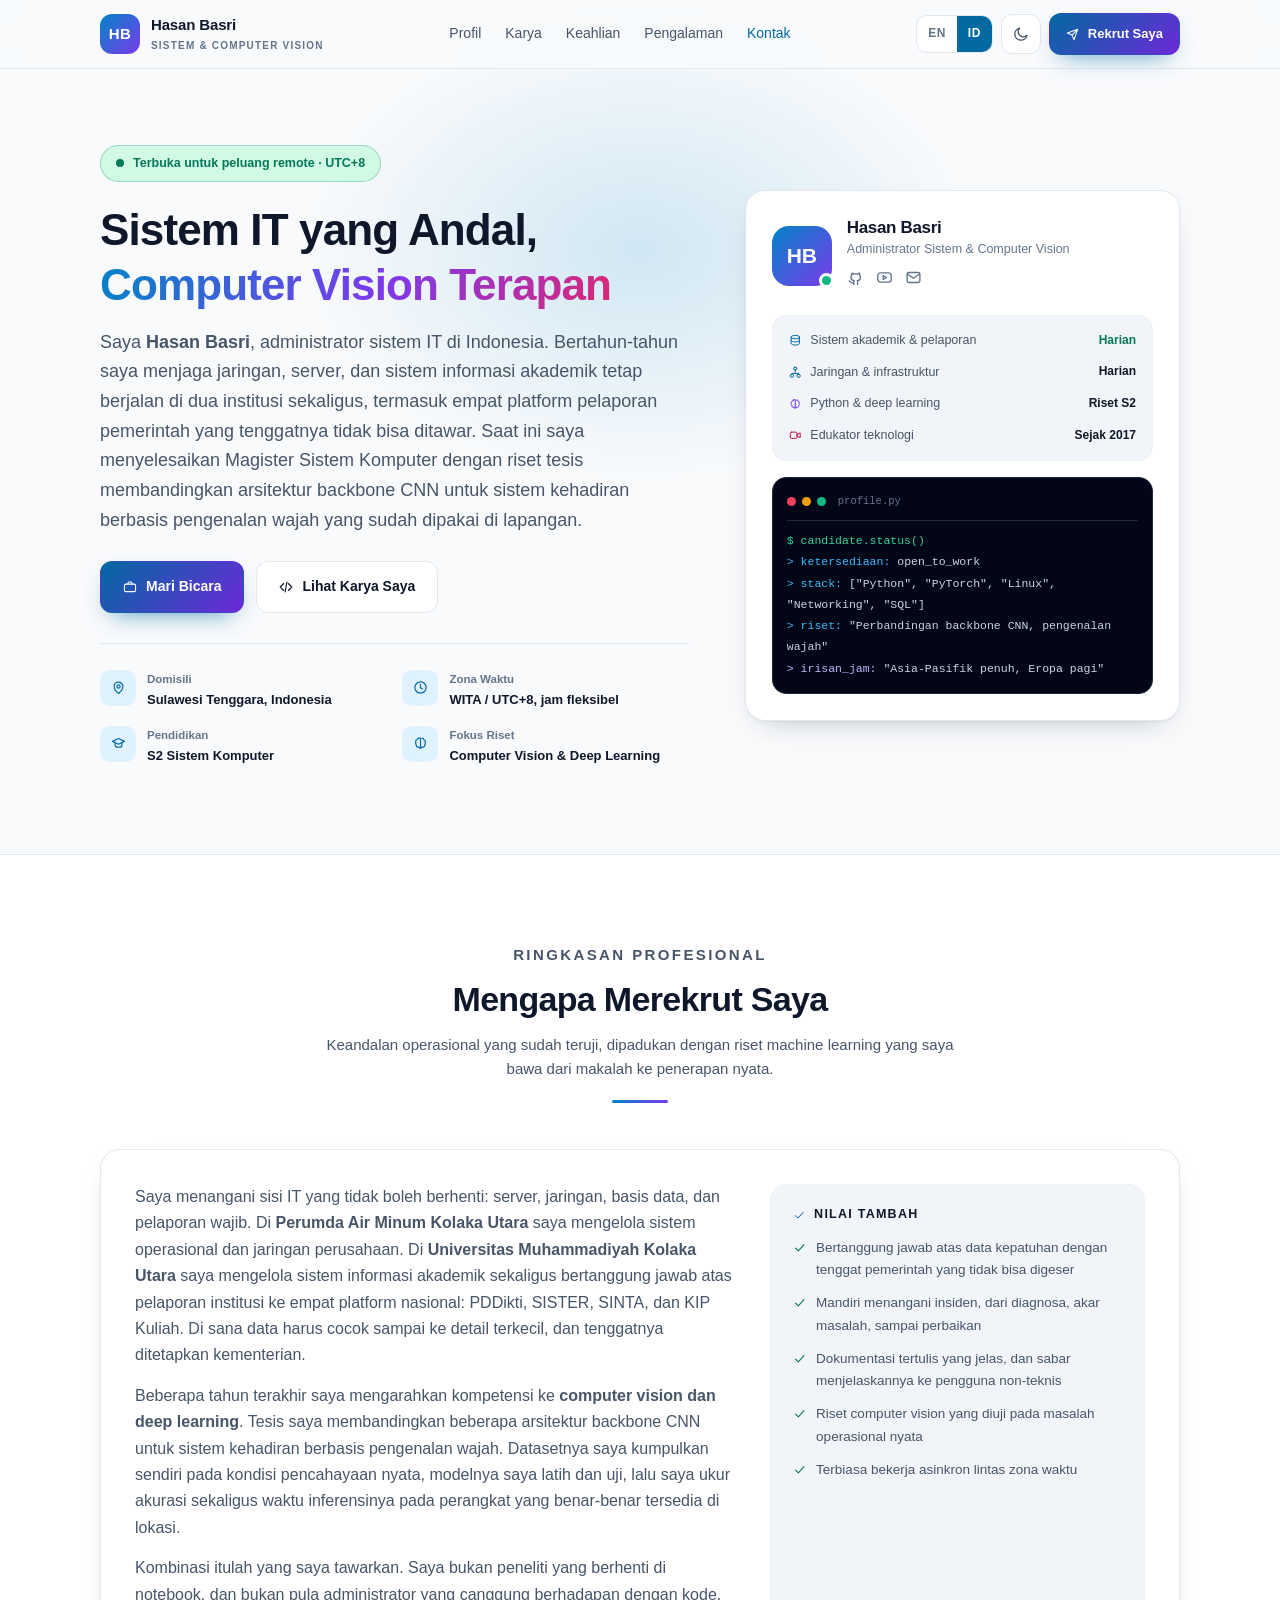
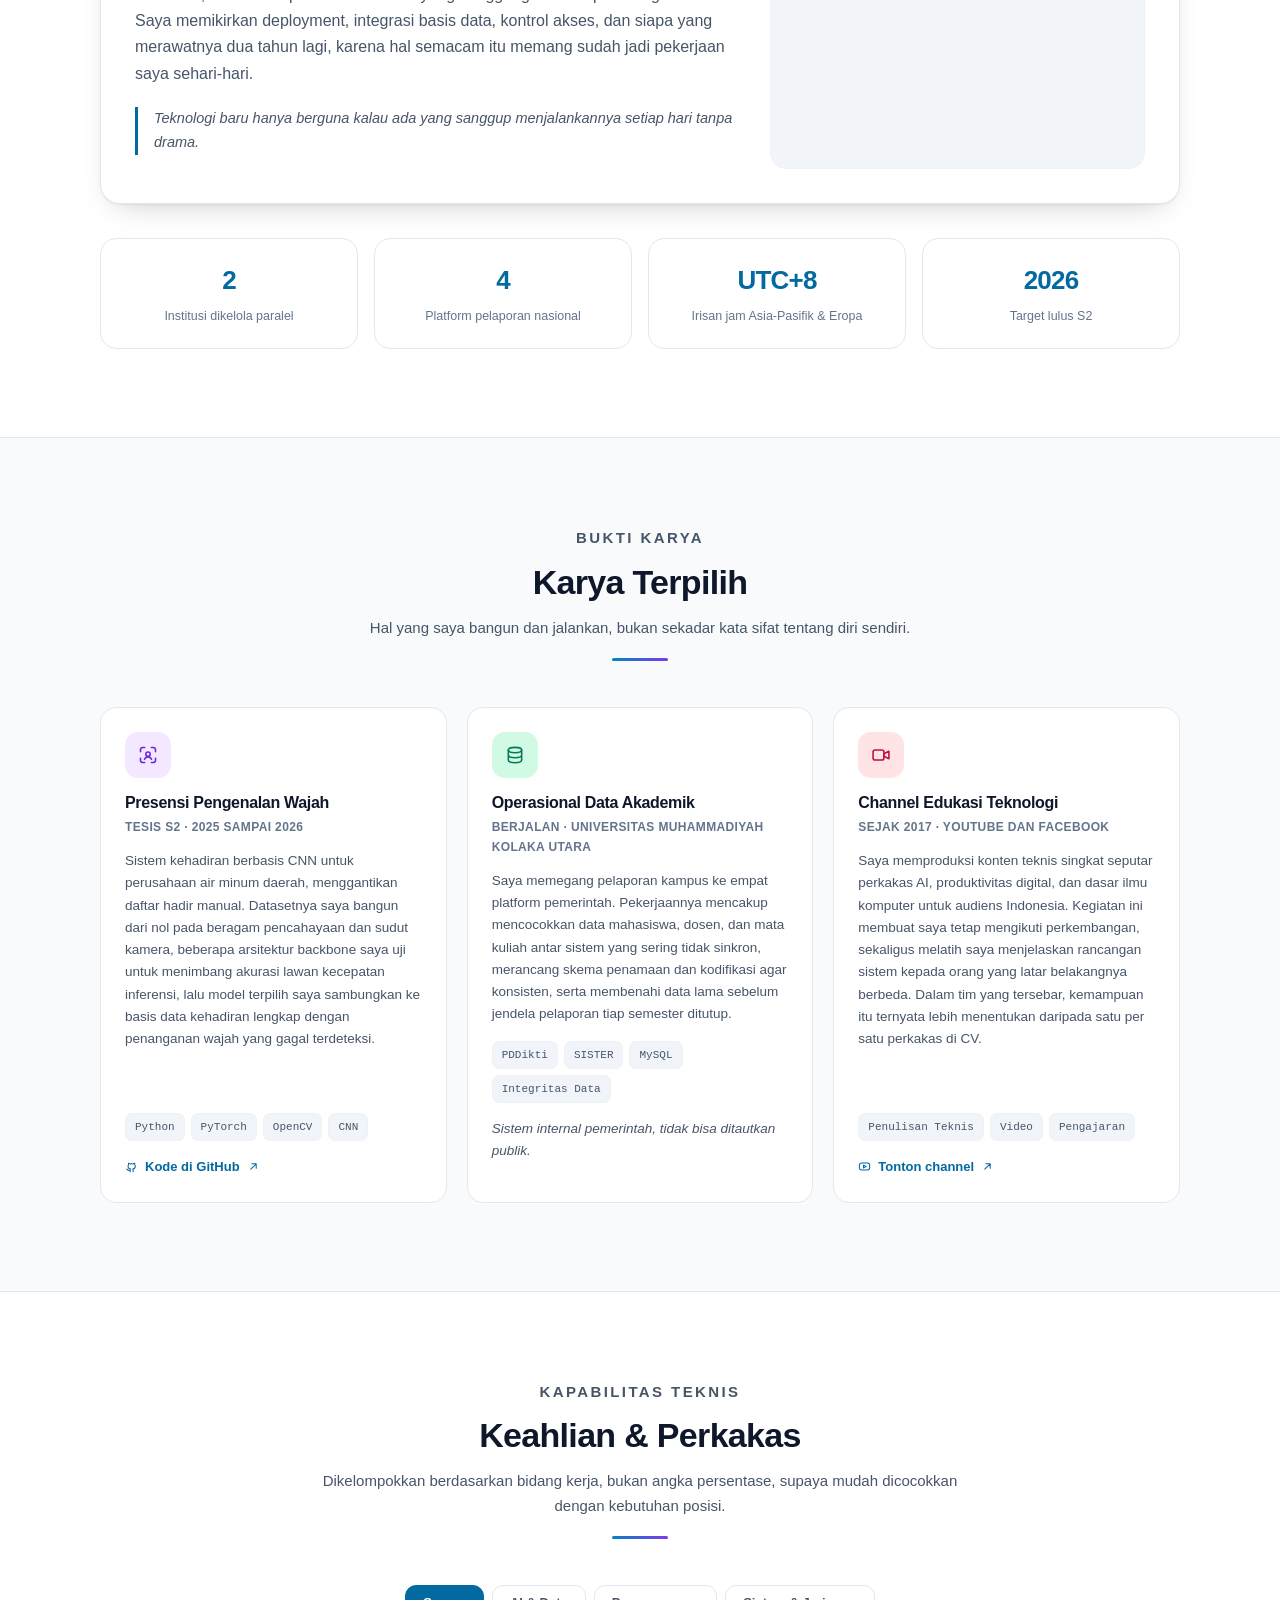
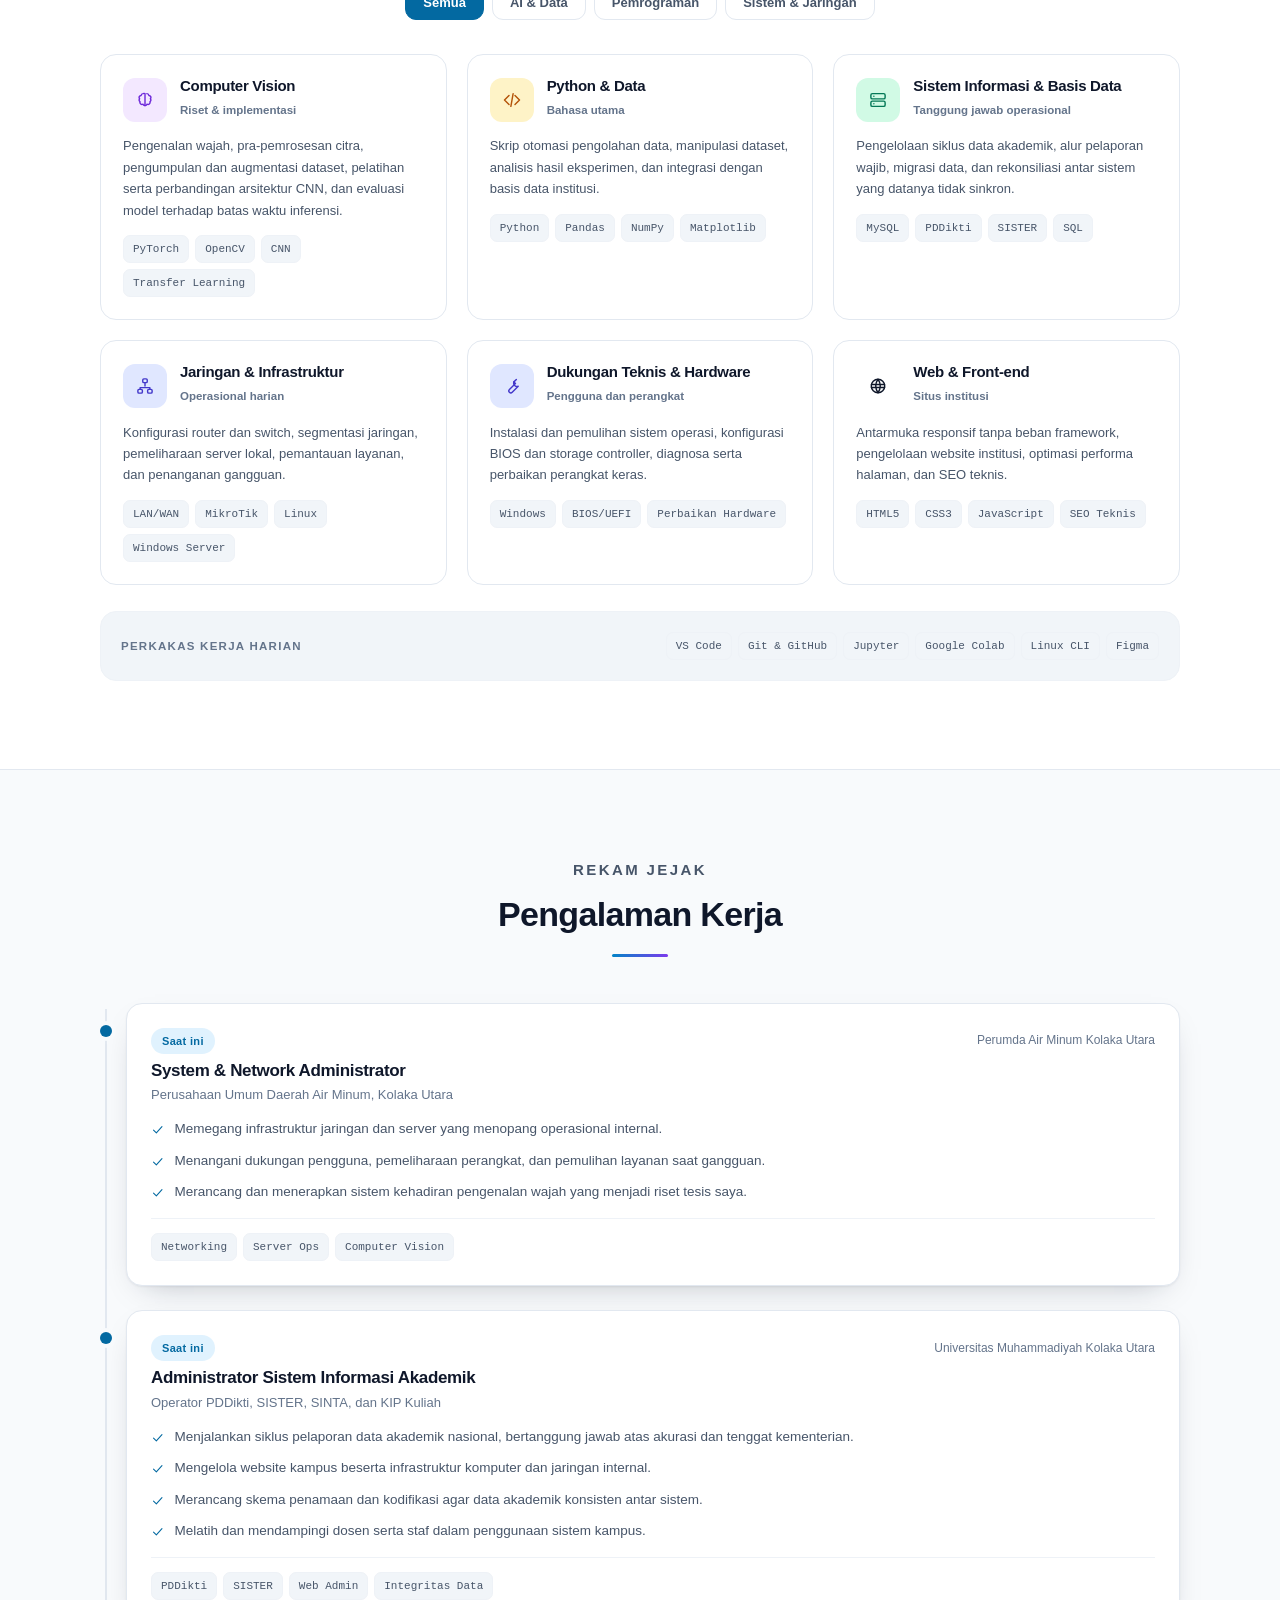
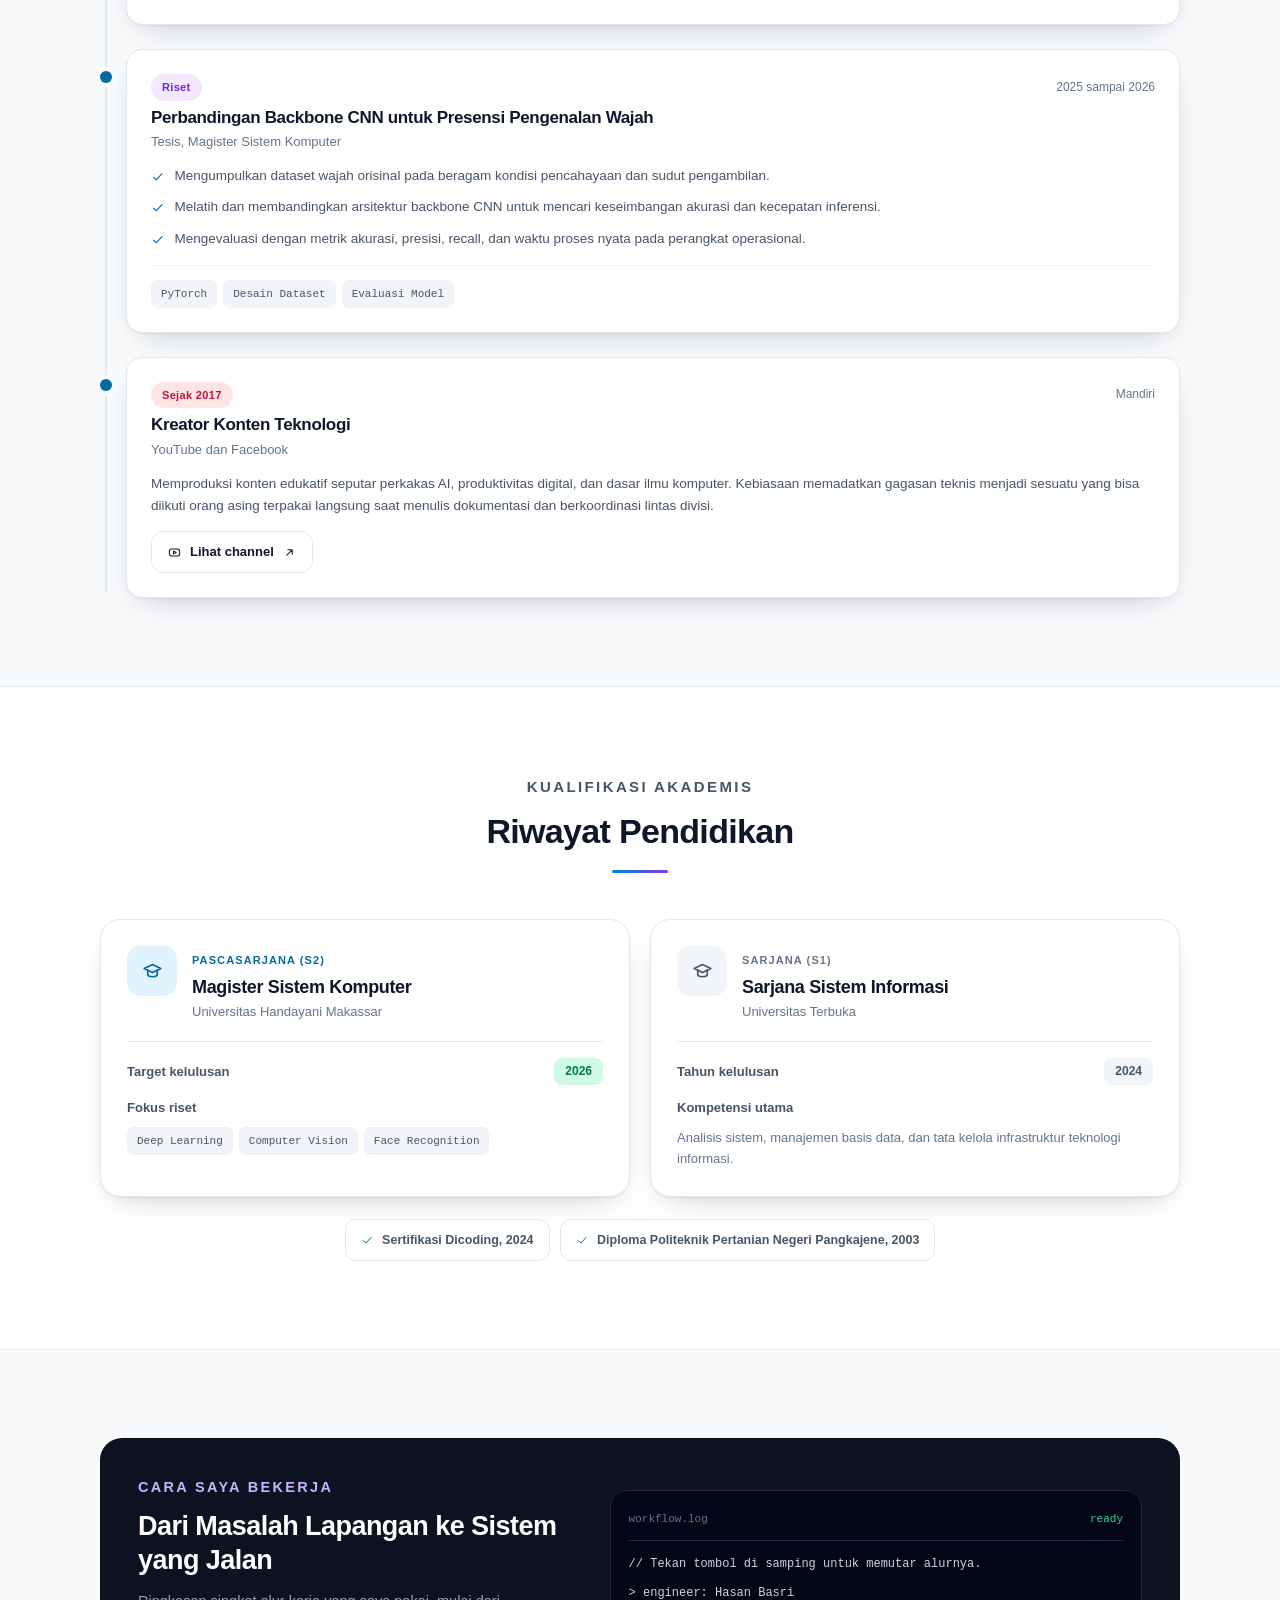
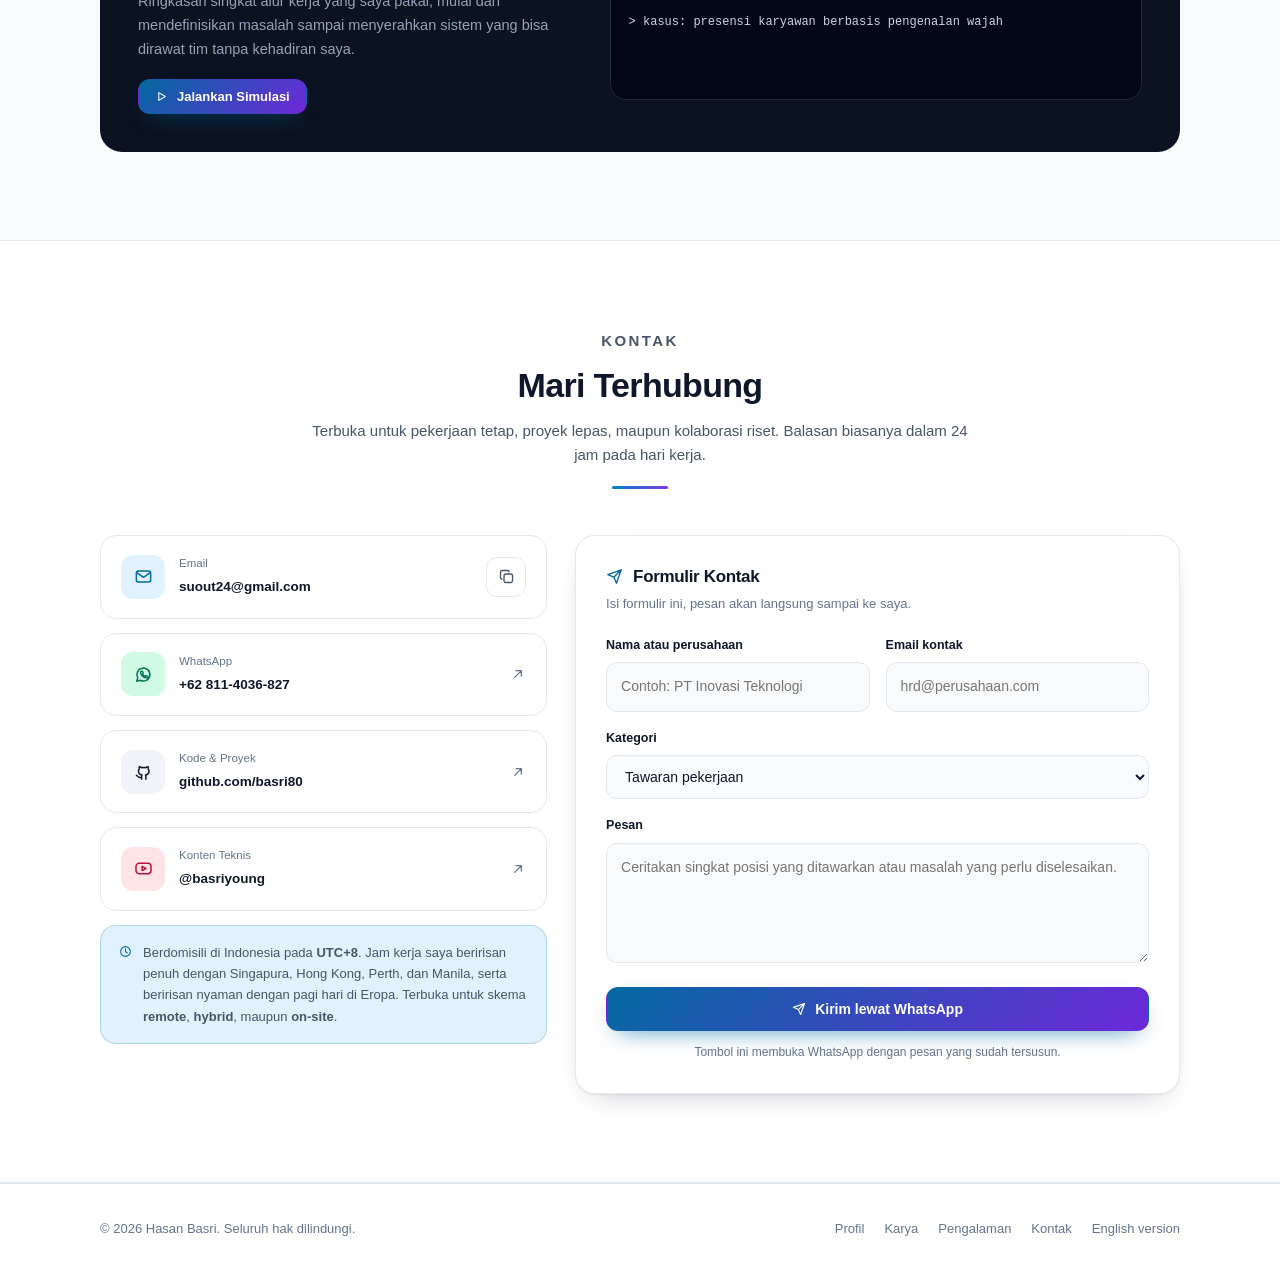
==== id.html @ e57819f8 "add by upload" ====
<!DOCTYPE html>
<html lang="id">
<head>
<meta charset="UTF-8">
<meta name="viewport" content="width=device-width, initial-scale=1">
<meta name="color-scheme" content="light dark">
<meta name="theme-color" content="#0284c7">

<!--
  ============================================================
  GANTI DOMAIN DI SINI SAJA (8 baris, semuanya ada di <head>)
  Cari dan ganti:  https://basri.umkota.ac.id/
  Menjadi       :  https://domain-baru-anda.com/
  Lakukan hal yang sama di id.html, og-cover.svg,
  robots.txt, dan sitemap.xml.
  ============================================================
-->

<title>Hasan Basri - Administrator Sistem IT &amp; Computer Vision</title>
<meta name="description" content="Hasan Basri, administrator sistem IT dan peneliti Computer Vision di Indonesia. Berpengalaman mengelola jaringan, server, dan sistem pelaporan akademik nasional PDDikti dan SISTER. Terbuka untuk peluang kerja remote.">
<meta name="author" content="Hasan Basri">
<meta name="robots" content="index, follow, max-image-preview:large">

<link rel="canonical" href="https://basri.umkota.ac.id/id.html">
<link rel="alternate" hreflang="en" href="https://basri.umkota.ac.id/">
<link rel="alternate" hreflang="id" href="https://basri.umkota.ac.id/id.html">
<link rel="alternate" hreflang="x-default" href="https://basri.umkota.ac.id/">

<meta property="og:type" content="profile">
<meta property="og:locale" content="id_ID">
<meta property="og:locale:alternate" content="en_US">
<meta property="og:site_name" content="Hasan Basri">
<meta property="og:title" content="Hasan Basri - Administrator Sistem IT &amp; Computer Vision">
<meta property="og:description" content="Bertahun-tahun menjaga jaringan, server, dan sistem informasi akademik tetap berjalan. Kini membangun computer vision yang bekerja di luar notebook. Terbuka untuk kerja remote, UTC+8.">
<meta property="og:url" content="https://basri.umkota.ac.id/id.html">
<meta property="og:image" content="https://basri.umkota.ac.id/og-cover.jpg">
<meta property="og:image:width" content="1200">
<meta property="og:image:height" content="630">
<meta property="og:image:alt" content="Kartu profil Hasan Basri, administrator sistem IT dan peneliti computer vision">
<meta property="profile:first_name" content="Hasan">
<meta property="profile:last_name" content="Basri">

<meta name="twitter:card" content="summary_large_image">
<meta name="twitter:title" content="Hasan Basri - Administrator Sistem IT &amp; Computer Vision">
<meta name="twitter:description" content="Sistem yang andal, riset computer vision yang terapan. Terbuka untuk kerja remote, UTC+8.">
<meta name="twitter:image" content="https://basri.umkota.ac.id/og-cover.jpg">

<link rel="icon" href="data:image/svg+xml,%3Csvg xmlns='http://www.w3.org/2000/svg' viewBox='0 0 64 64'%3E%3Crect width='64' height='64' rx='14' fill='%230284c7'/%3E%3Ctext x='32' y='43' font-family='Segoe UI,Arial' font-size='30' font-weight='700' fill='white' text-anchor='middle'%3EHB%3C/text%3E%3C/svg%3E">

<script type="application/ld+json">
{
  "@context": "https://schema.org",
  "@type": "Person",
  "name": "Hasan Basri",
  "jobTitle": "Administrator Sistem IT & Peneliti Computer Vision",
  "url": "https://basri.umkota.ac.id/id.html",
  "email": "mailto:suout24@gmail.com",
  "telephone": "+62-811-4036-827",
  "description": "Administrator sistem IT dan peneliti computer vision di Sulawesi Tenggara, Indonesia. Terbuka untuk peluang kerja remote.",
  "address": {
    "@type": "PostalAddress",
    "addressLocality": "Lasusua, Kolaka Utara",
    "addressRegion": "Southeast Sulawesi",
    "addressCountry": "ID"
  },
  "alumniOf": [
    { "@type": "CollegeOrUniversity", "name": "Universitas Handayani Makassar" },
    { "@type": "CollegeOrUniversity", "name": "Universitas Terbuka" },
    { "@type": "CollegeOrUniversity", "name": "Politeknik Pertanian Negeri Pangkajene" }
  ],
  "knowsAbout": [
    "System Administration", "Computer Networking", "Linux", "Python",
    "Deep Learning", "Computer Vision", "Convolutional Neural Networks",
    "Academic Information Systems", "Database Administration", "Technical Support"
  ],
  "knowsLanguage": [
    { "@type": "Language", "name": "Indonesian", "alternateName": "id" },
    { "@type": "Language", "name": "English", "alternateName": "en" }
  ],
  "sameAs": [
    "https://github.com/basri80",
    "https://www.youtube.com/@basriyoung"
  ],
  "seeks": {
    "@type": "Demand",
    "name": "Remote roles in systems engineering, IT infrastructure, and computer vision"
  }
}
</script>

<style>
:root{
  --bg:#f8fafc; --bg-alt:#ffffff; --bg-soft:#f1f5f9;
  --fg:#0f172a; --fg-muted:#475569; --fg-faint:#64748b;
  --line:#e2e8f0; --line-soft:#eef2f7;
  --brand:#0369a1; --brand-soft:#e0f2fe;
  --ai:#6d28d9; --ai-soft:#f3e8ff;
  --ok:#047857; --ok-soft:#d1fae5;
  --rose:#be123c; --rose-soft:#ffe4e6;
  --shadow:0 1px 2px rgba(15,23,42,.05), 0 12px 32px -18px rgba(15,23,42,.35);
  --radius:16px; --maxw:1120px;
  --font:'Inter',-apple-system,BlinkMacSystemFont,'Segoe UI',Roboto,'Helvetica Neue',Arial,'Noto Sans',sans-serif;
  --mono:ui-monospace,SFMono-Regular,'SF Mono',Consolas,'Liberation Mono',Menlo,monospace;
}
html[data-theme="dark"]{
  --bg:#020617; --bg-alt:#0f172a; --bg-soft:#111f38;
  --fg:#f1f5f9; --fg-muted:#cbd5e1; --fg-faint:#94a3b8;
  --line:#1e293b; --line-soft:#182236;
  --brand:#38bdf8; --brand-soft:#0c2c45;
  --ai:#c4b5fd; --ai-soft:#2a1d4d;
  --ok:#34d399; --ok-soft:#06312a;
  --rose:#fda4af; --rose-soft:#3f1220;
  --shadow:0 1px 2px rgba(0,0,0,.4), 0 16px 40px -20px rgba(0,0,0,.8);
}
*,*::before,*::after{box-sizing:border-box}
html{scroll-behavior:smooth; -webkit-text-size-adjust:100%}
body{margin:0; background:var(--bg); color:var(--fg); font-family:var(--font);
  font-size:16px; line-height:1.65; -webkit-font-smoothing:antialiased; overflow-x:hidden}
img,svg{max-width:100%}
a{color:var(--brand); text-decoration-thickness:1px; text-underline-offset:3px}
h1,h2,h3,h4{line-height:1.25; margin:0; letter-spacing:-.02em}
p{margin:0} ul{margin:0; padding:0; list-style:none}
:focus-visible{outline:3px solid var(--brand); outline-offset:3px; border-radius:6px}
@media (prefers-reduced-motion:reduce){*{animation-duration:.001ms !important; transition-duration:.001ms !important; scroll-behavior:auto !important}}

.wrap{max-width:var(--maxw); margin-inline:auto; padding-inline:20px}
section{padding-block:clamp(56px,8vw,88px)}
.band{background:var(--bg-alt); border-block:1px solid var(--line)}
.skip{position:absolute; left:-9999px; top:0; background:var(--brand); color:#fff; padding:12px 18px; border-radius:0 0 10px 0; z-index:100; font-weight:600}
.skip:focus{left:0}
.ico{width:1em; height:1em; fill:none; stroke:currentColor; stroke-width:1.9; stroke-linecap:round; stroke-linejoin:round; flex:none}

header.site{position:sticky; top:0; z-index:40; background:color-mix(in srgb, var(--bg) 88%, transparent); backdrop-filter:blur(12px); border-bottom:1px solid var(--line)}
.navbar{display:flex; align-items:center; justify-content:space-between; gap:12px; height:68px}
.brand{display:flex; align-items:center; gap:11px; text-decoration:none; color:inherit}
.brand .mark{width:40px; height:40px; border-radius:12px; flex:none; background:linear-gradient(135deg,#0284c7,#7c3aed); color:#fff; font-weight:800; font-size:15px; display:flex; align-items:center; justify-content:center; letter-spacing:.5px}
.brand b{display:block; font-size:15px; font-weight:700; letter-spacing:-.01em}
.brand small{display:block; font-size:10px; letter-spacing:.12em; text-transform:uppercase; color:var(--fg-faint); font-weight:600}
.nav-links{display:none; gap:24px; align-items:center}
.nav-links a{color:var(--fg-muted); text-decoration:none; font-size:14px; font-weight:500}
.nav-links a:hover,.nav-links a[aria-current="true"]{color:var(--brand)}
.nav-actions{display:flex; align-items:center; gap:8px}
.icon-btn{width:40px; height:40px; display:inline-flex; align-items:center; justify-content:center; border:1px solid var(--line); background:var(--bg-alt); color:var(--fg-muted); border-radius:11px; cursor:pointer; font-size:17px; transition:color .2s, border-color .2s}
.icon-btn:hover{color:var(--brand); border-color:var(--brand)}
/* Tombol ajakan disembunyikan di layar sempit agar header tidak meluber.
   Spesifisitas sengaja dinaikkan agar tidak tertimpa aturan .btn di bawah. */
.nav-actions .nav-cta{display:none}
@media(min-width:600px){.nav-actions .nav-cta{display:inline-flex}}

/* Pengalih bahasa */
.lang{display:inline-flex; border:1px solid var(--line); border-radius:11px; overflow:hidden; background:var(--bg-alt)}
.lang a{padding:8px 11px; font-size:12px; font-weight:700; text-decoration:none; color:var(--fg-faint); letter-spacing:.04em}
.lang a[aria-current="page"]{background:var(--brand); color:#fff}
html[data-theme="dark"] .lang a[aria-current="page"]{color:#04121f}

#mobile-toggle{display:inline-flex}
#mobile-panel{display:none; border-top:1px solid var(--line); background:var(--bg-alt); padding:8px 20px 18px}
#mobile-panel.open{display:block}
#mobile-panel a{display:block; padding:11px 0; color:var(--fg-muted); text-decoration:none; font-weight:500; border-bottom:1px solid var(--line-soft)}
@media(min-width:960px){.nav-links{display:flex} #mobile-toggle{display:none} #mobile-panel{display:none !important}}

.btn{display:inline-flex; align-items:center; justify-content:center; gap:9px; padding:13px 22px; border-radius:12px; font-size:14px; font-weight:650; text-decoration:none; cursor:pointer; border:1px solid transparent; transition:transform .15s, box-shadow .2s, background .2s}
.btn:hover{transform:translateY(-1px)}
.btn-primary{background:linear-gradient(135deg,#0369a1,#6d28d9); color:#fff; box-shadow:0 10px 24px -12px rgba(3,105,161,.8)}
.btn-ghost{background:var(--bg-alt); border-color:var(--line); color:var(--fg)}
.btn-ghost:hover{border-color:var(--brand); color:var(--brand)}
.btn-sm{padding:9px 16px; font-size:13px}
.btn-block{width:100%}

.hero{position:relative; padding-top:clamp(48px,7vw,76px)}
/* Lebar dibatasi 100% agar tidak pernah memicu gulir horizontal di ponsel */
.hero::before{content:""; position:absolute; inset:-10% 0 auto 50%; translate:-50% 0; width:min(760px,100%); height:520px; pointer-events:none; z-index:-1; background:radial-gradient(ellipse at center, rgba(2,132,199,.16), transparent 62%)}
.hero-grid{display:grid; gap:40px}
@media(min-width:980px){.hero-grid{grid-template-columns:1.15fr .85fr; align-items:center; gap:56px}}
.pill{display:inline-flex; align-items:center; gap:9px; padding:7px 15px; border-radius:999px; background:var(--ok-soft); color:var(--ok); border:1px solid color-mix(in srgb,var(--ok) 28%, transparent); font-size:12.5px; font-weight:650}
.dot{width:8px; height:8px; border-radius:50%; background:currentColor; animation:blip 2.2s ease-in-out infinite}
@keyframes blip{0%,100%{opacity:1}50%{opacity:.35}}
h1{font-size:clamp(30px,4.4vw,44px); font-weight:800; margin:20px 0 16px}
.grad{background:linear-gradient(115deg,#0284c7,#7c3aed 55%,#db2777); -webkit-background-clip:text; background-clip:text; color:transparent}
.lede{font-size:clamp(16px,1.9vw,18px); color:var(--fg-muted); max-width:60ch}
.hero-cta{display:flex; flex-wrap:wrap; gap:12px; margin-top:26px}
.facts{display:grid; grid-template-columns:repeat(auto-fit,minmax(232px,1fr)); gap:16px; margin-top:30px; padding-top:26px; border-top:1px solid var(--line)}
.fact{display:flex; gap:11px; align-items:flex-start}
.fact .bx{width:36px; height:36px; border-radius:10px; display:flex; align-items:center; justify-content:center; font-size:15px; flex:none; background:var(--brand-soft); color:var(--brand)}
.fact small{display:block; font-size:11.5px; color:var(--fg-faint)}
.fact span{font-size:13px; font-weight:650}

.card{background:var(--bg-alt); border:1px solid var(--line); border-radius:20px; box-shadow:var(--shadow)}
.profile-card{padding:26px}
.profile-head{display:flex; gap:15px; align-items:center; margin-bottom:20px}
/*
  FOTO PROFIL
  Ganti blok .avatar di bawah dengan foto asli Anda:
  <img class="avatar-img" src="foto-profil.jpg" width="60" height="60"
       alt="Hasan Basri" loading="lazy">
  Ukuran ideal 400x400 px, wajah terlihat jelas, latar rapi.
*/
.avatar{width:60px; height:60px; border-radius:17px; flex:none; position:relative; background:linear-gradient(135deg,#0284c7,#7c3aed); color:#fff; display:flex; align-items:center; justify-content:center; font-weight:800; font-size:21px}
.avatar::after{content:""; position:absolute; right:-2px; bottom:-2px; width:15px; height:15px; border-radius:50%; background:#10b981; border:3px solid var(--bg-alt)}
.avatar-img{width:60px; height:60px; border-radius:17px; object-fit:cover; flex:none}
.profile-head h2{font-size:17px}
.profile-head p{font-size:12.5px; color:var(--fg-faint)}
.socials{display:flex; gap:12px; margin-top:8px; font-size:17px}
.socials a{color:var(--fg-faint)}
.socials a:hover{color:var(--brand)}
.kv{background:var(--bg-soft); border:1px solid var(--line-soft); border-radius:14px; padding:14px 16px; display:grid; gap:11px}
.kv-row{display:flex; justify-content:space-between; align-items:center; gap:12px; font-size:12.5px; color:var(--fg-muted)}
.kv-row span:first-child{display:flex; align-items:center; gap:9px}
.kv-row b{font-weight:650; color:var(--fg); font-size:12px}
.term{margin-top:16px; background:#020617; color:#cbd5e1; border:1px solid #1e293b; border-radius:14px; padding:14px; font-family:var(--mono); font-size:11.5px; line-height:1.85}
.term .bar{display:flex; gap:6px; align-items:center; padding-bottom:9px; margin-bottom:9px; border-bottom:1px solid #1e293b; color:#64748b; font-size:10.5px}
.term .bar i{width:9px; height:9px; border-radius:50%; display:inline-block}
.term p{margin:0; word-break:break-word}
.c-green{color:#34d399} .c-blue{color:#38bdf8} .c-purple{color:#c4b5fd} .c-amber{color:#fbbf24} .c-dim{color:#64748b}

.head{text-align:center; max-width:660px; margin:0 auto 46px}
.eyebrow{font-size:11.5px; font-weight:800; letter-spacing:.16em; text-transform:uppercase; color:var(--brand)}
.head h2{font-size:clamp(25px,3.6vw,34px); font-weight:800; margin:10px 0 12px}
.head p{color:var(--fg-muted); font-size:15px}
.rule{width:56px; height:3px; border-radius:99px; margin:18px auto 0; background:linear-gradient(90deg,#0284c7,#7c3aed)}

.grid{display:grid; gap:20px}
.g2{grid-template-columns:repeat(auto-fit,minmax(290px,1fr))}
.g3{grid-template-columns:repeat(auto-fit,minmax(265px,1fr))}
.g4{grid-template-columns:repeat(auto-fit,minmax(215px,1fr))}

.about{display:grid; gap:26px; padding:28px}
@media(min-width:860px){.about{grid-template-columns:1.6fr 1fr; padding:34px; gap:34px}}
.about p{color:var(--fg-muted); margin-bottom:14px}
.quote{border-left:3px solid var(--brand); padding-left:16px; font-style:italic; color:var(--fg-faint); font-size:14.5px; margin-top:20px}
.value{background:var(--bg-soft); border:1px solid var(--line-soft); border-radius:16px; padding:22px}
.value h3{font-size:12.5px; text-transform:uppercase; letter-spacing:.1em; margin-bottom:14px; display:flex; gap:9px; align-items:center}
.value li{display:flex; gap:10px; align-items:flex-start; font-size:13.5px; color:var(--fg-muted); margin-bottom:11px}
.value li svg{color:var(--ok); margin-top:4px}

.metrics{display:grid; grid-template-columns:repeat(auto-fit,minmax(150px,1fr)); gap:16px; margin-top:34px}
.metric{background:var(--bg-alt); border:1px solid var(--line); border-radius:var(--radius); padding:20px; text-align:center}
.metric b{display:block; font-size:26px; font-weight:800; color:var(--brand); letter-spacing:-.03em}
.metric span{font-size:12.5px; color:var(--fg-faint)}

/* ===== BUKTI KARYA ===== */
.work{background:var(--bg-alt); border:1px solid var(--line); border-radius:var(--radius); padding:24px; display:flex; flex-direction:column; transition:border-color .2s, transform .2s}
.work:hover{border-color:var(--brand); transform:translateY(-3px)}
.work .bx{width:46px; height:46px; border-radius:13px; display:flex; align-items:center; justify-content:center; font-size:20px; margin-bottom:15px}
.work h3{font-size:16px; margin-bottom:5px}
.work .role{font-size:12px; color:var(--fg-faint); margin-bottom:12px; font-weight:600; letter-spacing:.03em; text-transform:uppercase}
.work p{font-size:13.5px; color:var(--fg-muted); margin-bottom:15px; flex:1}
/* flex:1 hanya untuk paragraf isi, bukan baris peran atau catatan */
.work .role,.work .work-note{flex:none}
.work .tags{margin-bottom:15px}
.work-link{display:inline-flex; align-items:center; gap:7px; font-size:13px; font-weight:650; text-decoration:none; color:var(--brand)}
.work-link:hover{text-decoration:underline}
.work-note{font-size:12.5px; color:var(--fg-faint); font-style:italic}

.tabs{display:flex; flex-wrap:wrap; gap:8px; justify-content:center; margin-bottom:34px}
.tab{padding:9px 17px; border-radius:11px; font-size:13px; font-weight:650; cursor:pointer; background:var(--bg-alt); border:1px solid var(--line); color:var(--fg-muted); transition:.2s}
.tab:hover{border-color:var(--brand); color:var(--brand)}
.tab[aria-pressed="true"]{background:var(--brand); border-color:var(--brand); color:#fff}
html[data-theme="dark"] .tab[aria-pressed="true"]{color:#04121f}
.skill{background:var(--bg-alt); border:1px solid var(--line); border-radius:var(--radius); padding:22px}
.skill-top{display:flex; gap:13px; align-items:center; margin-bottom:13px}
.skill-top .bx{width:44px; height:44px; border-radius:12px; display:flex; align-items:center; justify-content:center; font-size:18px; flex:none}
.skill-top h3{font-size:15px}
.skill-top small{font-size:11.5px; font-weight:600; color:var(--fg-faint)}
.skill p{font-size:13px; color:var(--fg-muted); margin-bottom:14px}
.tags{display:flex; flex-wrap:wrap; gap:6px}
.tag{font-size:11px; font-family:var(--mono); padding:4px 9px; border-radius:7px; background:var(--bg-soft); border:1px solid var(--line-soft); color:var(--fg-muted)}
.bx-brand{background:var(--brand-soft); color:var(--brand)}
.bx-ai{background:var(--ai-soft); color:var(--ai)}
.bx-ok{background:var(--ok-soft); color:var(--ok)}
.bx-rose{background:var(--rose-soft); color:var(--rose)}
.toolbar{margin-top:26px; background:var(--bg-soft); border:1px solid var(--line-soft); border-radius:var(--radius); padding:20px; display:flex; flex-wrap:wrap; gap:14px; align-items:center; justify-content:space-between}
.toolbar > b{font-size:11.5px; letter-spacing:.11em; text-transform:uppercase; color:var(--fg-faint)}

.timeline{position:relative; padding-left:26px; display:grid; gap:24px}
.timeline::before{content:""; position:absolute; left:5px; top:6px; bottom:6px; width:2px; background:var(--line)}
.tl-item{position:relative}
.tl-item::before{content:""; position:absolute; left:-26px; top:22px; width:12px; height:12px; border-radius:50%; background:var(--brand); box-shadow:0 0 0 4px var(--bg)}
.tl-card{background:var(--bg-alt); border:1px solid var(--line); border-radius:var(--radius); padding:24px; box-shadow:var(--shadow)}
.tl-meta{display:flex; flex-wrap:wrap; gap:10px; align-items:center; justify-content:space-between; margin-bottom:6px}
.chip{font-size:11px; font-weight:700; padding:4px 11px; border-radius:999px; background:var(--brand-soft); color:var(--brand); letter-spacing:.03em}
.chip.ai{background:var(--ai-soft); color:var(--ai)}
.chip.rose{background:var(--rose-soft); color:var(--rose)}
.tl-card h3{font-size:17px; margin-bottom:3px}
.tl-card .org{font-size:13px; color:var(--fg-faint); margin-bottom:13px}
.tl-card li{display:flex; gap:10px; font-size:13.5px; color:var(--fg-muted); margin-bottom:9px}
.tl-card li svg{color:var(--brand); margin-top:5px; flex:none}
.foot-line{margin-top:15px; padding-top:14px; border-top:1px solid var(--line-soft)}

.edu{padding:26px}
.edu-top{display:flex; gap:15px; align-items:flex-start; margin-bottom:18px}
.edu-top .bx{width:50px; height:50px; border-radius:14px; display:flex; align-items:center; justify-content:center; font-size:21px; flex:none; background:var(--brand-soft); color:var(--brand)}
.edu-top small{font-size:11px; font-weight:800; letter-spacing:.1em; text-transform:uppercase; color:var(--brand)}
.edu-top h3{font-size:18px; margin:3px 0}
.edu-top p{font-size:13px; color:var(--fg-faint)}
.edu-body{border-top:1px solid var(--line); padding-top:16px; font-size:13px; color:var(--fg-muted); display:grid; gap:12px}
.badge{padding:4px 11px; border-radius:8px; font-weight:700; font-size:12px; background:var(--ok-soft); color:var(--ok)}
.badge.neutral{background:var(--bg-soft); color:var(--fg-muted)}
.certs{margin-top:22px; display:flex; flex-wrap:wrap; gap:10px; justify-content:center}
.cert{display:flex; align-items:center; gap:9px; font-size:12.5px; font-weight:600; padding:10px 15px; border-radius:11px; background:var(--bg-alt); border:1px solid var(--line); color:var(--fg-muted)}

.demo{background:#0b1220; color:#e2e8f0; border-radius:22px; padding:clamp(24px,4vw,38px); display:grid; gap:26px}
@media(min-width:960px){.demo{grid-template-columns:.9fr 1.1fr; align-items:center; gap:36px}}
.demo h2{font-size:clamp(21px,2.8vw,27px); color:#fff; margin:10px 0 12px}
.demo p{color:#94a3b8; font-size:14.5px}
.demo .eyebrow{color:#c4b5fd}
.demo-out{background:#020617; border:1px solid #1e293b; border-radius:16px; padding:18px; font-family:var(--mono); font-size:12px; line-height:1.9; min-height:210px}
.demo-out .bar{display:flex; justify-content:space-between; color:#64748b; font-size:11px; padding-bottom:10px; margin-bottom:12px; border-bottom:1px solid #1e293b}
.demo-out p{color:#cbd5e1; margin:0 0 6px; font-size:12px}

.contact-grid{display:grid; gap:22px}
@media(min-width:960px){.contact-grid{grid-template-columns:.85fr 1.15fr; gap:28px; align-items:start}}
.contact-item{display:flex; align-items:center; justify-content:space-between; gap:14px; padding:18px 20px; background:var(--bg-alt); border:1px solid var(--line); border-radius:var(--radius); text-decoration:none; color:inherit; transition:border-color .2s}
.contact-item:hover{border-color:var(--brand)}
.contact-item .l{display:flex; gap:14px; align-items:center; min-width:0}
.contact-item .bx{width:44px; height:44px; border-radius:12px; display:flex; align-items:center; justify-content:center; font-size:19px; flex:none}
.contact-item small{display:block; font-size:11.5px; color:var(--fg-faint)}
.contact-item b{font-size:13.5px; word-break:break-all}
.note{display:flex; gap:11px; padding:16px 18px; border-radius:var(--radius); background:var(--brand-soft); border:1px solid color-mix(in srgb,var(--brand) 22%, transparent); font-size:13px; color:var(--fg-muted)}
.note svg{color:var(--brand); margin-top:3px; flex:none}
form{background:var(--bg-alt); border:1px solid var(--line); border-radius:20px; padding:clamp(22px,3vw,30px); box-shadow:var(--shadow)}
form h3{font-size:17px; display:flex; gap:10px; align-items:center; margin-bottom:6px}
.form-sub{font-size:13px; color:var(--fg-faint); margin-bottom:20px}
.field{margin-bottom:16px}
.two{display:grid; gap:16px}
@media(min-width:620px){.two{grid-template-columns:1fr 1fr}}
label{display:block; font-size:12.5px; font-weight:650; margin-bottom:7px}
input,select,textarea{width:100%; padding:12px 14px; font:inherit; font-size:14px; color:var(--fg); background:var(--bg); border:1px solid var(--line); border-radius:11px; transition:border-color .2s}
input:focus,select:focus,textarea:focus{border-color:var(--brand); outline:none; box-shadow:0 0 0 3px var(--brand-soft)}
textarea{resize:vertical; min-height:120px}
.hp{position:absolute; width:1px; height:1px; padding:0; margin:-1px; overflow:hidden; clip:rect(0 0 0 0); white-space:nowrap; border:0}
.form-hint{font-size:12px; color:var(--fg-faint); margin-top:12px; text-align:center}

footer.site{background:var(--bg-alt); border-top:1px solid var(--line); padding-block:34px; font-size:13px; color:var(--fg-faint)}
.foot{display:flex; flex-wrap:wrap; gap:16px; align-items:center; justify-content:space-between}
.foot nav{display:flex; flex-wrap:wrap; gap:20px}
.foot a{color:var(--fg-faint); text-decoration:none}
.foot a:hover{color:var(--brand)}

#toast{position:fixed; left:50%; bottom:24px; translate:-50% 140%; z-index:90; display:flex; gap:11px; align-items:center; max-width:min(440px,calc(100vw - 32px)); padding:14px 18px; border-radius:13px; font-size:13.5px; font-weight:600; background:var(--fg); color:var(--bg); box-shadow:0 20px 44px -16px rgba(0,0,0,.5); transition:translate .32s cubic-bezier(.22,1,.36,1), opacity .32s; opacity:0}
#toast.show{translate:-50% 0; opacity:1}
#toast svg{flex:none}
</style>
</head>

<body>
<a class="skip" href="#main">Lompat ke konten utama</a>

<svg xmlns="http://www.w3.org/2000/svg" style="display:none" aria-hidden="true" focusable="false">
  <symbol id="i-sun" viewBox="0 0 24 24"><circle cx="12" cy="12" r="4.2"/><path d="M12 2v2.5M12 19.5V22M2 12h2.5M19.5 12H22M4.9 4.9l1.8 1.8M17.3 17.3l1.8 1.8M19.1 4.9l-1.8 1.8M6.7 17.3l-1.8 1.8"/></symbol>
  <symbol id="i-moon" viewBox="0 0 24 24"><path d="M21 13.2A8.6 8.6 0 1 1 10.8 3a7 7 0 0 0 10.2 10.2z"/></symbol>
  <symbol id="i-menu" viewBox="0 0 24 24"><path d="M4 7h16M4 12h16M4 17h16"/></symbol>
  <symbol id="i-close" viewBox="0 0 24 24"><path d="M6 6l12 12M18 6L6 18"/></symbol>
  <symbol id="i-mail" viewBox="0 0 24 24"><rect x="3" y="5" width="18" height="14" rx="2.5"/><path d="m3.5 7 8.5 6 8.5-6"/></symbol>
  <symbol id="i-wa" viewBox="0 0 24 24"><path d="M3.5 20.5l1.3-4.3A8.2 8.2 0 1 1 8 19.3l-4.5 1.2z"/><path d="M8.8 8.3c.2-.5.5-.5.8-.5h.6c.2 0 .5 0 .7.5l.7 1.6c.1.3 0 .5-.1.7l-.4.5c-.2.2-.3.4-.1.7a6 6 0 0 0 2.7 2.4c.3.1.5.1.7-.1l.5-.6c.2-.2.4-.2.6-.1l1.6.8c.3.1.4.3.4.5a1.9 1.9 0 0 1-1.3 1.6c-.6.2-1.4.2-3.3-.7a9.3 9.3 0 0 1-4-4c-.7-1.4-.6-2.4-.5-2.8z"/></symbol>
  <symbol id="i-github" viewBox="0 0 24 24"><path d="M9 19.3c-4.3 1.3-4.3-2.2-6-2.6m12 5.1v-3.3c0-1 .1-1.4-.5-2 2.3-.3 4.5-1.2 4.5-5a3.9 3.9 0 0 0-1.1-2.7 3.6 3.6 0 0 0-.1-2.7s-.9-.3-2.9 1.1a10 10 0 0 0-5.2 0C7.7 5.8 6.8 6.1 6.8 6.1a3.6 3.6 0 0 0-.1 2.7A3.9 3.9 0 0 0 5.6 11.5c0 3.8 2.2 4.7 4.5 5-.4.4-.5.9-.5 1.5v3.8"/></symbol>
  <symbol id="i-youtube" viewBox="0 0 24 24"><rect x="2.5" y="5.5" width="19" height="13" rx="4"/><path d="M10.2 9.4l4.8 2.6-4.8 2.6z"/></symbol>
  <symbol id="i-pin" viewBox="0 0 24 24"><path d="M12 21.5s7-5.6 7-11a7 7 0 1 0-14 0c0 5.4 7 11 7 11z"/><circle cx="12" cy="10.3" r="2.6"/></symbol>
  <symbol id="i-cap" viewBox="0 0 24 24"><path d="M12 4 2.5 8.6 12 13.2l9.5-4.6z"/><path d="M6.6 10.8v4.4c0 1.5 2.4 2.8 5.4 2.8s5.4-1.3 5.4-2.8v-4.4"/></symbol>
  <symbol id="i-db" viewBox="0 0 24 24"><ellipse cx="12" cy="6" rx="8" ry="3.2"/><path d="M4 6v12c0 1.8 3.6 3.2 8 3.2s8-1.4 8-3.2V6M4 12c0 1.8 3.6 3.2 8 3.2s8-1.4 8-3.2"/></symbol>
  <symbol id="i-brain" viewBox="0 0 24 24"><path d="M9.5 3.5A2.8 2.8 0 0 0 6.8 6a2.6 2.6 0 0 0-2 4.3 2.7 2.7 0 0 0 .6 4 2.7 2.7 0 0 0 3.9 3.2 2.7 2.7 0 0 0 2.7 2v-16a2.5 2.5 0 0 0-2.5 0z"/><path d="M14.5 3.5A2.8 2.8 0 0 1 17.2 6a2.6 2.6 0 0 1 2 4.3 2.7 2.7 0 0 1-.6 4 2.7 2.7 0 0 1-3.9 3.2 2.7 2.7 0 0 1-2.7 2"/></symbol>
  <symbol id="i-wrench" viewBox="0 0 24 24"><path d="M14.5 6.5a4.6 4.6 0 0 0 5.8 5.9l-8 8a2.6 2.6 0 0 1-3.7-3.7l8-8z"/><path d="M14.5 6.5 17.8 3.2"/></symbol>
  <symbol id="i-video" viewBox="0 0 24 24"><rect x="2.5" y="6" width="13" height="12" rx="2.5"/><path d="m15.5 10.5 6-3v9l-6-3z"/></symbol>
  <symbol id="i-check" viewBox="0 0 24 24"><path d="m4.5 12.5 5 5 10-11"/></symbol>
  <symbol id="i-arrow" viewBox="0 0 24 24"><path d="M7 17 17 7M9 7h8v8"/></symbol>
  <symbol id="i-copy" viewBox="0 0 24 24"><rect x="8.5" y="8.5" width="12" height="12" rx="2.5"/><path d="M15.5 5.5a2 2 0 0 0-2-2h-8a2 2 0 0 0-2 2v8a2 2 0 0 0 2 2"/></symbol>
  <symbol id="i-send" viewBox="0 0 24 24"><path d="M21.5 2.5 11 13M21.5 2.5l-6.7 19-3.8-8.5-8.5-3.8z"/></symbol>
  <symbol id="i-play" viewBox="0 0 24 24"><path d="M7 4.8 19 12 7 19.2z"/></symbol>
  <symbol id="i-code" viewBox="0 0 24 24"><path d="m8 6-6 6 6 6M16 6l6 6-6 6M13.5 3.5l-3 17"/></symbol>
  <symbol id="i-server" viewBox="0 0 24 24"><rect x="2.5" y="3.5" width="19" height="7" rx="2"/><rect x="2.5" y="13.5" width="19" height="7" rx="2"/><path d="M6.5 7h.01M6.5 17h.01"/></symbol>
  <symbol id="i-mobile" viewBox="0 0 24 24"><rect x="6.5" y="2.5" width="11" height="19" rx="2.5"/><path d="M11 18.5h2"/></symbol>
  <symbol id="i-globe" viewBox="0 0 24 24"><circle cx="12" cy="12" r="9"/><path d="M3.2 10h17.6M3.2 14h17.6M12 3a15 15 0 0 1 0 18 15 15 0 0 1 0-18z"/></symbol>
  <symbol id="i-case" viewBox="0 0 24 24"><rect x="2.5" y="7" width="19" height="13" rx="2.5"/><path d="M8.5 7V5.5a2 2 0 0 1 2-2h3a2 2 0 0 1 2 2V7"/></symbol>
  <symbol id="i-clock" viewBox="0 0 24 24"><circle cx="12" cy="12" r="9"/><path d="M12 7v5.4l3.4 2"/></symbol>
  <symbol id="i-net" viewBox="0 0 24 24"><rect x="9" y="2.5" width="6" height="5" rx="1.5"/><rect x="2.5" y="16.5" width="6" height="5" rx="1.5"/><rect x="15.5" y="16.5" width="6" height="5" rx="1.5"/><path d="M12 7.5v4.5M5.5 16.5v-2.3h13v2.3"/></symbol>
  <symbol id="i-chart" viewBox="0 0 24 24"><path d="M4 20V10M10 20V4M16 20v-7M22 20H2"/></symbol>
  <symbol id="i-scan" viewBox="0 0 24 24"><path d="M3 8V5.5A2.5 2.5 0 0 1 5.5 3H8M16 3h2.5A2.5 2.5 0 0 1 21 5.5V8M21 16v2.5a2.5 2.5 0 0 1-2.5 2.5H16M8 21H5.5A2.5 2.5 0 0 1 3 18.5V16"/><circle cx="12" cy="11" r="2.6"/><path d="M7.8 17a4.6 4.6 0 0 1 8.4 0"/></symbol>
</svg>

<header class="site">
  <div class="wrap navbar">
    <a class="brand" href="#top">
      <span class="mark" aria-hidden="true">HB</span>
      <span><b>Hasan Basri</b><small>Sistem &amp; Computer Vision</small></span>
    </a>

    <nav class="nav-links" aria-label="Navigasi utama">
      <a href="#about">Profil</a>
      <a href="#work">Karya</a>
      <a href="#skills">Keahlian</a>
      <a href="#experience">Pengalaman</a>
      <a href="#contact">Kontak</a>
    </nav>

    <div class="nav-actions">
      <div class="lang">
        <a href="./" hreflang="en" lang="en">EN</a>
        <a href="id.html" aria-current="page" hreflang="id" lang="id">ID</a>
      </div>
      <button class="icon-btn" id="theme-btn" type="button" aria-label="Aktifkan mode gelap">
        <svg class="ico" id="theme-icon" aria-hidden="true"><use href="#i-moon"></use></svg>
      </button>
      <a class="btn btn-primary btn-sm nav-cta" href="#contact">
        <svg class="ico" aria-hidden="true"><use href="#i-send"></use></svg> Rekrut Saya
      </a>
      <button class="icon-btn" id="mobile-toggle" type="button" aria-label="Buka menu" aria-expanded="false" aria-controls="mobile-panel">
        <svg class="ico" id="menu-icon" aria-hidden="true"><use href="#i-menu"></use></svg>
      </button>
    </div>
  </div>

  <div id="mobile-panel">
    <a href="#about">Ringkasan Profil</a>
    <a href="#work">Karya Terpilih</a>
    <a href="#skills">Keahlian Teknis</a>
    <a href="#experience">Pengalaman</a>
    <a href="#education">Pendidikan</a>
    <a href="#contact">Kontak</a>
  </div>
</header>

<main id="main">
<span id="top"></span>

<!-- ===== HERO ===== -->
<section class="hero">
  <div class="wrap hero-grid">
    <div>
      <p class="pill"><span class="dot" aria-hidden="true"></span> Terbuka untuk peluang remote &middot; UTC+8</p>

      <h1>Sistem IT yang Andal,<br><span class="grad">Computer Vision Terapan</span></h1>

      <p class="lede">
        Saya <strong>Hasan Basri</strong>, administrator sistem IT di Indonesia. Bertahun-tahun saya
        menjaga jaringan, server, dan sistem informasi akademik tetap berjalan di dua institusi
        sekaligus, termasuk empat platform pelaporan pemerintah yang tenggatnya tidak bisa ditawar.
        Saat ini saya menyelesaikan Magister Sistem Komputer dengan riset tesis membandingkan
        arsitektur backbone CNN untuk sistem kehadiran berbasis pengenalan wajah yang sudah dipakai
        di lapangan.
      </p>

      <div class="hero-cta">
        <a class="btn btn-primary" href="#contact">
          <svg class="ico" aria-hidden="true"><use href="#i-case"></use></svg> Mari Bicara
        </a>
        <a class="btn btn-ghost" href="#work">
          <svg class="ico" aria-hidden="true"><use href="#i-code"></use></svg> Lihat Karya Saya
        </a>
      </div>

      <div class="facts">
        <div class="fact">
          <span class="bx" aria-hidden="true"><svg class="ico"><use href="#i-pin"></use></svg></span>
          <span><small>Domisili</small><span>Sulawesi Tenggara, Indonesia</span></span>
        </div>
        <div class="fact">
          <span class="bx" aria-hidden="true"><svg class="ico"><use href="#i-clock"></use></svg></span>
          <span><small>Zona Waktu</small><span>WITA / UTC+8, jam fleksibel</span></span>
        </div>
        <div class="fact">
          <span class="bx" aria-hidden="true"><svg class="ico"><use href="#i-cap"></use></svg></span>
          <span><small>Pendidikan</small><span>S2 Sistem Komputer</span></span>
        </div>
        <div class="fact">
          <span class="bx" aria-hidden="true"><svg class="ico"><use href="#i-brain"></use></svg></span>
          <span><small>Fokus Riset</small><span>Computer Vision &amp; Deep Learning</span></span>
        </div>
      </div>
    </div>

    <div class="card profile-card">
      <div class="profile-head">
        <!-- Ganti baris di bawah dengan foto asli, lihat catatan di CSS -->
        <span class="avatar" aria-hidden="true">HB</span>
        <div>
          <h2>Hasan Basri</h2>
          <p>Administrator Sistem &amp; Computer Vision</p>
          <div class="socials">
            <a href="https://github.com/basri80" target="_blank" rel="noopener noreferrer" aria-label="Profil GitHub">
              <svg class="ico" aria-hidden="true"><use href="#i-github"></use></svg>
            </a>
            <a href="https://www.youtube.com/@basriyoung" target="_blank" rel="noopener noreferrer" aria-label="Channel YouTube">
              <svg class="ico" aria-hidden="true"><use href="#i-youtube"></use></svg>
            </a>
            <a href="#contact" aria-label="Menuju bagian kontak">
              <svg class="ico" aria-hidden="true"><use href="#i-mail"></use></svg>
            </a>
          </div>
        </div>
      </div>

      <div class="kv">
        <div class="kv-row">
          <span><svg class="ico" style="color:var(--brand)" aria-hidden="true"><use href="#i-db"></use></svg> Sistem akademik &amp; pelaporan</span>
          <b style="color:var(--ok)">Harian</b>
        </div>
        <div class="kv-row">
          <span><svg class="ico" style="color:var(--brand)" aria-hidden="true"><use href="#i-net"></use></svg> Jaringan &amp; infrastruktur</span>
          <b>Harian</b>
        </div>
        <div class="kv-row">
          <span><svg class="ico" style="color:var(--ai)" aria-hidden="true"><use href="#i-brain"></use></svg> Python &amp; deep learning</span>
          <b>Riset S2</b>
        </div>
        <div class="kv-row">
          <span><svg class="ico" style="color:var(--rose)" aria-hidden="true"><use href="#i-video"></use></svg> Edukator teknologi</span>
          <b>Sejak 2017</b>
        </div>
      </div>

      <div class="term">
        <div class="bar">
          <i style="background:#f43f5e"></i><i style="background:#f59e0b"></i><i style="background:#10b981"></i>
          <span style="margin-left:6px">profile.py</span>
        </div>
        <p class="c-green">$ candidate.status()</p>
        <p><span class="c-blue">&gt; ketersediaan:</span> open_to_work</p>
        <p><span class="c-blue">&gt; stack:</span> ["Python", "PyTorch", "Linux", "Networking", "SQL"]</p>
        <p><span class="c-blue">&gt; riset:</span> "Perbandingan backbone CNN, pengenalan wajah"</p>
        <p><span class="c-purple">&gt; irisan_jam:</span> "Asia-Pasifik penuh, Eropa pagi"</p>
      </div>
    </div>
  </div>
</section>

<!-- ===== ABOUT ===== -->
<section id="about" class="band">
  <div class="wrap">
    <div class="head">
      <p class="eyebrow">Ringkasan Profesional</p>
      <h2>Mengapa Merekrut Saya</h2>
      <p>Keandalan operasional yang sudah teruji, dipadukan dengan riset machine learning yang saya bawa dari makalah ke penerapan nyata.</p>
      <div class="rule" aria-hidden="true"></div>
    </div>

    <div class="card about">
      <div>
        <p>
          Saya menangani sisi IT yang tidak boleh berhenti: server, jaringan, basis data, dan pelaporan
          wajib. Di <strong>Perumda Air Minum Kolaka Utara</strong> saya mengelola sistem operasional
          dan jaringan perusahaan. Di <strong>Universitas Muhammadiyah Kolaka Utara</strong> saya
          mengelola sistem informasi akademik sekaligus bertanggung jawab atas pelaporan institusi ke
          empat platform nasional: PDDikti, SISTER, SINTA, dan KIP Kuliah. Di sana data harus cocok
          sampai ke detail terkecil, dan tenggatnya ditetapkan kementerian.
        </p>
        <p>
          Beberapa tahun terakhir saya mengarahkan kompetensi ke
          <strong>computer vision dan deep learning</strong>. Tesis saya membandingkan beberapa
          arsitektur backbone CNN untuk sistem kehadiran berbasis pengenalan wajah. Datasetnya saya
          kumpulkan sendiri pada kondisi pencahayaan nyata, modelnya saya latih dan uji, lalu saya ukur
          akurasi sekaligus waktu inferensinya pada perangkat yang benar-benar tersedia di lokasi.
        </p>
        <p>
          Kombinasi itulah yang saya tawarkan. Saya bukan peneliti yang berhenti di notebook, dan bukan
          pula administrator yang canggung berhadapan dengan kode. Saya memikirkan deployment,
          integrasi basis data, kontrol akses, dan siapa yang merawatnya dua tahun lagi, karena hal
          semacam itu memang sudah jadi pekerjaan saya sehari-hari.
        </p>
        <p class="quote">
          Teknologi baru hanya berguna kalau ada yang sanggup menjalankannya setiap hari tanpa drama.
        </p>
      </div>

      <div class="value">
        <h3><svg class="ico" style="color:var(--brand)" aria-hidden="true"><use href="#i-check"></use></svg> Nilai Tambah</h3>
        <ul>
          <li><svg class="ico" aria-hidden="true"><use href="#i-check"></use></svg><span>Bertanggung jawab atas data kepatuhan dengan tenggat pemerintah yang tidak bisa digeser</span></li>
          <li><svg class="ico" aria-hidden="true"><use href="#i-check"></use></svg><span>Mandiri menangani insiden, dari diagnosa, akar masalah, sampai perbaikan</span></li>
          <li><svg class="ico" aria-hidden="true"><use href="#i-check"></use></svg><span>Dokumentasi tertulis yang jelas, dan sabar menjelaskannya ke pengguna non-teknis</span></li>
          <li><svg class="ico" aria-hidden="true"><use href="#i-check"></use></svg><span>Riset computer vision yang diuji pada masalah operasional nyata</span></li>
          <li><svg class="ico" aria-hidden="true"><use href="#i-check"></use></svg><span>Terbiasa bekerja asinkron lintas zona waktu</span></li>
        </ul>
      </div>
    </div>

    <!--
      METRIK: semua angka di bawah ini faktual dan bisa Anda pertanggungjawabkan.
      Kalau ingin menambah, pastikan angkanya benar. Jangan pakai angka karangan.
    -->
    <div class="metrics">
      <div class="metric"><b>2</b><span>Institusi dikelola paralel</span></div>
      <div class="metric"><b>4</b><span>Platform pelaporan nasional</span></div>
      <div class="metric"><b>UTC+8</b><span>Irisan jam Asia-Pasifik &amp; Eropa</span></div>
      <div class="metric"><b>2026</b><span>Target lulus S2</span></div>
    </div>
  </div>
</section>

<!-- ===== SELECTED WORK ===== -->
<section id="work">
  <div class="wrap">
    <div class="head">
      <p class="eyebrow">Bukti Karya</p>
      <h2>Karya Terpilih</h2>
      <p>Hal yang saya bangun dan jalankan, bukan sekadar kata sifat tentang diri sendiri.</p>
      <div class="rule" aria-hidden="true"></div>
    </div>

    <!--
      CARA MENAMBAH BUKTI KARYA:
      1. Unggah kode tesis Anda ke GitHub, lalu ganti href kartu pertama
         dengan alamat repositori itu.
      2. Rekam video pendek deteksi wajah berjalan, unggah ke YouTube,
         tambahkan tautannya.
      3. Setelah sidang, unggah ringkasan tesis sebagai PDF dan tautkan.
      Satu tautan nyata lebih berharga daripada sepuluh klaim.
    -->
    <div class="grid g3">
      <article class="work">
        <span class="bx bx-ai" aria-hidden="true"><svg class="ico"><use href="#i-scan"></use></svg></span>
        <h3>Presensi Pengenalan Wajah</h3>
        <p class="role">Tesis S2 &middot; 2025 sampai 2026</p>
        <p>
          Sistem kehadiran berbasis CNN untuk perusahaan air minum daerah, menggantikan daftar hadir
          manual. Datasetnya saya bangun dari nol pada beragam pencahayaan dan sudut kamera, beberapa
          arsitektur backbone saya uji untuk menimbang akurasi lawan kecepatan inferensi, lalu model
          terpilih saya sambungkan ke basis data kehadiran lengkap dengan penanganan wajah yang gagal
          terdeteksi.
        </p>
        <div class="tags">
          <span class="tag">Python</span><span class="tag">PyTorch</span><span class="tag">OpenCV</span><span class="tag">CNN</span>
        </div>
        <a class="work-link" href="https://github.com/basri80" target="_blank" rel="noopener noreferrer">
          <svg class="ico" aria-hidden="true"><use href="#i-github"></use></svg> Kode di GitHub
          <svg class="ico" aria-hidden="true"><use href="#i-arrow"></use></svg>
        </a>
      </article>

      <article class="work">
        <span class="bx bx-ok" aria-hidden="true"><svg class="ico"><use href="#i-db"></use></svg></span>
        <h3>Operasional Data Akademik</h3>
        <p class="role">Berjalan &middot; Universitas Muhammadiyah Kolaka Utara</p>
        <p>
          Saya memegang pelaporan kampus ke empat platform pemerintah. Pekerjaannya mencakup
          mencocokkan data mahasiswa, dosen, dan mata kuliah antar sistem yang sering tidak sinkron,
          merancang skema penamaan dan kodifikasi agar konsisten, serta membenahi data lama sebelum
          jendela pelaporan tiap semester ditutup.
        </p>
        <div class="tags">
          <span class="tag">PDDikti</span><span class="tag">SISTER</span><span class="tag">MySQL</span><span class="tag">Integritas Data</span>
        </div>
        <p class="work-note">Sistem internal pemerintah, tidak bisa ditautkan publik.</p>
      </article>

      <article class="work">
        <span class="bx bx-rose" aria-hidden="true"><svg class="ico"><use href="#i-video"></use></svg></span>
        <h3>Channel Edukasi Teknologi</h3>
        <p class="role">Sejak 2017 &middot; YouTube dan Facebook</p>
        <p>
          Saya memproduksi konten teknis singkat seputar perkakas AI, produktivitas digital, dan dasar
          ilmu komputer untuk audiens Indonesia. Kegiatan ini membuat saya tetap mengikuti
          perkembangan, sekaligus melatih saya menjelaskan rancangan sistem kepada orang yang latar
          belakangnya berbeda. Dalam tim yang tersebar, kemampuan itu ternyata lebih menentukan
          daripada satu per satu perkakas di CV.
        </p>
        <div class="tags">
          <span class="tag">Penulisan Teknis</span><span class="tag">Video</span><span class="tag">Pengajaran</span>
        </div>
        <a class="work-link" href="https://www.youtube.com/@basriyoung" target="_blank" rel="noopener noreferrer">
          <svg class="ico" aria-hidden="true"><use href="#i-youtube"></use></svg> Tonton channel
          <svg class="ico" aria-hidden="true"><use href="#i-arrow"></use></svg>
        </a>
      </article>
    </div>
  </div>
</section>

<!-- ===== SKILLS ===== -->
<section id="skills" class="band">
  <div class="wrap">
    <div class="head">
      <p class="eyebrow">Kapabilitas Teknis</p>
      <h2>Keahlian &amp; Perkakas</h2>
      <p>Dikelompokkan berdasarkan bidang kerja, bukan angka persentase, supaya mudah dicocokkan dengan kebutuhan posisi.</p>
      <div class="rule" aria-hidden="true"></div>
    </div>

    <div class="tabs" role="group" aria-label="Filter keahlian per kategori">
      <button class="tab" type="button" data-filter="all" aria-pressed="true">Semua</button>
      <button class="tab" type="button" data-filter="ai" aria-pressed="false">AI &amp; Data</button>
      <button class="tab" type="button" data-filter="dev" aria-pressed="false">Pemrograman</button>
      <button class="tab" type="button" data-filter="ops" aria-pressed="false">Sistem &amp; Jaringan</button>
    </div>

    <div class="grid g3" id="skill-grid">
      <article class="skill" data-cat="ai dev">
        <div class="skill-top">
          <span class="bx bx-ai" aria-hidden="true"><svg class="ico"><use href="#i-brain"></use></svg></span>
          <div><h3>Computer Vision</h3><small>Riset &amp; implementasi</small></div>
        </div>
        <p>Pengenalan wajah, pra-pemrosesan citra, pengumpulan dan augmentasi dataset, pelatihan serta perbandingan arsitektur CNN, dan evaluasi model terhadap batas waktu inferensi.</p>
        <div class="tags"><span class="tag">PyTorch</span><span class="tag">OpenCV</span><span class="tag">CNN</span><span class="tag">Transfer Learning</span></div>
      </article>

      <article class="skill" data-cat="ai dev">
        <div class="skill-top">
          <span class="bx" aria-hidden="true" style="background:#fef3c7; color:#b45309"><svg class="ico"><use href="#i-code"></use></svg></span>
          <div><h3>Python &amp; Data</h3><small>Bahasa utama</small></div>
        </div>
        <p>Skrip otomasi pengolahan data, manipulasi dataset, analisis hasil eksperimen, dan integrasi dengan basis data institusi.</p>
        <div class="tags"><span class="tag">Python</span><span class="tag">Pandas</span><span class="tag">NumPy</span><span class="tag">Matplotlib</span></div>
      </article>

      <article class="skill" data-cat="ops ai">
        <div class="skill-top">
          <span class="bx bx-ok" aria-hidden="true"><svg class="ico"><use href="#i-server"></use></svg></span>
          <div><h3>Sistem Informasi &amp; Basis Data</h3><small>Tanggung jawab operasional</small></div>
        </div>
        <p>Pengelolaan siklus data akademik, alur pelaporan wajib, migrasi data, dan rekonsiliasi antar sistem yang datanya tidak sinkron.</p>
        <div class="tags"><span class="tag">MySQL</span><span class="tag">PDDikti</span><span class="tag">SISTER</span><span class="tag">SQL</span></div>
      </article>

      <article class="skill" data-cat="ops">
        <div class="skill-top">
          <span class="bx" aria-hidden="true" style="background:#e0e7ff; color:#4338ca"><svg class="ico"><use href="#i-net"></use></svg></span>
          <div><h3>Jaringan &amp; Infrastruktur</h3><small>Operasional harian</small></div>
        </div>
        <p>Konfigurasi router dan switch, segmentasi jaringan, pemeliharaan server lokal, pemantauan layanan, dan penanganan gangguan.</p>
        <div class="tags"><span class="tag">LAN/WAN</span><span class="tag">MikroTik</span><span class="tag">Linux</span><span class="tag">Windows Server</span></div>
      </article>

      <article class="skill" data-cat="ops">
        <div class="skill-top">
          <span class="bx" aria-hidden="true" style="background:#e0e7ff; color:#4338ca"><svg class="ico"><use href="#i-wrench"></use></svg></span>
          <div><h3>Dukungan Teknis &amp; Hardware</h3><small>Pengguna dan perangkat</small></div>
        </div>
        <p>Instalasi dan pemulihan sistem operasi, konfigurasi BIOS dan storage controller, diagnosa serta perbaikan perangkat keras.</p>
        <div class="tags"><span class="tag">Windows</span><span class="tag">BIOS/UEFI</span><span class="tag">Perbaikan Hardware</span></div>
      </article>

      <article class="skill" data-cat="dev">
        <div class="skill-top">
          <span class="bx" aria-hidden="true"><svg class="ico"><use href="#i-globe"></use></svg></span>
          <div><h3>Web &amp; Front-end</h3><small>Situs institusi</small></div>
        </div>
        <p>Antarmuka responsif tanpa beban framework, pengelolaan website institusi, optimasi performa halaman, dan SEO teknis.</p>
        <div class="tags"><span class="tag">HTML5</span><span class="tag">CSS3</span><span class="tag">JavaScript</span><span class="tag">SEO Teknis</span></div>
      </article>
    </div>

    <div class="toolbar">
      <b>Perkakas kerja harian</b>
      <div class="tags">
        <span class="tag">VS Code</span><span class="tag">Git &amp; GitHub</span><span class="tag">Jupyter</span>
        <span class="tag">Google Colab</span><span class="tag">Linux CLI</span><span class="tag">Figma</span>
      </div>
    </div>
  </div>
</section>

<!-- ===== EXPERIENCE ===== -->
<section id="experience">
  <div class="wrap">
    <div class="head">
      <p class="eyebrow">Rekam Jejak</p>
      <h2>Pengalaman Kerja</h2>
      <div class="rule" aria-hidden="true"></div>
    </div>

    <div class="timeline">
      <article class="tl-item">
        <div class="tl-card">
          <div class="tl-meta">
            <span class="chip">Saat ini</span>
            <span style="font-size:12px; color:var(--fg-faint)">Perumda Air Minum Kolaka Utara</span>
          </div>
          <h3>System &amp; Network Administrator</h3>
          <p class="org">Perusahaan Umum Daerah Air Minum, Kolaka Utara</p>
          <ul>
            <li><svg class="ico" aria-hidden="true"><use href="#i-check"></use></svg><span>Memegang infrastruktur jaringan dan server yang menopang operasional internal.</span></li>
            <li><svg class="ico" aria-hidden="true"><use href="#i-check"></use></svg><span>Menangani dukungan pengguna, pemeliharaan perangkat, dan pemulihan layanan saat gangguan.</span></li>
            <li><svg class="ico" aria-hidden="true"><use href="#i-check"></use></svg><span>Merancang dan menerapkan sistem kehadiran pengenalan wajah yang menjadi riset tesis saya.</span></li>
          </ul>
          <div class="foot-line tags">
            <span class="tag">Networking</span><span class="tag">Server Ops</span><span class="tag">Computer Vision</span>
          </div>
        </div>
      </article>

      <article class="tl-item">
        <div class="tl-card">
          <div class="tl-meta">
            <span class="chip">Saat ini</span>
            <span style="font-size:12px; color:var(--fg-faint)">Universitas Muhammadiyah Kolaka Utara</span>
          </div>
          <h3>Administrator Sistem Informasi Akademik</h3>
          <p class="org">Operator PDDikti, SISTER, SINTA, dan KIP Kuliah</p>
          <ul>
            <li><svg class="ico" aria-hidden="true"><use href="#i-check"></use></svg><span>Menjalankan siklus pelaporan data akademik nasional, bertanggung jawab atas akurasi dan tenggat kementerian.</span></li>
            <li><svg class="ico" aria-hidden="true"><use href="#i-check"></use></svg><span>Mengelola website kampus beserta infrastruktur komputer dan jaringan internal.</span></li>
            <li><svg class="ico" aria-hidden="true"><use href="#i-check"></use></svg><span>Merancang skema penamaan dan kodifikasi agar data akademik konsisten antar sistem.</span></li>
            <li><svg class="ico" aria-hidden="true"><use href="#i-check"></use></svg><span>Melatih dan mendampingi dosen serta staf dalam penggunaan sistem kampus.</span></li>
          </ul>
          <div class="foot-line tags">
            <span class="tag">PDDikti</span><span class="tag">SISTER</span><span class="tag">Web Admin</span><span class="tag">Integritas Data</span>
          </div>
        </div>
      </article>

      <article class="tl-item">
        <div class="tl-card">
          <div class="tl-meta">
            <span class="chip ai">Riset</span>
            <span style="font-size:12px; color:var(--fg-faint)">2025 sampai 2026</span>
          </div>
          <h3>Perbandingan Backbone CNN untuk Presensi Pengenalan Wajah</h3>
          <p class="org">Tesis, Magister Sistem Komputer</p>
          <ul>
            <li><svg class="ico" aria-hidden="true"><use href="#i-check"></use></svg><span>Mengumpulkan dataset wajah orisinal pada beragam kondisi pencahayaan dan sudut pengambilan.</span></li>
            <li><svg class="ico" aria-hidden="true"><use href="#i-check"></use></svg><span>Melatih dan membandingkan arsitektur backbone CNN untuk mencari keseimbangan akurasi dan kecepatan inferensi.</span></li>
            <li><svg class="ico" aria-hidden="true"><use href="#i-check"></use></svg><span>Mengevaluasi dengan metrik akurasi, presisi, recall, dan waktu proses nyata pada perangkat operasional.</span></li>
          </ul>
          <div class="foot-line tags">
            <span class="tag">PyTorch</span><span class="tag">Desain Dataset</span><span class="tag">Evaluasi Model</span>
          </div>
        </div>
      </article>

      <article class="tl-item">
        <div class="tl-card">
          <div class="tl-meta">
            <span class="chip rose">Sejak 2017</span>
            <span style="font-size:12px; color:var(--fg-faint)">Mandiri</span>
          </div>
          <h3>Kreator Konten Teknologi</h3>
          <p class="org">YouTube dan Facebook</p>
          <p style="font-size:13.5px; color:var(--fg-muted); margin-bottom:14px">
            Memproduksi konten edukatif seputar perkakas AI, produktivitas digital, dan dasar ilmu
            komputer. Kebiasaan memadatkan gagasan teknis menjadi sesuatu yang bisa diikuti orang asing
            terpakai langsung saat menulis dokumentasi dan berkoordinasi lintas divisi.
          </p>
          <a class="btn btn-ghost btn-sm" href="https://www.youtube.com/@basriyoung" target="_blank" rel="noopener noreferrer">
            <svg class="ico" aria-hidden="true"><use href="#i-youtube"></use></svg> Lihat channel
            <svg class="ico" aria-hidden="true"><use href="#i-arrow"></use></svg>
          </a>
        </div>
      </article>
    </div>
  </div>
</section>

<!-- ===== EDUCATION ===== -->
<section id="education" class="band">
  <div class="wrap">
    <div class="head">
      <p class="eyebrow">Kualifikasi Akademis</p>
      <h2>Riwayat Pendidikan</h2>
      <div class="rule" aria-hidden="true"></div>
    </div>

    <div class="grid g2">
      <article class="card edu">
        <div class="edu-top">
          <span class="bx" aria-hidden="true"><svg class="ico"><use href="#i-cap"></use></svg></span>
          <div>
            <small>Pascasarjana (S2)</small>
            <h3>Magister Sistem Komputer</h3>
            <p>Universitas Handayani Makassar</p>
          </div>
        </div>
        <div class="edu-body">
          <div style="display:flex; justify-content:space-between; align-items:center; gap:10px">
            <span><strong>Target kelulusan</strong></span>
            <span class="badge">2026</span>
          </div>
          <div>
            <strong style="display:block; margin-bottom:8px">Fokus riset</strong>
            <div class="tags">
              <span class="tag">Deep Learning</span><span class="tag">Computer Vision</span><span class="tag">Face Recognition</span>
            </div>
          </div>
        </div>
      </article>

      <article class="card edu">
        <div class="edu-top">
          <span class="bx" aria-hidden="true" style="background:var(--bg-soft); color:var(--fg-muted)"><svg class="ico"><use href="#i-cap"></use></svg></span>
          <div>
            <small style="color:var(--fg-faint)">Sarjana (S1)</small>
            <h3>Sarjana Sistem Informasi</h3>
            <p>Universitas Terbuka</p>
          </div>
        </div>
        <div class="edu-body">
          <div style="display:flex; justify-content:space-between; align-items:center; gap:10px">
            <span><strong>Tahun kelulusan</strong></span>
            <span class="badge neutral">2024</span>
          </div>
          <div>
            <strong style="display:block; margin-bottom:8px">Kompetensi utama</strong>
            <p style="color:var(--fg-faint)">Analisis sistem, manajemen basis data, dan tata kelola infrastruktur teknologi informasi.</p>
          </div>
        </div>
      </article>
    </div>

    <div class="certs">
      <span class="cert"><svg class="ico" style="color:var(--ok)" aria-hidden="true"><use href="#i-check"></use></svg> Sertifikasi Dicoding, 2024</span>
      <span class="cert"><svg class="ico" style="color:var(--ok)" aria-hidden="true"><use href="#i-check"></use></svg> Diploma Politeknik Pertanian Negeri Pangkajene, 2003</span>
    </div>
  </div>
</section>

<!-- ===== HOW I WORK ===== -->
<section>
  <div class="wrap">
    <div class="demo">
      <div>
        <p class="eyebrow">Cara Saya Bekerja</p>
        <h2>Dari Masalah Lapangan ke Sistem yang Jalan</h2>
        <p>
          Ringkasan singkat alur kerja yang saya pakai, mulai dari mendefinisikan masalah sampai
          menyerahkan sistem yang bisa dirawat tim tanpa kehadiran saya.
        </p>
        <button class="btn btn-primary btn-sm" type="button" id="run-demo" style="margin-top:18px">
          <svg class="ico" aria-hidden="true"><use href="#i-play"></use></svg> Jalankan Simulasi
        </button>
      </div>

      <div class="demo-out" id="demo-out" aria-live="polite">
        <div class="bar"><span>workflow.log</span><span class="c-green">ready</span></div>
        <p class="c-dim">// Tekan tombol di samping untuk memutar alurnya.</p>
        <p class="c-blue">&gt; engineer: Hasan Basri</p>
        <p class="c-dim">&gt; kasus: presensi karyawan berbasis pengenalan wajah</p>
      </div>
    </div>
  </div>
</section>

<!-- ===== CONTACT ===== -->
<section id="contact" class="band">
  <div class="wrap">
    <div class="head">
      <p class="eyebrow">Kontak</p>
      <h2>Mari Terhubung</h2>
      <p>Terbuka untuk pekerjaan tetap, proyek lepas, maupun kolaborasi riset. Balasan biasanya dalam 24 jam pada hari kerja.</p>
      <div class="rule" aria-hidden="true"></div>
    </div>

    <div class="contact-grid">
      <div style="display:grid; gap:14px">
        <div class="contact-item">
          <span class="l">
            <span class="bx bx-brand" aria-hidden="true"><svg class="ico"><use href="#i-mail"></use></svg></span>
            <span><small>Email</small><b id="email-display">memuat&hellip;</b></span>
          </span>
          <button class="icon-btn" type="button" id="copy-email-card" aria-label="Salin alamat email">
            <svg class="ico" aria-hidden="true"><use href="#i-copy"></use></svg>
          </button>
        </div>

        <a class="contact-item" href="https://wa.me/628114036827" target="_blank" rel="noopener noreferrer">
          <span class="l">
            <span class="bx bx-ok" aria-hidden="true"><svg class="ico"><use href="#i-wa"></use></svg></span>
            <span><small>WhatsApp</small><b>+62 811-4036-827</b></span>
          </span>
          <svg class="ico" style="color:var(--fg-faint)" aria-hidden="true"><use href="#i-arrow"></use></svg>
        </a>

        <a class="contact-item" href="https://github.com/basri80" target="_blank" rel="noopener noreferrer">
          <span class="l">
            <span class="bx" aria-hidden="true" style="background:var(--bg-soft); color:var(--fg)"><svg class="ico"><use href="#i-github"></use></svg></span>
            <span><small>Kode &amp; Proyek</small><b>github.com/basri80</b></span>
          </span>
          <svg class="ico" style="color:var(--fg-faint)" aria-hidden="true"><use href="#i-arrow"></use></svg>
        </a>

        <a class="contact-item" href="https://www.youtube.com/@basriyoung" target="_blank" rel="noopener noreferrer">
          <span class="l">
            <span class="bx bx-rose" aria-hidden="true"><svg class="ico"><use href="#i-youtube"></use></svg></span>
            <span><small>Konten Teknis</small><b>@basriyoung</b></span>
          </span>
          <svg class="ico" style="color:var(--fg-faint)" aria-hidden="true"><use href="#i-arrow"></use></svg>
        </a>

        <p class="note">
          <svg class="ico" aria-hidden="true"><use href="#i-clock"></use></svg>
          <span>Berdomisili di Indonesia pada <strong>UTC+8</strong>. Jam kerja saya beririsan penuh dengan
          Singapura, Hong Kong, Perth, dan Manila, serta beririsan nyaman dengan pagi hari di Eropa.
          Terbuka untuk skema <strong>remote</strong>, <strong>hybrid</strong>, maupun
          <strong>on-site</strong>.</span>
        </p>
      </div>

      <form id="contact-form" novalidate>
        <h3><svg class="ico" style="color:var(--brand)" aria-hidden="true"><use href="#i-send"></use></svg> Formulir Kontak</h3>
        <p class="form-sub">Isi formulir ini, pesan akan langsung sampai ke saya.</p>

        <div class="two">
          <div class="field">
            <label for="f-name">Nama atau perusahaan</label>
            <input type="text" id="f-name" name="name" required autocomplete="organization" placeholder="Contoh: PT Inovasi Teknologi">
          </div>
          <div class="field">
            <label for="f-email">Email kontak</label>
            <input type="email" id="f-email" name="email" required autocomplete="email" placeholder="hrd@perusahaan.com">
          </div>
        </div>

        <div class="field">
          <label for="f-topic">Kategori</label>
          <select id="f-topic" name="topic">
            <option>Tawaran pekerjaan</option>
            <option>Proyek lepas / freelance</option>
            <option>Kolaborasi riset</option>
            <option>Lainnya</option>
          </select>
        </div>

        <div class="field">
          <label for="f-msg">Pesan</label>
          <textarea id="f-msg" name="message" required placeholder="Ceritakan singkat posisi yang ditawarkan atau masalah yang perlu diselesaikan."></textarea>
        </div>

        <div class="hp" aria-hidden="true">
          <label for="f-website">Jangan diisi</label>
          <input type="text" id="f-website" name="_website" tabindex="-1" autocomplete="off">
        </div>

        <button class="btn btn-primary btn-block" type="submit" id="submit-btn">
          <svg class="ico" aria-hidden="true"><use href="#i-send"></use></svg>
          <span id="submit-label">Kirim Pesan</span>
        </button>

        <p class="form-hint" id="form-hint">Pesan akan dibuka di WhatsApp, tinggal tekan kirim.</p>
      </form>
    </div>
  </div>
</section>
</main>

<footer class="site">
  <div class="wrap foot">
    <p>&copy; <span id="year">2026</span> Hasan Basri. Seluruh hak dilindungi.</p>
    <nav aria-label="Navigasi footer">
      <a href="#about">Profil</a>
      <a href="#work">Karya</a>
      <a href="#experience">Pengalaman</a>
      <a href="#contact">Kontak</a>
      <a href="./" hreflang="en" lang="en">English version</a>
    </nav>
  </div>
</footer>

<div id="toast" role="status" aria-live="polite">
  <svg class="ico" id="toast-icon" aria-hidden="true"><use href="#i-check"></use></svg>
  <span id="toast-msg"></span>
</div>

<script>
(function () {
  "use strict";

  /* ---------- Configuration ----------
     Kosongkan FORM_ENDPOINT untuk mode WhatsApp.
     Isi dengan endpoint Formspree/Web3Forms agar pesan masuk ke email.
     Contoh: "https://formspree.io/f/xxxxxxx"
  ------------------------------------- */
  var FORM_ENDPOINT = "";
  var WA_NUMBER     = "628114036827";
  var MAIL_USER     = "suout24";
  var MAIL_HOST     = "gmail.com";

  var $  = function (s, c) { return (c || document).querySelector(s); };
  var $$ = function (s, c) { return Array.prototype.slice.call((c || document).querySelectorAll(s)); };

  var store = {
    get: function (k) { try { return localStorage.getItem(k); } catch (e) { return null; } },
    set: function (k, v) { try { localStorage.setItem(k, v); } catch (e) {} }
  };

  var toastTimer;
  function toast(message, ok) {
    var box = $("#toast");
    if (!box) return;
    $("#toast-msg").textContent = message;
    $("#toast-icon").firstElementChild.setAttribute("href", ok === false ? "#i-close" : "#i-check");
    box.classList.add("show");
    clearTimeout(toastTimer);
    toastTimer = setTimeout(function () { box.classList.remove("show"); }, 4000);
  }

  function applyTheme(mode) {
    document.documentElement.setAttribute("data-theme", mode);
    var use = $("#theme-icon");
    if (use && use.firstElementChild) {
      use.firstElementChild.setAttribute("href", mode === "dark" ? "#i-sun" : "#i-moon");
    }
    var btn = $("#theme-btn");
    if (btn) btn.setAttribute("aria-label", mode === "dark" ? "Aktifkan mode terang" : "Aktifkan mode gelap");
  }
  var saved = store.get("theme");
  var prefersDark = window.matchMedia && window.matchMedia("(prefers-color-scheme: dark)").matches;
  applyTheme(saved || (prefersDark ? "dark" : "light"));

  var themeBtn = $("#theme-btn");
  if (themeBtn) {
    themeBtn.addEventListener("click", function () {
      var next = document.documentElement.getAttribute("data-theme") === "dark" ? "light" : "dark";
      applyTheme(next);
      store.set("theme", next);
    });
  }

  var mToggle = $("#mobile-toggle"), mPanel = $("#mobile-panel");
  function setMenu(open) {
    if (!mPanel || !mToggle) return;
    mPanel.classList.toggle("open", open);
    mToggle.setAttribute("aria-expanded", String(open));
    mToggle.setAttribute("aria-label", open ? "Tutup menu" : "Buka menu");
    var use = $("#menu-icon");
    if (use && use.firstElementChild) {
      use.firstElementChild.setAttribute("href", open ? "#i-close" : "#i-menu");
    }
  }
  if (mToggle) mToggle.addEventListener("click", function () { setMenu(!mPanel.classList.contains("open")); });
  if (mPanel) mPanel.addEventListener("click", function (e) { if (e.target.tagName === "A") setMenu(false); });
  document.addEventListener("keydown", function (e) { if (e.key === "Escape") setMenu(false); });

  /* Email dirakit lewat JS agar tidak mudah dipanen bot spam */
  var EMAIL = MAIL_USER + "@" + MAIL_HOST;
  var emailDisplay = $("#email-display");
  if (emailDisplay) emailDisplay.textContent = EMAIL;

  function copyEmail() {
    if (navigator.clipboard && navigator.clipboard.writeText) {
      navigator.clipboard.writeText(EMAIL).then(function () {
        toast("Email disalin: " + EMAIL);
      }).catch(function () {
        toast("Gagal menyalin. Alamatnya: " + EMAIL, false);
      });
    } else {
      toast("Salin manual: " + EMAIL, false);
    }
  }
  $$("#copy-email-card").forEach(function (b) { b.addEventListener("click", copyEmail); });

  $$(".tab").forEach(function (tab) {
    tab.addEventListener("click", function () {
      var cat = this.getAttribute("data-filter");
      $$(".tab").forEach(function (t) { t.setAttribute("aria-pressed", String(t === tab)); });
      $$("#skill-grid .skill").forEach(function (card) {
        var cats = (card.getAttribute("data-cat") || "").split(" ");
        card.hidden = !(cat === "all" || cats.indexOf(cat) !== -1);
      });
    });
  });

  var demoTimers = [];
  var demoBtn = $("#run-demo");
  if (demoBtn) {
    demoBtn.addEventListener("click", function () {
      var out = $("#demo-out");
      if (!out) return;
      demoTimers.forEach(clearTimeout);
      demoTimers = [];
      out.textContent = "";

      var bar = document.createElement("div");
      bar.className = "bar";
      var left = document.createElement("span"); left.textContent = "workflow.log";
      var right = document.createElement("span"); right.className = "c-amber"; right.textContent = "running";
      bar.appendChild(left); bar.appendChild(right);
      out.appendChild(bar);

      var steps = [
        { t: 300,  label: "[1] Definisi",  cls: "c-amber",  text: " Presensi manual lambat dan rawan titip absen." },
        { t: 1100, label: "[2] Data",      cls: "c-blue",   text: " Bangun dataset wajah pada pencahayaan nyata." },
        { t: 1900, label: "[3] Pelatihan", cls: "c-purple", text: " Uji backbone CNN, catat akurasi tiap konfigurasi." },
        { t: 2700, label: "[4] Validasi",  cls: "c-amber",  text: " Ukur waktu inferensi pada perangkat operasional." },
        { t: 3500, label: "[5] Integrasi", cls: "c-blue",   text: " Sambungkan ke basis data kehadiran dan laporan bulanan." },
        { t: 4300, label: "[6] Serah terima", cls: "c-green", text: " Dokumentasi, pelatihan pengguna, rencana pemeliharaan." }
      ];

      steps.forEach(function (s) {
        demoTimers.push(setTimeout(function () {
          var p = document.createElement("p");
          var b = document.createElement("span");
          b.className = s.cls; b.textContent = s.label;
          p.appendChild(b);
          p.appendChild(document.createTextNode(s.text));
          out.appendChild(p);
          if (s.cls === "c-green") { right.className = "c-green"; right.textContent = "done"; }
        }, s.t));
      });
    });
  }

  var form = $("#contact-form"), hint = $("#form-hint"), label = $("#submit-label");
  if (FORM_ENDPOINT) {
    if (hint)  hint.textContent = "Pesan dikirim langsung ke email saya.";
    if (label) label.textContent = "Kirim Pesan";
  } else {
    if (hint)  hint.textContent = "Tombol ini membuka WhatsApp dengan pesan yang sudah tersusun.";
    if (label) label.textContent = "Kirim lewat WhatsApp";
  }

  if (form) {
    form.addEventListener("submit", function (e) {
      e.preventDefault();
      if (form.elements["_website"] && form.elements["_website"].value) return;
      if (!form.checkValidity()) { form.reportValidity(); return; }

      var name  = form.elements["name"].value.trim();
      var email = form.elements["email"].value.trim();
      var topik = form.elements["topic"].value;
      var msg   = form.elements["message"].value.trim();

      if (!FORM_ENDPOINT) {
        var text = "Halo Pak Basri, saya " + name +
                   "\nEmail: " + email +
                   "\nKategori: " + topik +
                   "\n\n" + msg;
        window.open("https://wa.me/" + WA_NUMBER + "?text=" + encodeURIComponent(text), "_blank", "noopener");
        toast("WhatsApp dibuka, tinggal tekan kirim.");
        return;
      }

      var btn = $("#submit-btn");
      btn.disabled = true;
      if (label) label.textContent = "Mengirim...";

      fetch(FORM_ENDPOINT, {
        method: "POST",
        headers: { "Accept": "application/json" },
        body: new FormData(form)
      }).then(function (res) {
        if (!res.ok) throw new Error("failed");
        toast("Pesan terkirim. Terima kasih, saya balas secepatnya.");
        form.reset();
      }).catch(function () {
        toast("Pengiriman gagal. Silakan hubungi lewat WhatsApp atau email.", false);
      }).then(function () {
        btn.disabled = false;
        if (label) label.textContent = "Kirim Pesan";
      });
    });
  }

  var sections = $$("main section[id]"), navMap = {};
  $$(".nav-links a").forEach(function (a) {
    var h = a.getAttribute("href");
    if (h && h.charAt(0) === "#") navMap[h.slice(1)] = a;
  });
  if ("IntersectionObserver" in window && sections.length) {
    var obs = new IntersectionObserver(function (entries) {
      entries.forEach(function (en) {
        var link = navMap[en.target.id];
        if (!link) return;
        if (en.isIntersecting) {
          Object.keys(navMap).forEach(function (k) { navMap[k].removeAttribute("aria-current"); });
          link.setAttribute("aria-current", "true");
        }
      });
    }, { rootMargin: "-45% 0px -50% 0px" });
    sections.forEach(function (s) { obs.observe(s); });
  }

  var y = $("#year");
  if (y) y.textContent = new Date().getFullYear();
})();
</script>
</body>
</html>
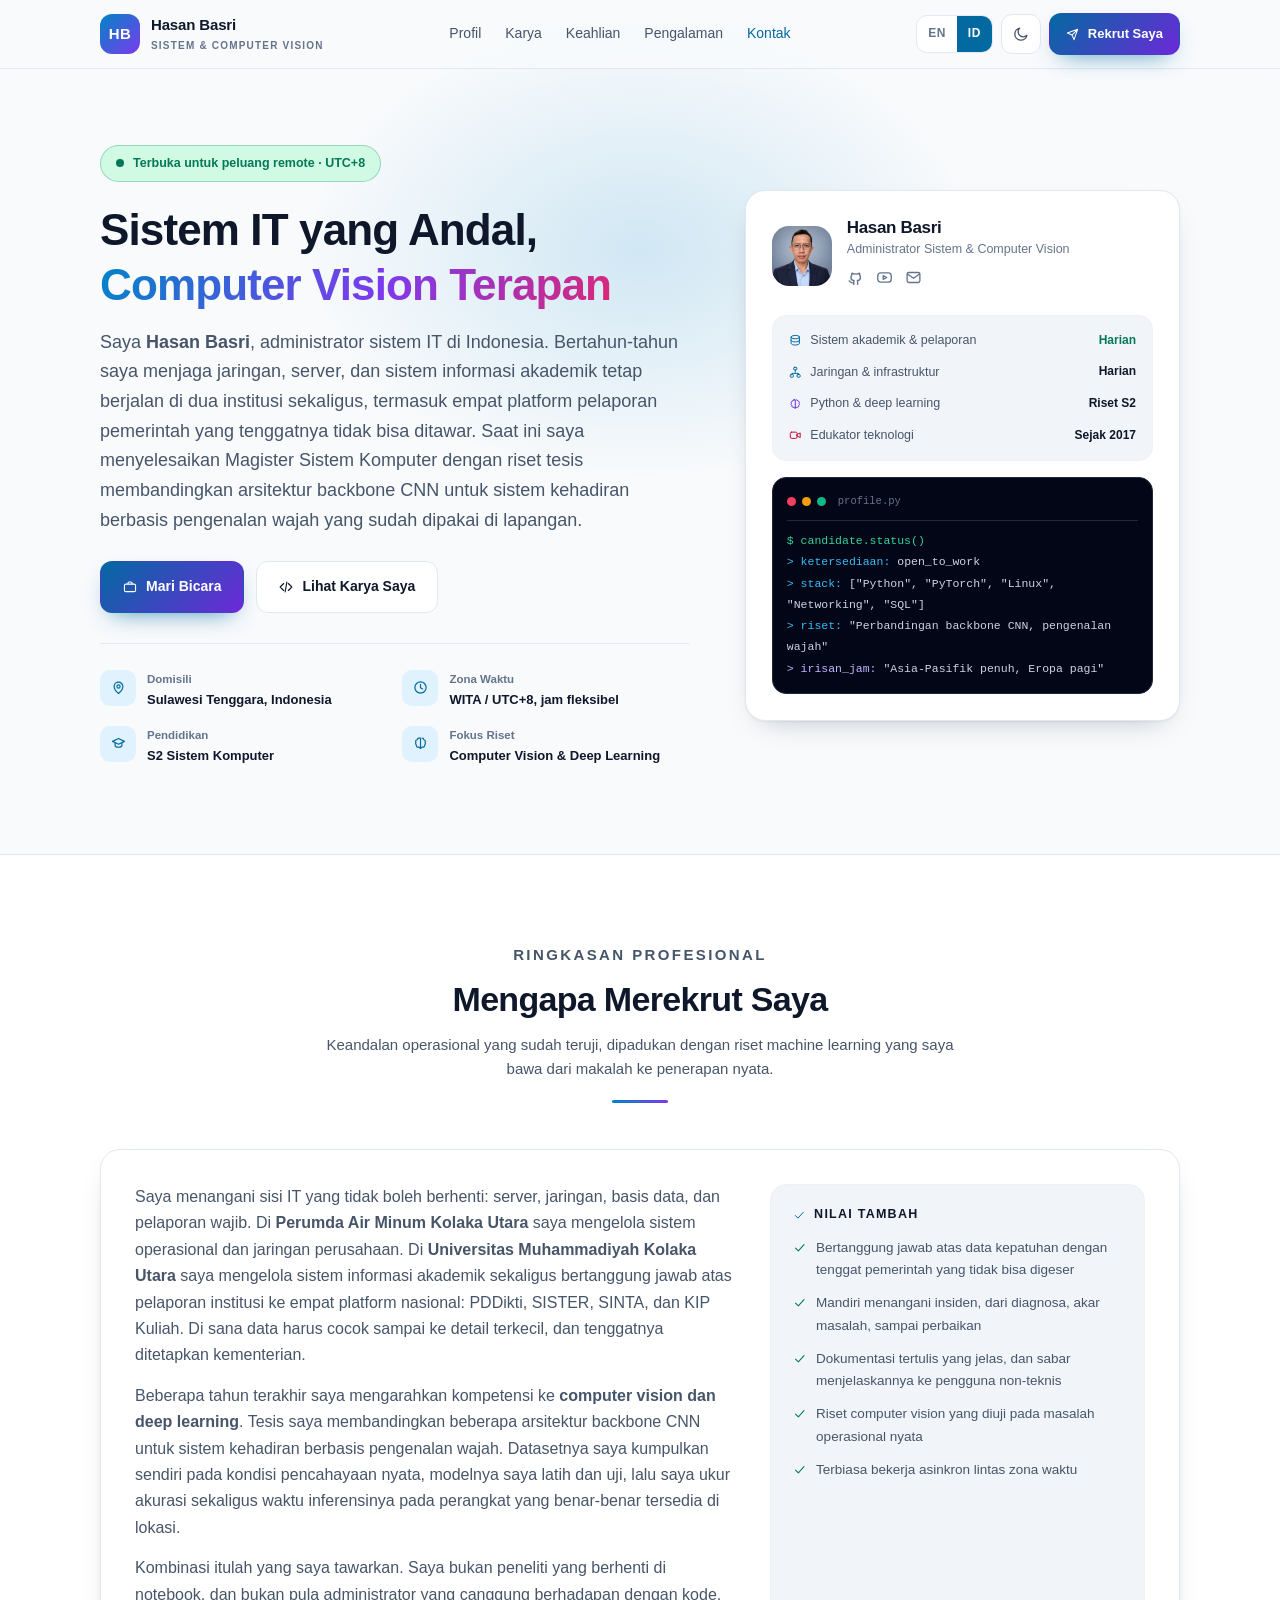
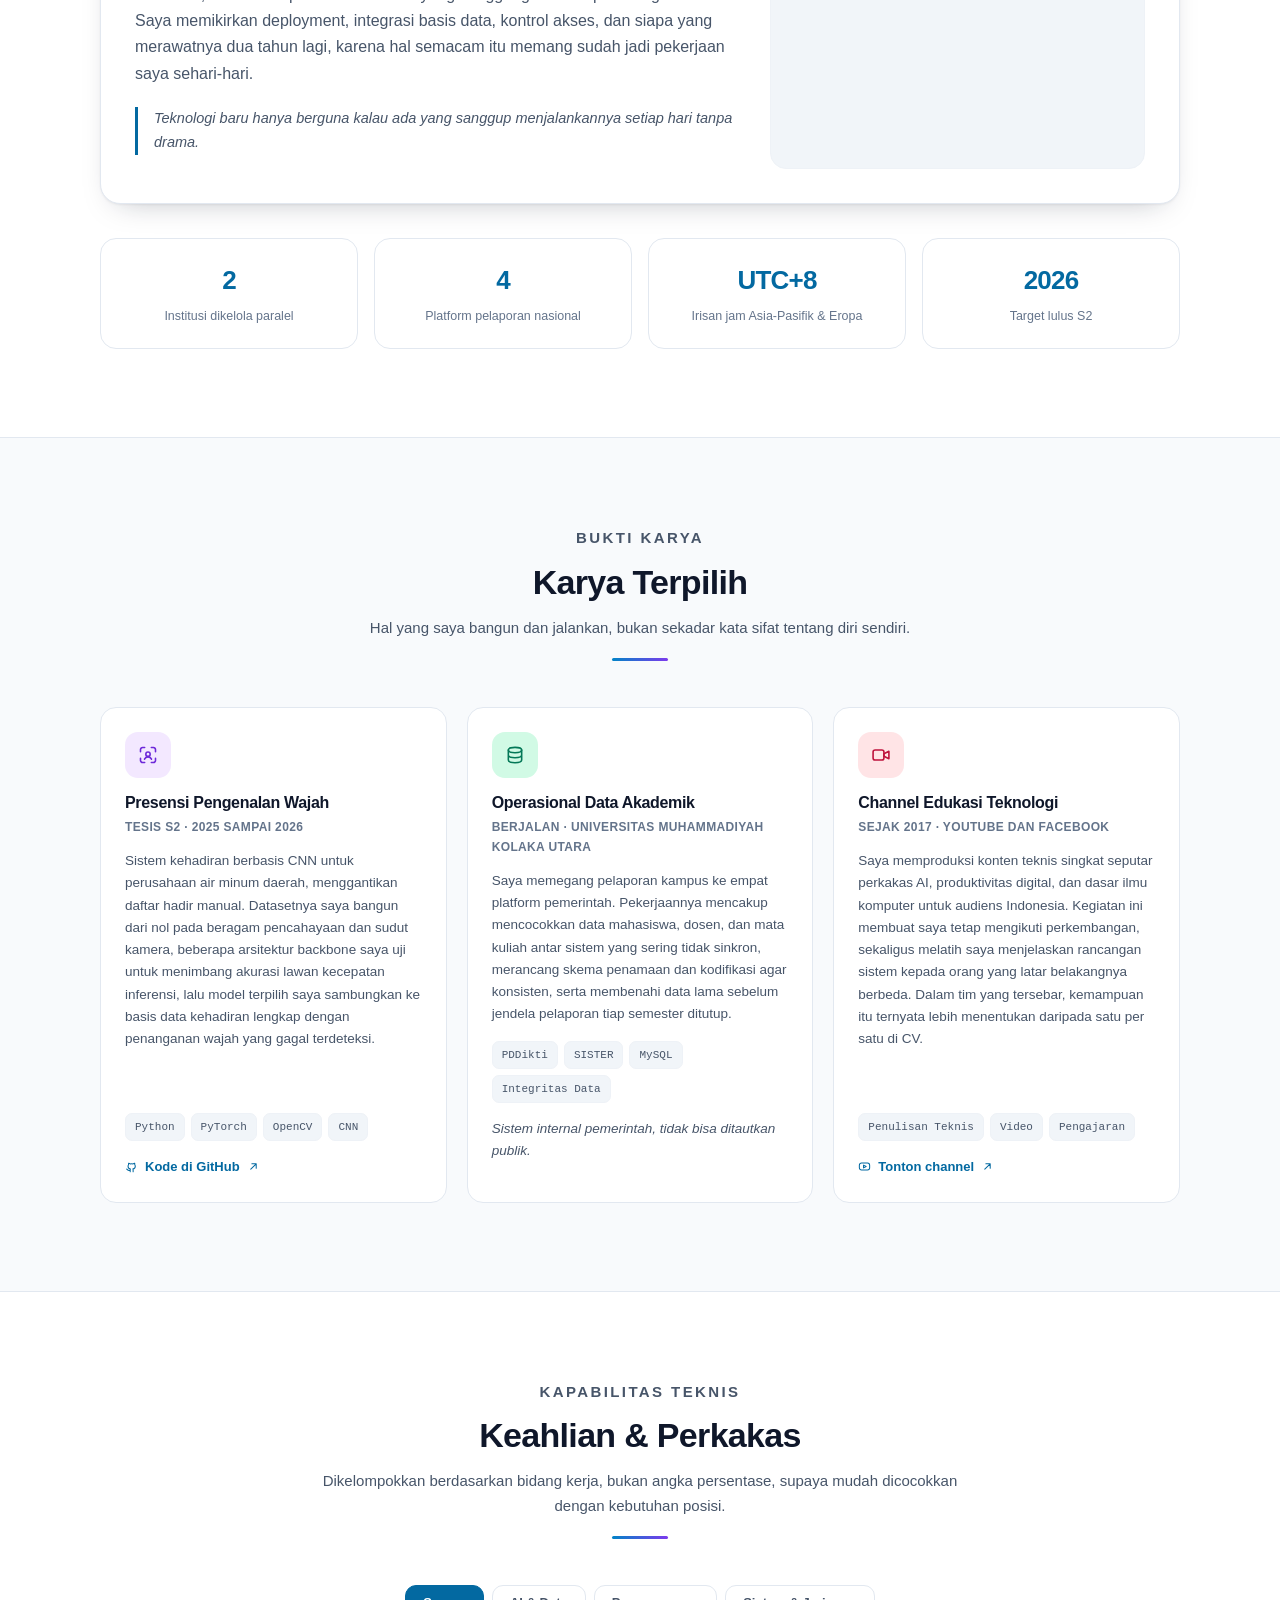
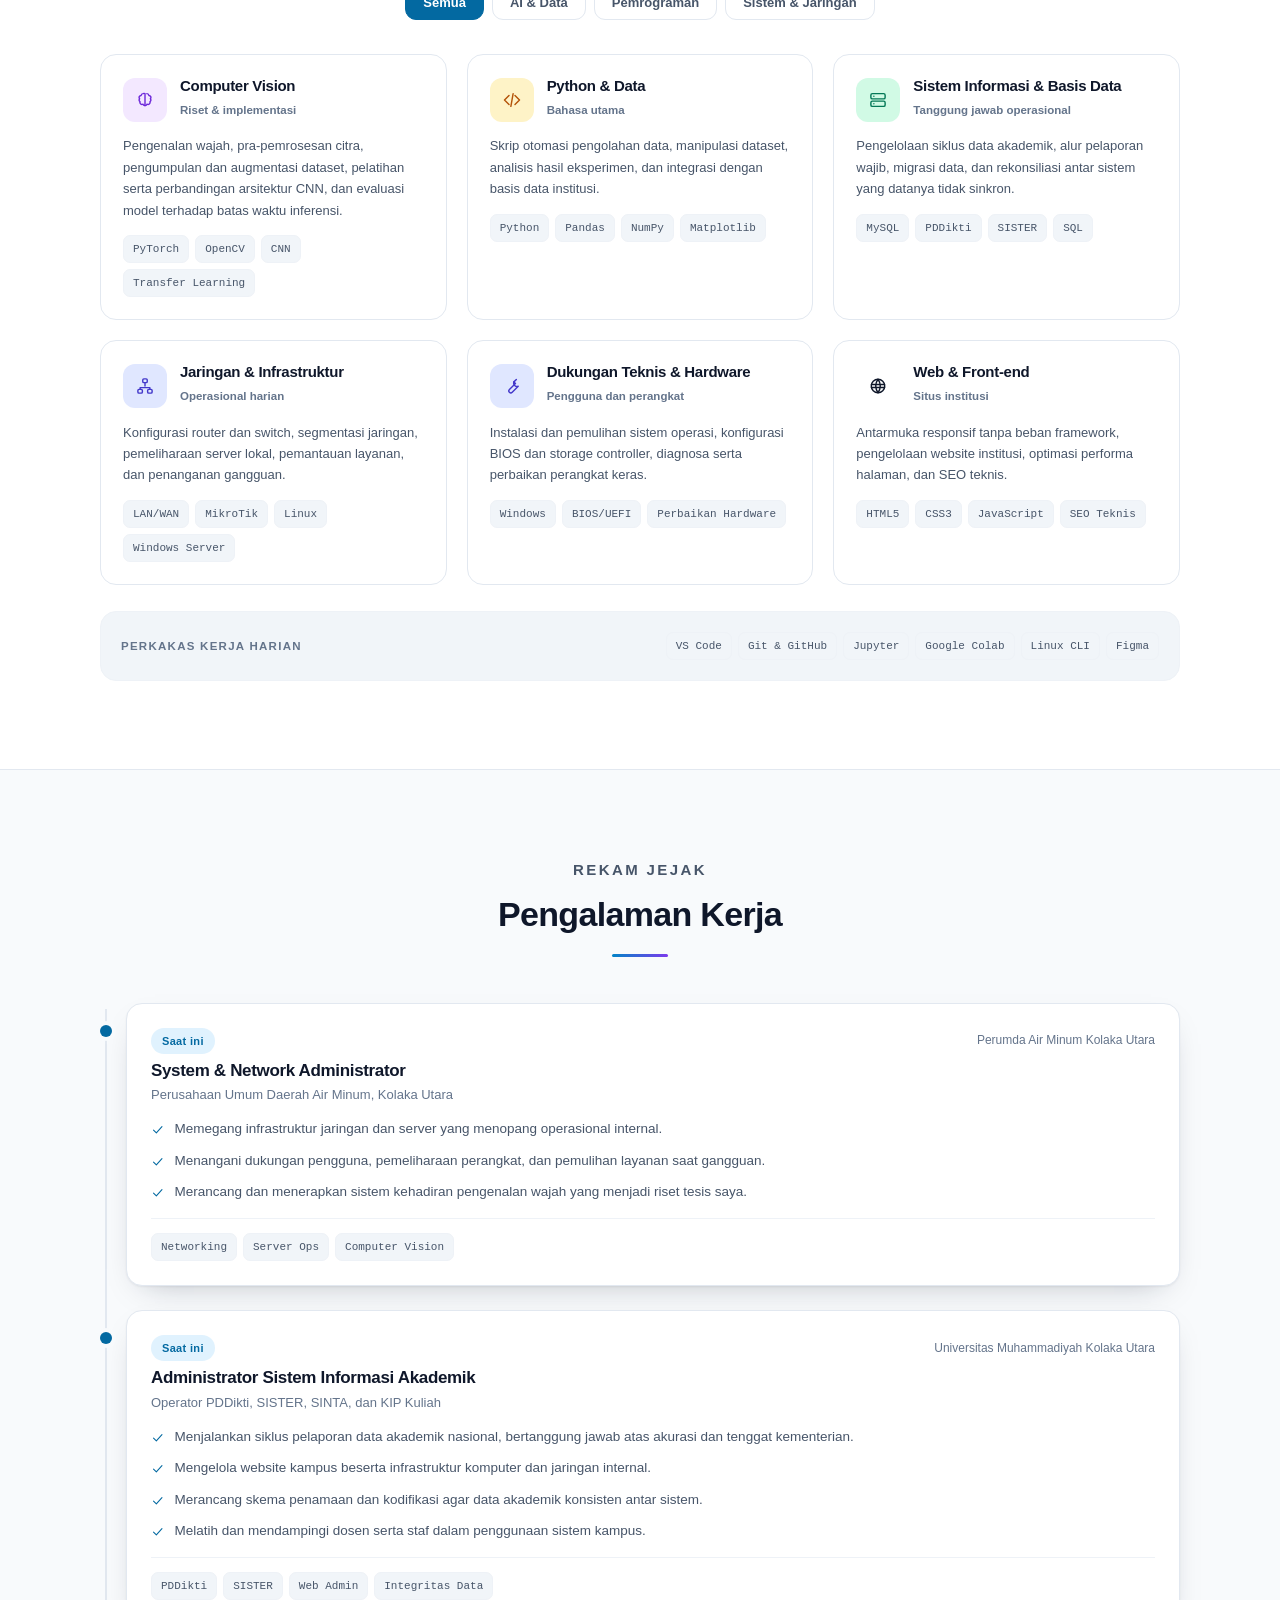
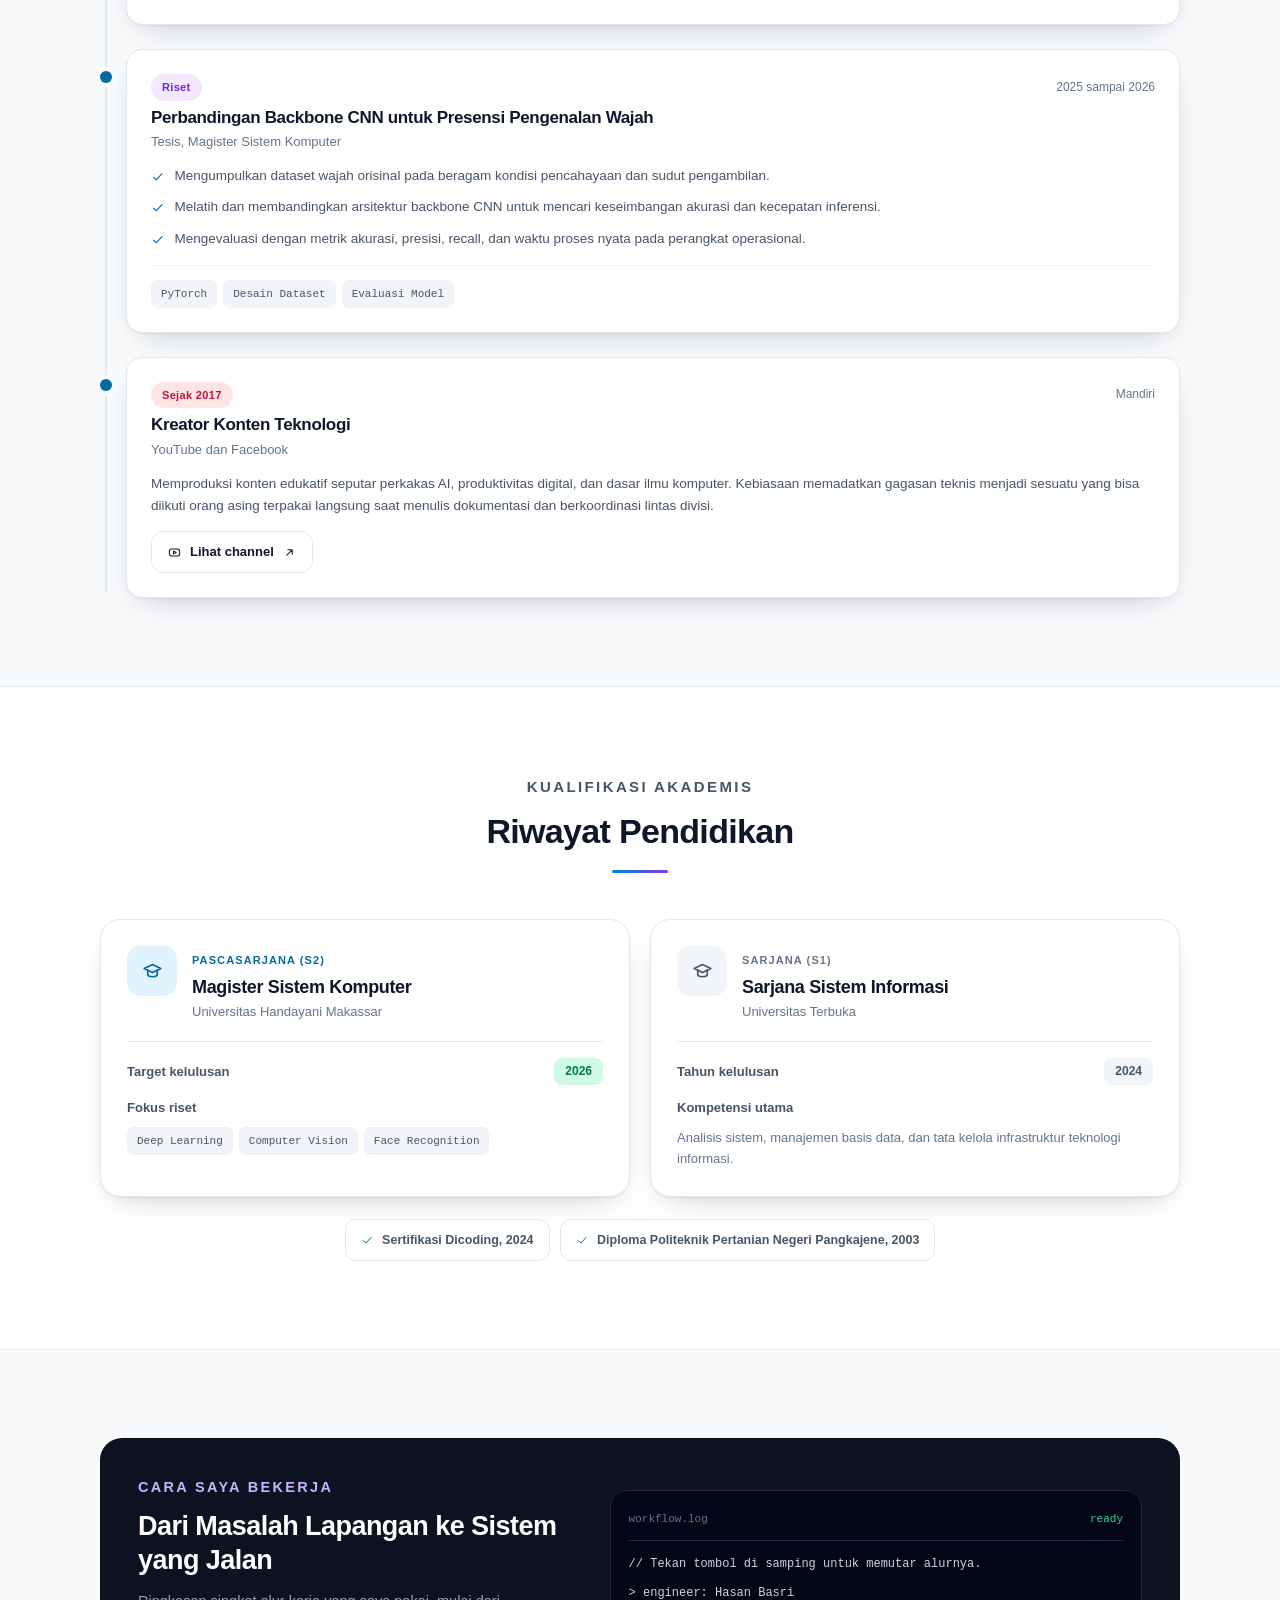
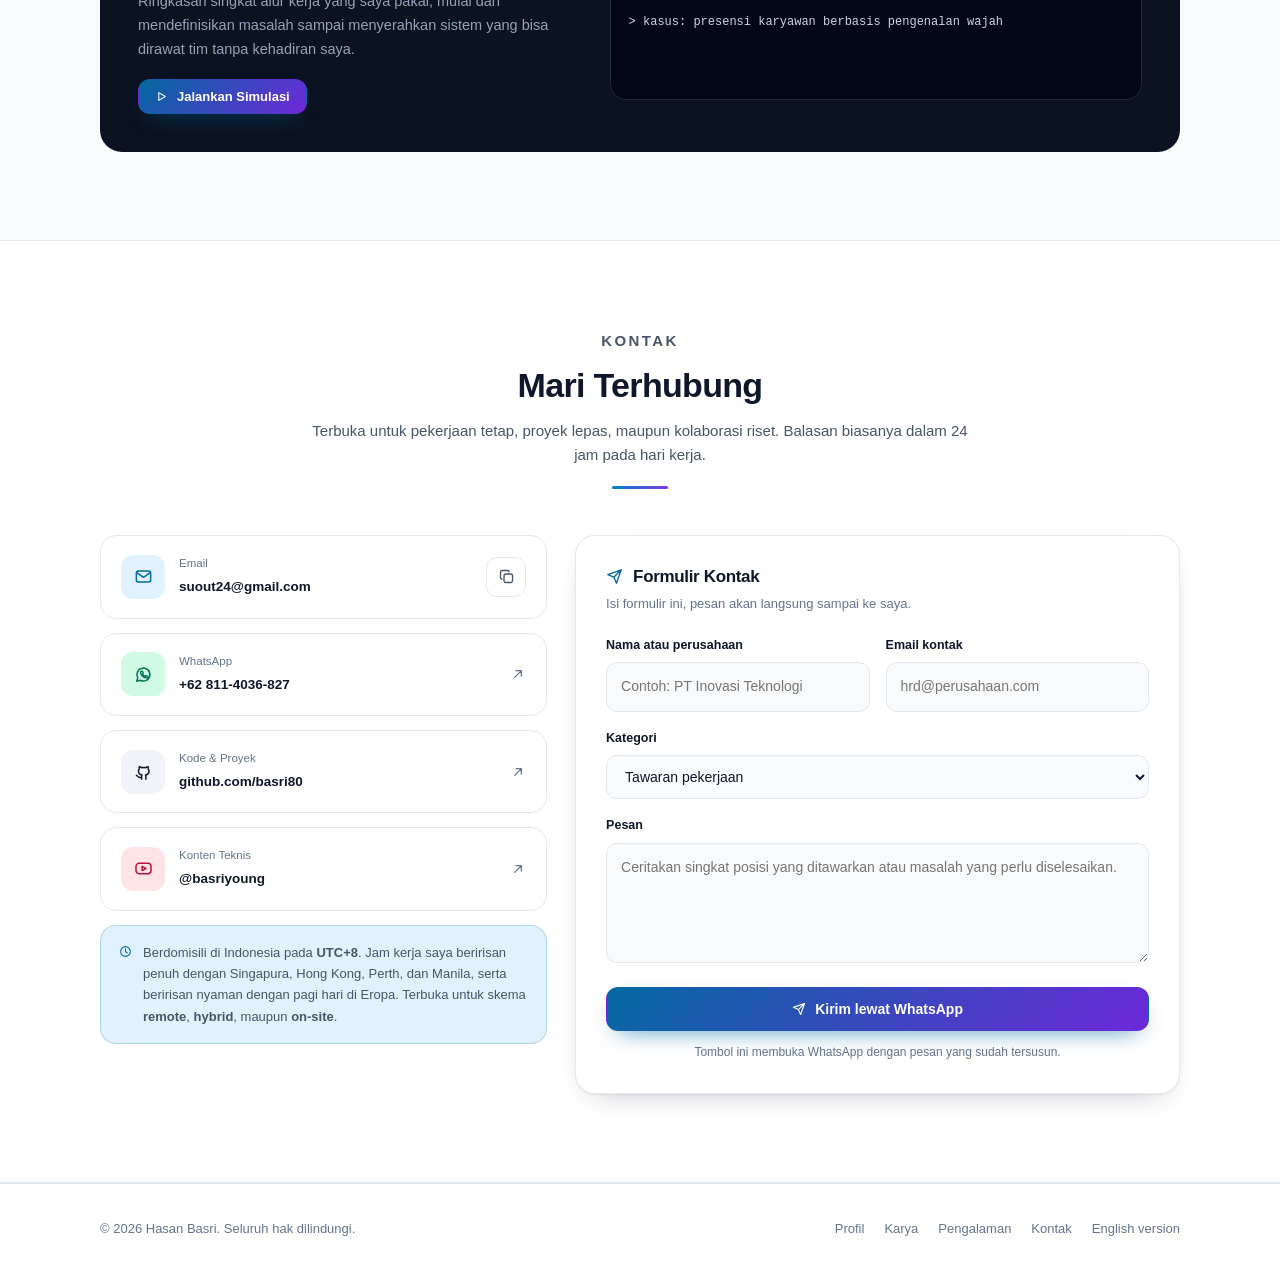
==== commit f6637664: "Update id.html" ====
--- a/id.html
+++ b/id.html
@@ -6,25 +6,15 @@
 <meta name="color-scheme" content="light dark">
 <meta name="theme-color" content="#0284c7">
 
-<!--
-  ============================================================
-  GANTI DOMAIN DI SINI SAJA (8 baris, semuanya ada di <head>)
-  Cari dan ganti:  https://basri.umkota.ac.id/
-  Menjadi       :  https://domain-baru-anda.com/
-  Lakukan hal yang sama di id.html, og-cover.svg,
-  robots.txt, dan sitemap.xml.
-  ============================================================
--->
-
 <title>Hasan Basri - Administrator Sistem IT &amp; Computer Vision</title>
 <meta name="description" content="Hasan Basri, administrator sistem IT dan peneliti Computer Vision di Indonesia. Berpengalaman mengelola jaringan, server, dan sistem pelaporan akademik nasional PDDikti dan SISTER. Terbuka untuk peluang kerja remote.">
 <meta name="author" content="Hasan Basri">
 <meta name="robots" content="index, follow, max-image-preview:large">
 
-<link rel="canonical" href="https://basri.umkota.ac.id/id.html">
-<link rel="alternate" hreflang="en" href="https://basri.umkota.ac.id/">
-<link rel="alternate" hreflang="id" href="https://basri.umkota.ac.id/id.html">
-<link rel="alternate" hreflang="x-default" href="https://basri.umkota.ac.id/">
+<link rel="canonical" href="https://hasanbasri.dev/id.html">
+<link rel="alternate" hreflang="en" href="https://hasanbasri.dev/">
+<link rel="alternate" hreflang="id" href="https://hasanbasri.dev/id.html">
+<link rel="alternate" hreflang="x-default" href="https://hasanbasri.dev/">
 
 <meta property="og:type" content="profile">
 <meta property="og:locale" content="id_ID">
@@ -32,8 +22,8 @@
 <meta property="og:site_name" content="Hasan Basri">
 <meta property="og:title" content="Hasan Basri - Administrator Sistem IT &amp; Computer Vision">
 <meta property="og:description" content="Bertahun-tahun menjaga jaringan, server, dan sistem informasi akademik tetap berjalan. Kini membangun computer vision yang bekerja di luar notebook. Terbuka untuk kerja remote, UTC+8.">
-<meta property="og:url" content="https://basri.umkota.ac.id/id.html">
-<meta property="og:image" content="https://basri.umkota.ac.id/og-cover.jpg">
+<meta property="og:url" content="https://hasanbasri.dev/id.html">
+<meta property="og:image" content="https://hasanbasri.dev/og-cover.jpg">
 <meta property="og:image:width" content="1200">
 <meta property="og:image:height" content="630">
 <meta property="og:image:alt" content="Kartu profil Hasan Basri, administrator sistem IT dan peneliti computer vision">
@@ -43,7 +33,7 @@
 <meta name="twitter:card" content="summary_large_image">
 <meta name="twitter:title" content="Hasan Basri - Administrator Sistem IT &amp; Computer Vision">
 <meta name="twitter:description" content="Sistem yang andal, riset computer vision yang terapan. Terbuka untuk kerja remote, UTC+8.">
-<meta name="twitter:image" content="https://basri.umkota.ac.id/og-cover.jpg">
+<meta name="twitter:image" content="https://hasanbasri.dev/og-cover.jpg">
 
 <link rel="icon" href="data:image/svg+xml,%3Csvg xmlns='http://www.w3.org/2000/svg' viewBox='0 0 64 64'%3E%3Crect width='64' height='64' rx='14' fill='%230284c7'/%3E%3Ctext x='32' y='43' font-family='Segoe UI,Arial' font-size='30' font-weight='700' fill='white' text-anchor='middle'%3EHB%3C/text%3E%3C/svg%3E">
 
@@ -66,7 +56,7 @@
   "alumniOf": [
     { "@type": "CollegeOrUniversity", "name": "Universitas Handayani Makassar" },
     { "@type": "CollegeOrUniversity", "name": "Universitas Terbuka" },
-    { "@type": "CollegeOrUniversity", "name": "Politeknik Pertanian Negeri Pangkajene" }
+    { "@type": "CollegeOrUniversity", "name": "IPB Univesity" }
   ],
   "knowsAbout": [
     "System Administration", "Computer Networking", "Linux", "Python",
@@ -188,13 +178,6 @@
 .card{background:var(--bg-alt); border:1px solid var(--line); border-radius:20px; box-shadow:var(--shadow)}
 .profile-card{padding:26px}
 .profile-head{display:flex; gap:15px; align-items:center; margin-bottom:20px}
-/*
-  FOTO PROFIL
-  Ganti blok .avatar di bawah dengan foto asli Anda:
-  <img class="avatar-img" src="foto-profil.jpg" width="60" height="60"
-       alt="Hasan Basri" loading="lazy">
-  Ukuran ideal 400x400 px, wajah terlihat jelas, latar rapi.
-*/
 .avatar{width:60px; height:60px; border-radius:17px; flex:none; position:relative; background:linear-gradient(135deg,#0284c7,#7c3aed); color:#fff; display:flex; align-items:center; justify-content:center; font-weight:800; font-size:21px}
 .avatar::after{content:""; position:absolute; right:-2px; bottom:-2px; width:15px; height:15px; border-radius:50%; background:#10b981; border:3px solid var(--bg-alt)}
 .avatar-img{width:60px; height:60px; border-radius:17px; object-fit:cover; flex:none}
@@ -470,13 +453,13 @@
 
     <div class="card profile-card">
       <div class="profile-head">
-        <!-- Ganti baris di bawah dengan foto asli, lihat catatan di CSS -->
-        <span class="avatar" aria-hidden="true">HB</span>
+          <img class="avatar-img" src="basri.jpg" width="60" height="60"
+                alt="Hasan Basri" loading="lazy">
         <div>
           <h2>Hasan Basri</h2>
           <p>Administrator Sistem &amp; Computer Vision</p>
           <div class="socials">
-            <a href="https://github.com/basri80" target="_blank" rel="noopener noreferrer" aria-label="Profil GitHub">
+            <a href="https://github.com/basriyoung" target="_blank" rel="noopener noreferrer" aria-label="Profil GitHub">
               <svg class="ico" aria-hidden="true"><use href="#i-github"></use></svg>
             </a>
             <a href="https://www.youtube.com/@basriyoung" target="_blank" rel="noopener noreferrer" aria-label="Channel YouTube">
@@ -575,7 +558,6 @@
 
     <!--
       METRIK: semua angka di bawah ini faktual dan bisa Anda pertanggungjawabkan.
-      Kalau ingin menambah, pastikan angkanya benar. Jangan pakai angka karangan.
     -->
     <div class="metrics">
       <div class="metric"><b>2</b><span>Institusi dikelola paralel</span></div>
@@ -596,15 +578,6 @@
       <div class="rule" aria-hidden="true"></div>
     </div>
 
-    <!--
-      CARA MENAMBAH BUKTI KARYA:
-      1. Unggah kode tesis Anda ke GitHub, lalu ganti href kartu pertama
-         dengan alamat repositori itu.
-      2. Rekam video pendek deteksi wajah berjalan, unggah ke YouTube,
-         tambahkan tautannya.
-      3. Setelah sidang, unggah ringkasan tesis sebagai PDF dan tautkan.
-      Satu tautan nyata lebih berharga daripada sepuluh klaim.
-    -->
     <div class="grid g3">
       <article class="work">
         <span class="bx bx-ai" aria-hidden="true"><svg class="ico"><use href="#i-scan"></use></svg></span>
@@ -651,7 +624,7 @@
           ilmu komputer untuk audiens Indonesia. Kegiatan ini membuat saya tetap mengikuti
           perkembangan, sekaligus melatih saya menjelaskan rancangan sistem kepada orang yang latar
           belakangnya berbeda. Dalam tim yang tersebar, kemampuan itu ternyata lebih menentukan
-          daripada satu per satu perkakas di CV.
+          daripada satu per satu di CV.
         </p>
         <div class="tags">
           <span class="tag">Penulisan Teknis</span><span class="tag">Video</span><span class="tag">Pengajaran</span>
@@ -957,7 +930,7 @@
           <svg class="ico" style="color:var(--fg-faint)" aria-hidden="true"><use href="#i-arrow"></use></svg>
         </a>
 
-        <a class="contact-item" href="https://github.com/basri80" target="_blank" rel="noopener noreferrer">
+        <a class="contact-item" href="https://github.com/basriyoung" target="_blank" rel="noopener noreferrer">
           <span class="l">
             <span class="bx" aria-hidden="true" style="background:var(--bg-soft); color:var(--fg)"><svg class="ico"><use href="#i-github"></use></svg></span>
             <span><small>Kode &amp; Proyek</small><b>github.com/basri80</b></span>
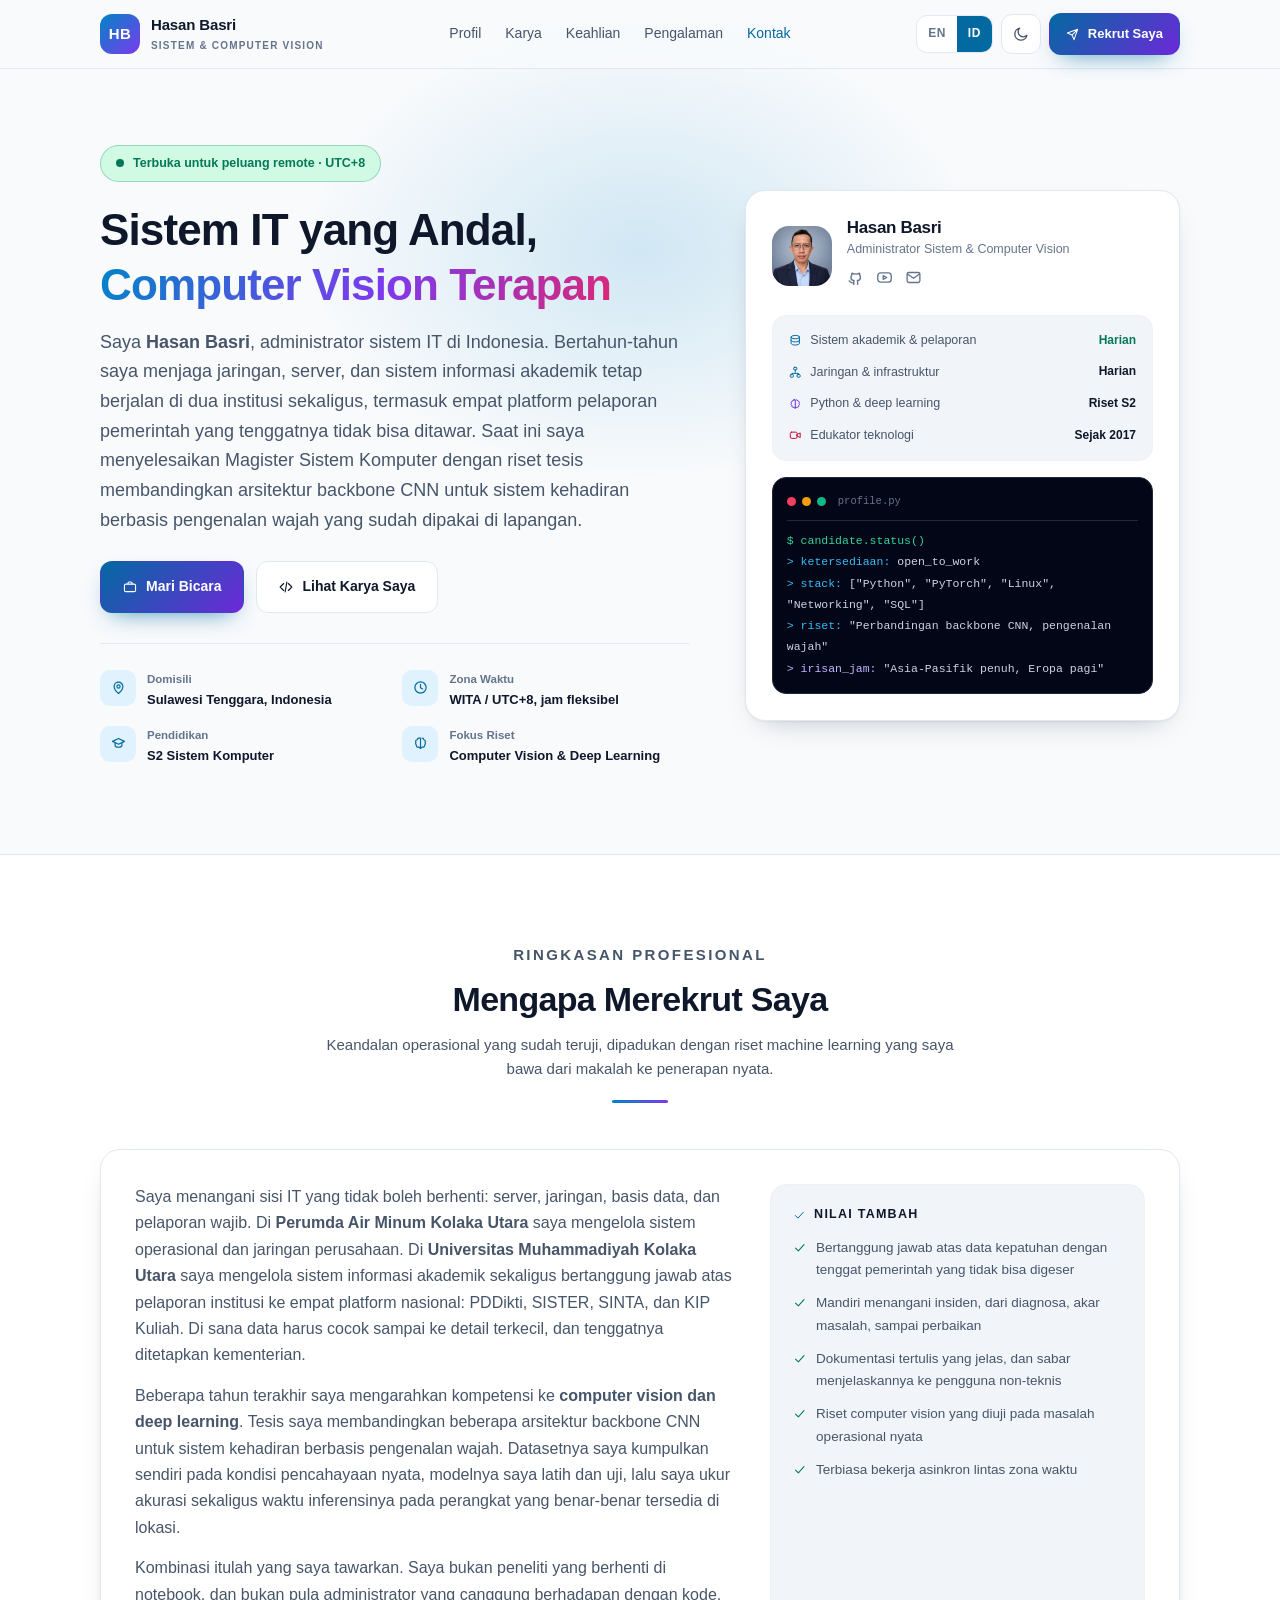
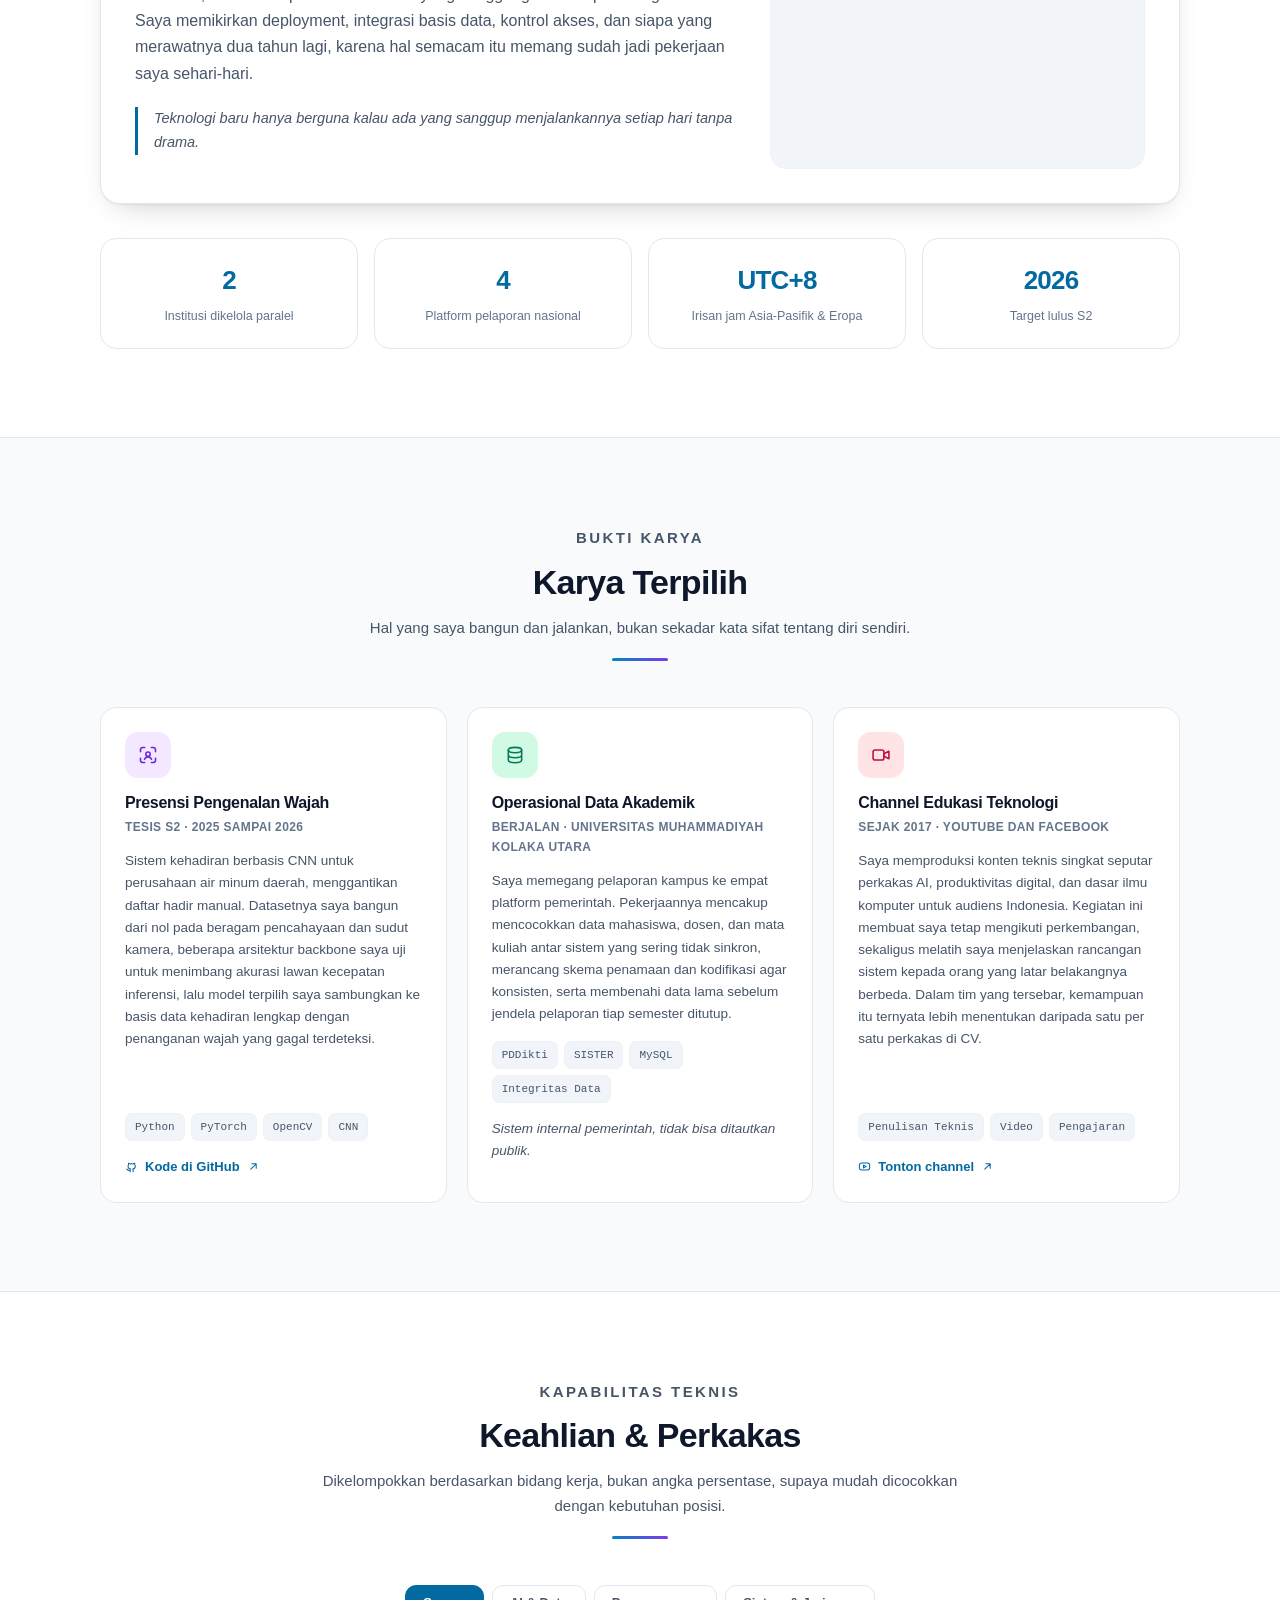
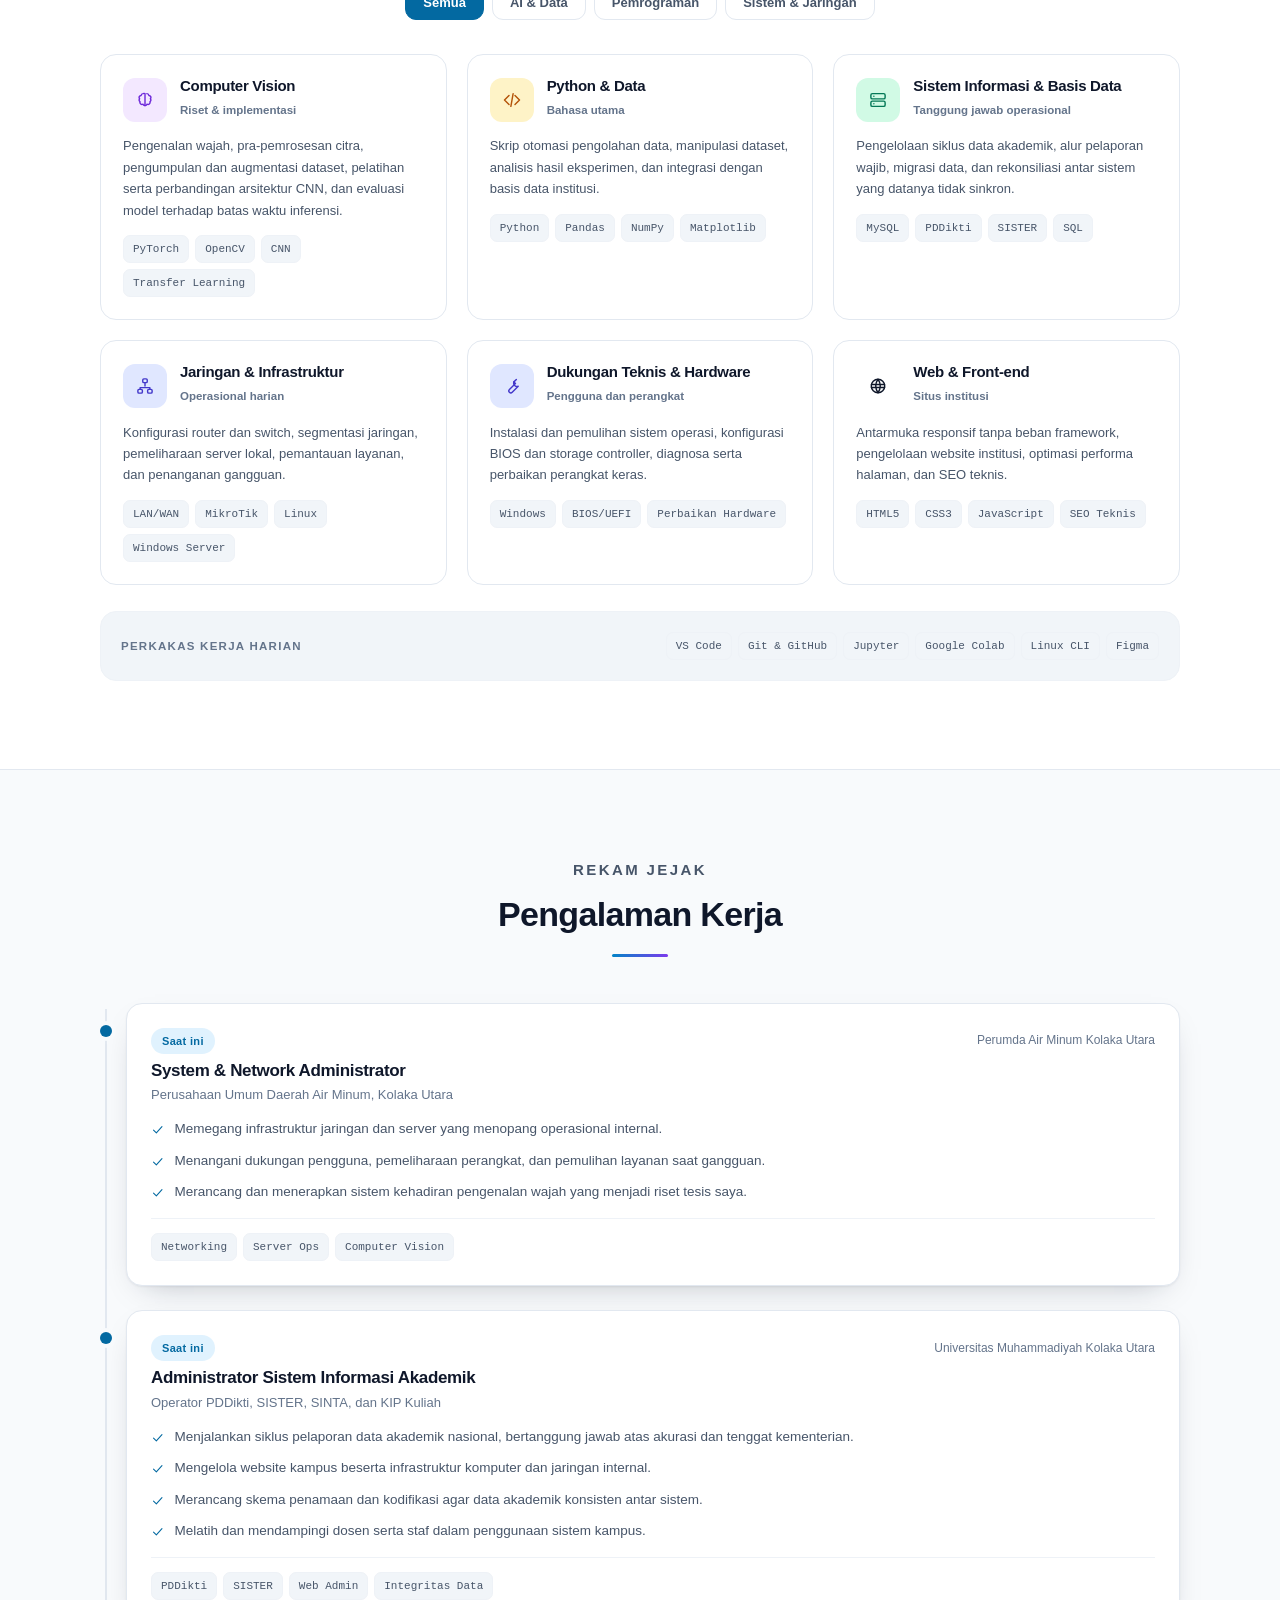
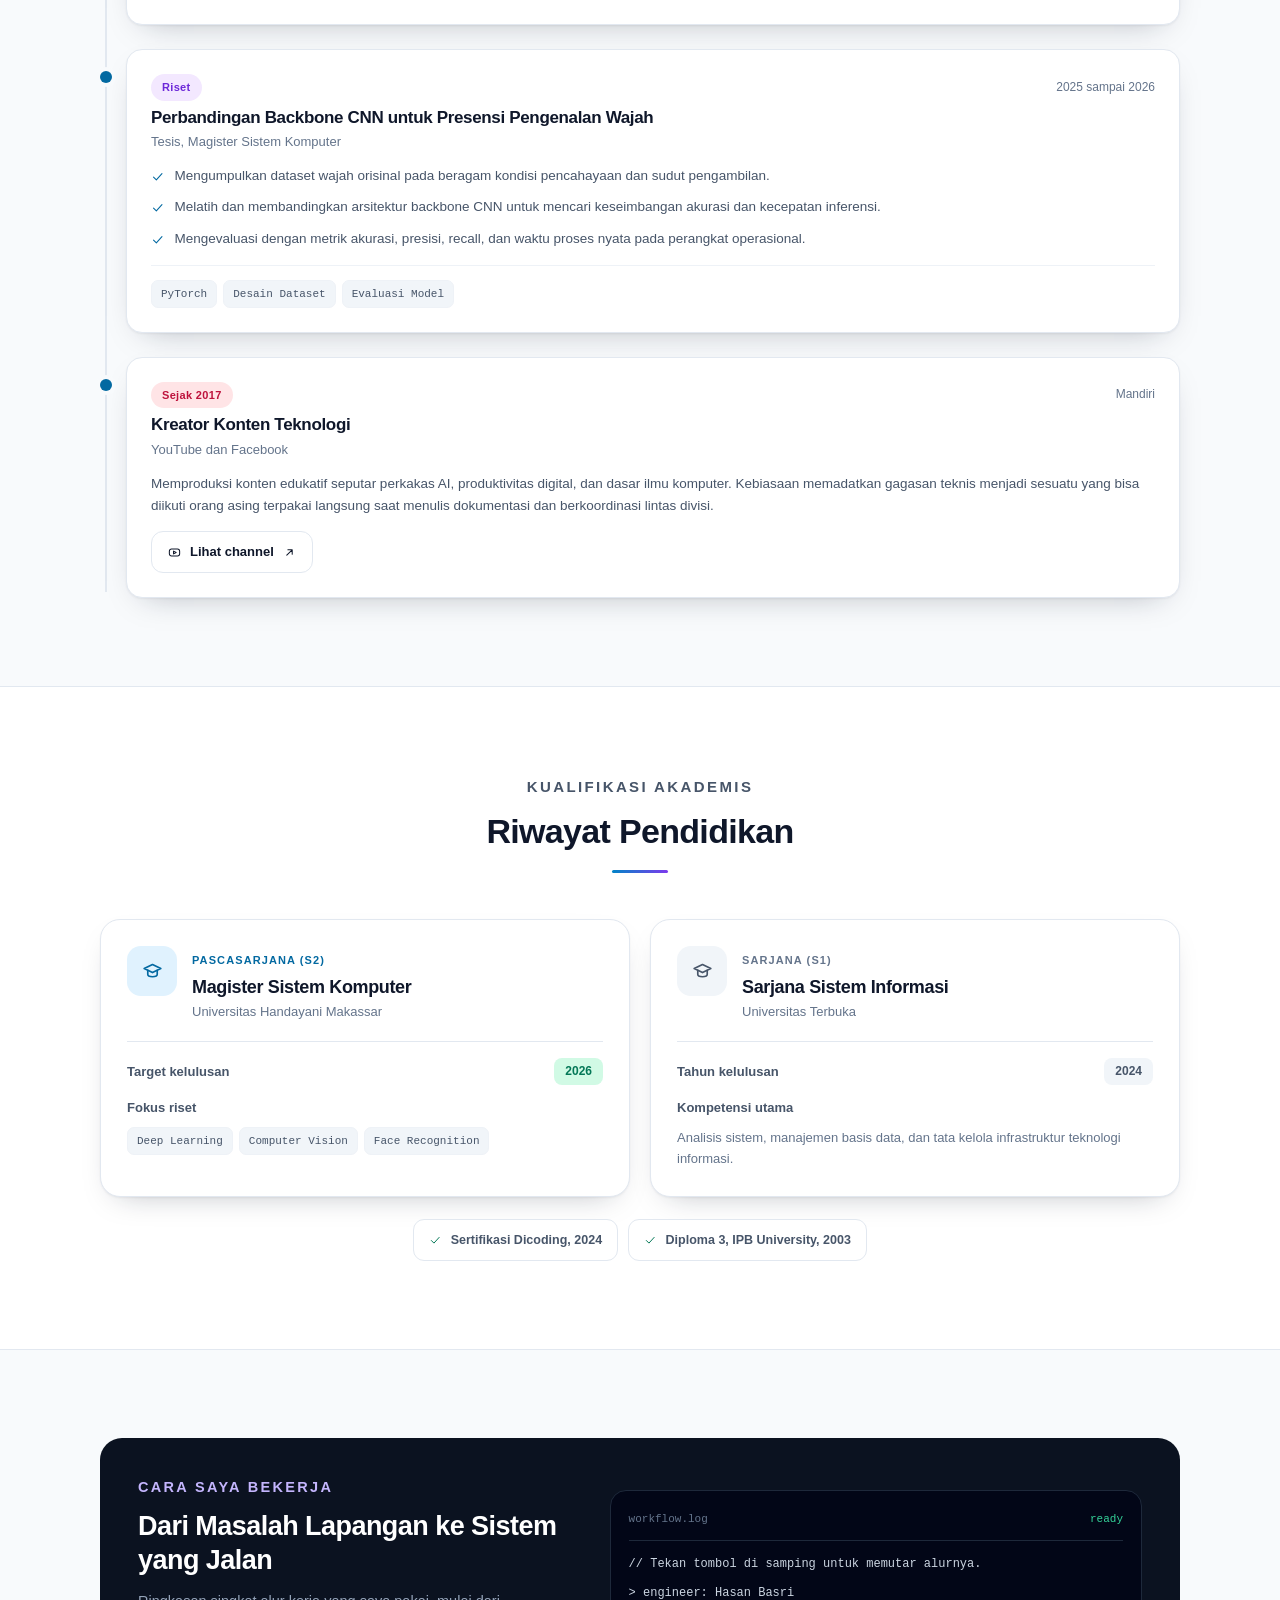
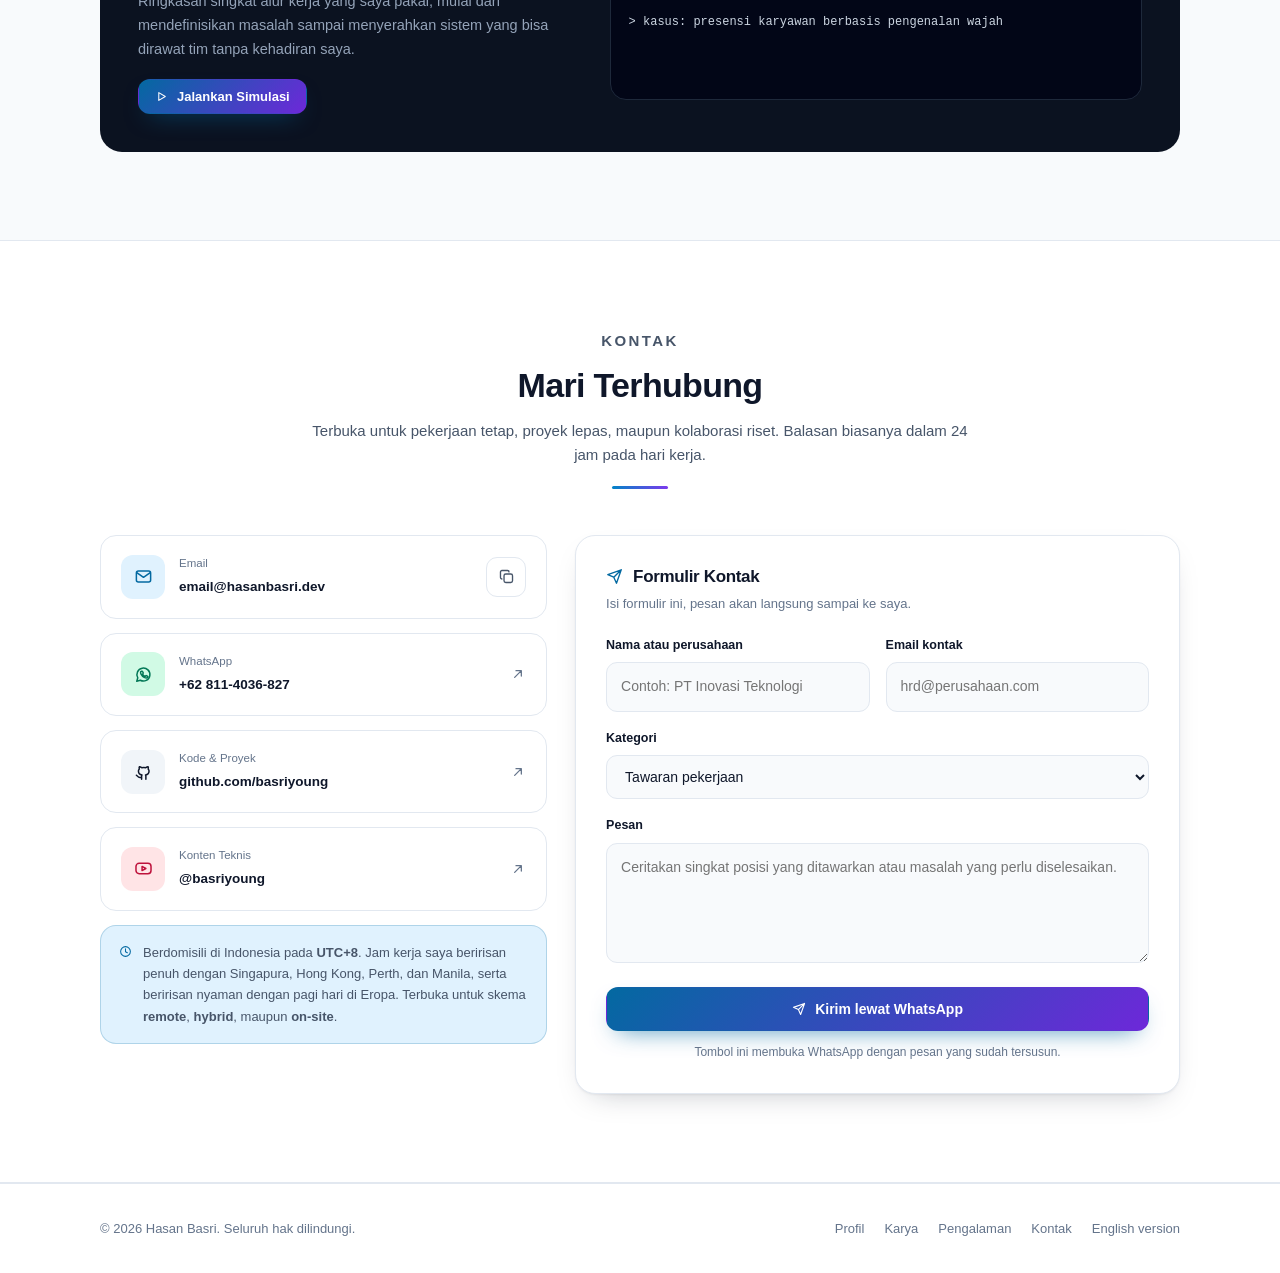
==== commit cd2714bc: "Update id.html" ====
--- a/id.html
+++ b/id.html
@@ -43,8 +43,8 @@
   "@type": "Person",
   "name": "Hasan Basri",
   "jobTitle": "Administrator Sistem IT & Peneliti Computer Vision",
-  "url": "https://basri.umkota.ac.id/id.html",
-  "email": "mailto:suout24@gmail.com",
+  "url": "https://hasanbasri.dev/id.html",
+  "email": "mailto:email@hasanbasri.dev",
   "telephone": "+62-811-4036-827",
   "description": "Administrator sistem IT dan peneliti computer vision di Sulawesi Tenggara, Indonesia. Terbuka untuk peluang kerja remote.",
   "address": {
@@ -56,7 +56,7 @@
   "alumniOf": [
     { "@type": "CollegeOrUniversity", "name": "Universitas Handayani Makassar" },
     { "@type": "CollegeOrUniversity", "name": "Universitas Terbuka" },
-    { "@type": "CollegeOrUniversity", "name": "IPB Univesity" }
+    { "@type": "CollegeOrUniversity", "name": "IPB University" }
   ],
   "knowsAbout": [
     "System Administration", "Computer Networking", "Linux", "Python",
@@ -68,7 +68,7 @@
     { "@type": "Language", "name": "English", "alternateName": "en" }
   ],
   "sameAs": [
-    "https://github.com/basri80",
+    "https://github.com/basriyoung",
     "https://www.youtube.com/@basriyoung"
   ],
   "seeks": {
@@ -78,252 +78,7 @@
 }
 </script>
 
-<style>
-:root{
-  --bg:#f8fafc; --bg-alt:#ffffff; --bg-soft:#f1f5f9;
-  --fg:#0f172a; --fg-muted:#475569; --fg-faint:#64748b;
-  --line:#e2e8f0; --line-soft:#eef2f7;
-  --brand:#0369a1; --brand-soft:#e0f2fe;
-  --ai:#6d28d9; --ai-soft:#f3e8ff;
-  --ok:#047857; --ok-soft:#d1fae5;
-  --rose:#be123c; --rose-soft:#ffe4e6;
-  --shadow:0 1px 2px rgba(15,23,42,.05), 0 12px 32px -18px rgba(15,23,42,.35);
-  --radius:16px; --maxw:1120px;
-  --font:'Inter',-apple-system,BlinkMacSystemFont,'Segoe UI',Roboto,'Helvetica Neue',Arial,'Noto Sans',sans-serif;
-  --mono:ui-monospace,SFMono-Regular,'SF Mono',Consolas,'Liberation Mono',Menlo,monospace;
-}
-html[data-theme="dark"]{
-  --bg:#020617; --bg-alt:#0f172a; --bg-soft:#111f38;
-  --fg:#f1f5f9; --fg-muted:#cbd5e1; --fg-faint:#94a3b8;
-  --line:#1e293b; --line-soft:#182236;
-  --brand:#38bdf8; --brand-soft:#0c2c45;
-  --ai:#c4b5fd; --ai-soft:#2a1d4d;
-  --ok:#34d399; --ok-soft:#06312a;
-  --rose:#fda4af; --rose-soft:#3f1220;
-  --shadow:0 1px 2px rgba(0,0,0,.4), 0 16px 40px -20px rgba(0,0,0,.8);
-}
-*,*::before,*::after{box-sizing:border-box}
-html{scroll-behavior:smooth; -webkit-text-size-adjust:100%}
-body{margin:0; background:var(--bg); color:var(--fg); font-family:var(--font);
-  font-size:16px; line-height:1.65; -webkit-font-smoothing:antialiased; overflow-x:hidden}
-img,svg{max-width:100%}
-a{color:var(--brand); text-decoration-thickness:1px; text-underline-offset:3px}
-h1,h2,h3,h4{line-height:1.25; margin:0; letter-spacing:-.02em}
-p{margin:0} ul{margin:0; padding:0; list-style:none}
-:focus-visible{outline:3px solid var(--brand); outline-offset:3px; border-radius:6px}
-@media (prefers-reduced-motion:reduce){*{animation-duration:.001ms !important; transition-duration:.001ms !important; scroll-behavior:auto !important}}
-
-.wrap{max-width:var(--maxw); margin-inline:auto; padding-inline:20px}
-section{padding-block:clamp(56px,8vw,88px)}
-.band{background:var(--bg-alt); border-block:1px solid var(--line)}
-.skip{position:absolute; left:-9999px; top:0; background:var(--brand); color:#fff; padding:12px 18px; border-radius:0 0 10px 0; z-index:100; font-weight:600}
-.skip:focus{left:0}
-.ico{width:1em; height:1em; fill:none; stroke:currentColor; stroke-width:1.9; stroke-linecap:round; stroke-linejoin:round; flex:none}
-
-header.site{position:sticky; top:0; z-index:40; background:color-mix(in srgb, var(--bg) 88%, transparent); backdrop-filter:blur(12px); border-bottom:1px solid var(--line)}
-.navbar{display:flex; align-items:center; justify-content:space-between; gap:12px; height:68px}
-.brand{display:flex; align-items:center; gap:11px; text-decoration:none; color:inherit}
-.brand .mark{width:40px; height:40px; border-radius:12px; flex:none; background:linear-gradient(135deg,#0284c7,#7c3aed); color:#fff; font-weight:800; font-size:15px; display:flex; align-items:center; justify-content:center; letter-spacing:.5px}
-.brand b{display:block; font-size:15px; font-weight:700; letter-spacing:-.01em}
-.brand small{display:block; font-size:10px; letter-spacing:.12em; text-transform:uppercase; color:var(--fg-faint); font-weight:600}
-.nav-links{display:none; gap:24px; align-items:center}
-.nav-links a{color:var(--fg-muted); text-decoration:none; font-size:14px; font-weight:500}
-.nav-links a:hover,.nav-links a[aria-current="true"]{color:var(--brand)}
-.nav-actions{display:flex; align-items:center; gap:8px}
-.icon-btn{width:40px; height:40px; display:inline-flex; align-items:center; justify-content:center; border:1px solid var(--line); background:var(--bg-alt); color:var(--fg-muted); border-radius:11px; cursor:pointer; font-size:17px; transition:color .2s, border-color .2s}
-.icon-btn:hover{color:var(--brand); border-color:var(--brand)}
-/* Tombol ajakan disembunyikan di layar sempit agar header tidak meluber.
-   Spesifisitas sengaja dinaikkan agar tidak tertimpa aturan .btn di bawah. */
-.nav-actions .nav-cta{display:none}
-@media(min-width:600px){.nav-actions .nav-cta{display:inline-flex}}
-
-/* Pengalih bahasa */
-.lang{display:inline-flex; border:1px solid var(--line); border-radius:11px; overflow:hidden; background:var(--bg-alt)}
-.lang a{padding:8px 11px; font-size:12px; font-weight:700; text-decoration:none; color:var(--fg-faint); letter-spacing:.04em}
-.lang a[aria-current="page"]{background:var(--brand); color:#fff}
-html[data-theme="dark"] .lang a[aria-current="page"]{color:#04121f}
-
-#mobile-toggle{display:inline-flex}
-#mobile-panel{display:none; border-top:1px solid var(--line); background:var(--bg-alt); padding:8px 20px 18px}
-#mobile-panel.open{display:block}
-#mobile-panel a{display:block; padding:11px 0; color:var(--fg-muted); text-decoration:none; font-weight:500; border-bottom:1px solid var(--line-soft)}
-@media(min-width:960px){.nav-links{display:flex} #mobile-toggle{display:none} #mobile-panel{display:none !important}}
-
-.btn{display:inline-flex; align-items:center; justify-content:center; gap:9px; padding:13px 22px; border-radius:12px; font-size:14px; font-weight:650; text-decoration:none; cursor:pointer; border:1px solid transparent; transition:transform .15s, box-shadow .2s, background .2s}
-.btn:hover{transform:translateY(-1px)}
-.btn-primary{background:linear-gradient(135deg,#0369a1,#6d28d9); color:#fff; box-shadow:0 10px 24px -12px rgba(3,105,161,.8)}
-.btn-ghost{background:var(--bg-alt); border-color:var(--line); color:var(--fg)}
-.btn-ghost:hover{border-color:var(--brand); color:var(--brand)}
-.btn-sm{padding:9px 16px; font-size:13px}
-.btn-block{width:100%}
-
-.hero{position:relative; padding-top:clamp(48px,7vw,76px)}
-/* Lebar dibatasi 100% agar tidak pernah memicu gulir horizontal di ponsel */
-.hero::before{content:""; position:absolute; inset:-10% 0 auto 50%; translate:-50% 0; width:min(760px,100%); height:520px; pointer-events:none; z-index:-1; background:radial-gradient(ellipse at center, rgba(2,132,199,.16), transparent 62%)}
-.hero-grid{display:grid; gap:40px}
-@media(min-width:980px){.hero-grid{grid-template-columns:1.15fr .85fr; align-items:center; gap:56px}}
-.pill{display:inline-flex; align-items:center; gap:9px; padding:7px 15px; border-radius:999px; background:var(--ok-soft); color:var(--ok); border:1px solid color-mix(in srgb,var(--ok) 28%, transparent); font-size:12.5px; font-weight:650}
-.dot{width:8px; height:8px; border-radius:50%; background:currentColor; animation:blip 2.2s ease-in-out infinite}
-@keyframes blip{0%,100%{opacity:1}50%{opacity:.35}}
-h1{font-size:clamp(30px,4.4vw,44px); font-weight:800; margin:20px 0 16px}
-.grad{background:linear-gradient(115deg,#0284c7,#7c3aed 55%,#db2777); -webkit-background-clip:text; background-clip:text; color:transparent}
-.lede{font-size:clamp(16px,1.9vw,18px); color:var(--fg-muted); max-width:60ch}
-.hero-cta{display:flex; flex-wrap:wrap; gap:12px; margin-top:26px}
-.facts{display:grid; grid-template-columns:repeat(auto-fit,minmax(232px,1fr)); gap:16px; margin-top:30px; padding-top:26px; border-top:1px solid var(--line)}
-.fact{display:flex; gap:11px; align-items:flex-start}
-.fact .bx{width:36px; height:36px; border-radius:10px; display:flex; align-items:center; justify-content:center; font-size:15px; flex:none; background:var(--brand-soft); color:var(--brand)}
-.fact small{display:block; font-size:11.5px; color:var(--fg-faint)}
-.fact span{font-size:13px; font-weight:650}
-
-.card{background:var(--bg-alt); border:1px solid var(--line); border-radius:20px; box-shadow:var(--shadow)}
-.profile-card{padding:26px}
-.profile-head{display:flex; gap:15px; align-items:center; margin-bottom:20px}
-.avatar{width:60px; height:60px; border-radius:17px; flex:none; position:relative; background:linear-gradient(135deg,#0284c7,#7c3aed); color:#fff; display:flex; align-items:center; justify-content:center; font-weight:800; font-size:21px}
-.avatar::after{content:""; position:absolute; right:-2px; bottom:-2px; width:15px; height:15px; border-radius:50%; background:#10b981; border:3px solid var(--bg-alt)}
-.avatar-img{width:60px; height:60px; border-radius:17px; object-fit:cover; flex:none}
-.profile-head h2{font-size:17px}
-.profile-head p{font-size:12.5px; color:var(--fg-faint)}
-.socials{display:flex; gap:12px; margin-top:8px; font-size:17px}
-.socials a{color:var(--fg-faint)}
-.socials a:hover{color:var(--brand)}
-.kv{background:var(--bg-soft); border:1px solid var(--line-soft); border-radius:14px; padding:14px 16px; display:grid; gap:11px}
-.kv-row{display:flex; justify-content:space-between; align-items:center; gap:12px; font-size:12.5px; color:var(--fg-muted)}
-.kv-row span:first-child{display:flex; align-items:center; gap:9px}
-.kv-row b{font-weight:650; color:var(--fg); font-size:12px}
-.term{margin-top:16px; background:#020617; color:#cbd5e1; border:1px solid #1e293b; border-radius:14px; padding:14px; font-family:var(--mono); font-size:11.5px; line-height:1.85}
-.term .bar{display:flex; gap:6px; align-items:center; padding-bottom:9px; margin-bottom:9px; border-bottom:1px solid #1e293b; color:#64748b; font-size:10.5px}
-.term .bar i{width:9px; height:9px; border-radius:50%; display:inline-block}
-.term p{margin:0; word-break:break-word}
-.c-green{color:#34d399} .c-blue{color:#38bdf8} .c-purple{color:#c4b5fd} .c-amber{color:#fbbf24} .c-dim{color:#64748b}
-
-.head{text-align:center; max-width:660px; margin:0 auto 46px}
-.eyebrow{font-size:11.5px; font-weight:800; letter-spacing:.16em; text-transform:uppercase; color:var(--brand)}
-.head h2{font-size:clamp(25px,3.6vw,34px); font-weight:800; margin:10px 0 12px}
-.head p{color:var(--fg-muted); font-size:15px}
-.rule{width:56px; height:3px; border-radius:99px; margin:18px auto 0; background:linear-gradient(90deg,#0284c7,#7c3aed)}
-
-.grid{display:grid; gap:20px}
-.g2{grid-template-columns:repeat(auto-fit,minmax(290px,1fr))}
-.g3{grid-template-columns:repeat(auto-fit,minmax(265px,1fr))}
-.g4{grid-template-columns:repeat(auto-fit,minmax(215px,1fr))}
-
-.about{display:grid; gap:26px; padding:28px}
-@media(min-width:860px){.about{grid-template-columns:1.6fr 1fr; padding:34px; gap:34px}}
-.about p{color:var(--fg-muted); margin-bottom:14px}
-.quote{border-left:3px solid var(--brand); padding-left:16px; font-style:italic; color:var(--fg-faint); font-size:14.5px; margin-top:20px}
-.value{background:var(--bg-soft); border:1px solid var(--line-soft); border-radius:16px; padding:22px}
-.value h3{font-size:12.5px; text-transform:uppercase; letter-spacing:.1em; margin-bottom:14px; display:flex; gap:9px; align-items:center}
-.value li{display:flex; gap:10px; align-items:flex-start; font-size:13.5px; color:var(--fg-muted); margin-bottom:11px}
-.value li svg{color:var(--ok); margin-top:4px}
-
-.metrics{display:grid; grid-template-columns:repeat(auto-fit,minmax(150px,1fr)); gap:16px; margin-top:34px}
-.metric{background:var(--bg-alt); border:1px solid var(--line); border-radius:var(--radius); padding:20px; text-align:center}
-.metric b{display:block; font-size:26px; font-weight:800; color:var(--brand); letter-spacing:-.03em}
-.metric span{font-size:12.5px; color:var(--fg-faint)}
-
-/* ===== BUKTI KARYA ===== */
-.work{background:var(--bg-alt); border:1px solid var(--line); border-radius:var(--radius); padding:24px; display:flex; flex-direction:column; transition:border-color .2s, transform .2s}
-.work:hover{border-color:var(--brand); transform:translateY(-3px)}
-.work .bx{width:46px; height:46px; border-radius:13px; display:flex; align-items:center; justify-content:center; font-size:20px; margin-bottom:15px}
-.work h3{font-size:16px; margin-bottom:5px}
-.work .role{font-size:12px; color:var(--fg-faint); margin-bottom:12px; font-weight:600; letter-spacing:.03em; text-transform:uppercase}
-.work p{font-size:13.5px; color:var(--fg-muted); margin-bottom:15px; flex:1}
-/* flex:1 hanya untuk paragraf isi, bukan baris peran atau catatan */
-.work .role,.work .work-note{flex:none}
-.work .tags{margin-bottom:15px}
-.work-link{display:inline-flex; align-items:center; gap:7px; font-size:13px; font-weight:650; text-decoration:none; color:var(--brand)}
-.work-link:hover{text-decoration:underline}
-.work-note{font-size:12.5px; color:var(--fg-faint); font-style:italic}
-
-.tabs{display:flex; flex-wrap:wrap; gap:8px; justify-content:center; margin-bottom:34px}
-.tab{padding:9px 17px; border-radius:11px; font-size:13px; font-weight:650; cursor:pointer; background:var(--bg-alt); border:1px solid var(--line); color:var(--fg-muted); transition:.2s}
-.tab:hover{border-color:var(--brand); color:var(--brand)}
-.tab[aria-pressed="true"]{background:var(--brand); border-color:var(--brand); color:#fff}
-html[data-theme="dark"] .tab[aria-pressed="true"]{color:#04121f}
-.skill{background:var(--bg-alt); border:1px solid var(--line); border-radius:var(--radius); padding:22px}
-.skill-top{display:flex; gap:13px; align-items:center; margin-bottom:13px}
-.skill-top .bx{width:44px; height:44px; border-radius:12px; display:flex; align-items:center; justify-content:center; font-size:18px; flex:none}
-.skill-top h3{font-size:15px}
-.skill-top small{font-size:11.5px; font-weight:600; color:var(--fg-faint)}
-.skill p{font-size:13px; color:var(--fg-muted); margin-bottom:14px}
-.tags{display:flex; flex-wrap:wrap; gap:6px}
-.tag{font-size:11px; font-family:var(--mono); padding:4px 9px; border-radius:7px; background:var(--bg-soft); border:1px solid var(--line-soft); color:var(--fg-muted)}
-.bx-brand{background:var(--brand-soft); color:var(--brand)}
-.bx-ai{background:var(--ai-soft); color:var(--ai)}
-.bx-ok{background:var(--ok-soft); color:var(--ok)}
-.bx-rose{background:var(--rose-soft); color:var(--rose)}
-.toolbar{margin-top:26px; background:var(--bg-soft); border:1px solid var(--line-soft); border-radius:var(--radius); padding:20px; display:flex; flex-wrap:wrap; gap:14px; align-items:center; justify-content:space-between}
-.toolbar > b{font-size:11.5px; letter-spacing:.11em; text-transform:uppercase; color:var(--fg-faint)}
-
-.timeline{position:relative; padding-left:26px; display:grid; gap:24px}
-.timeline::before{content:""; position:absolute; left:5px; top:6px; bottom:6px; width:2px; background:var(--line)}
-.tl-item{position:relative}
-.tl-item::before{content:""; position:absolute; left:-26px; top:22px; width:12px; height:12px; border-radius:50%; background:var(--brand); box-shadow:0 0 0 4px var(--bg)}
-.tl-card{background:var(--bg-alt); border:1px solid var(--line); border-radius:var(--radius); padding:24px; box-shadow:var(--shadow)}
-.tl-meta{display:flex; flex-wrap:wrap; gap:10px; align-items:center; justify-content:space-between; margin-bottom:6px}
-.chip{font-size:11px; font-weight:700; padding:4px 11px; border-radius:999px; background:var(--brand-soft); color:var(--brand); letter-spacing:.03em}
-.chip.ai{background:var(--ai-soft); color:var(--ai)}
-.chip.rose{background:var(--rose-soft); color:var(--rose)}
-.tl-card h3{font-size:17px; margin-bottom:3px}
-.tl-card .org{font-size:13px; color:var(--fg-faint); margin-bottom:13px}
-.tl-card li{display:flex; gap:10px; font-size:13.5px; color:var(--fg-muted); margin-bottom:9px}
-.tl-card li svg{color:var(--brand); margin-top:5px; flex:none}
-.foot-line{margin-top:15px; padding-top:14px; border-top:1px solid var(--line-soft)}
-
-.edu{padding:26px}
-.edu-top{display:flex; gap:15px; align-items:flex-start; margin-bottom:18px}
-.edu-top .bx{width:50px; height:50px; border-radius:14px; display:flex; align-items:center; justify-content:center; font-size:21px; flex:none; background:var(--brand-soft); color:var(--brand)}
-.edu-top small{font-size:11px; font-weight:800; letter-spacing:.1em; text-transform:uppercase; color:var(--brand)}
-.edu-top h3{font-size:18px; margin:3px 0}
-.edu-top p{font-size:13px; color:var(--fg-faint)}
-.edu-body{border-top:1px solid var(--line); padding-top:16px; font-size:13px; color:var(--fg-muted); display:grid; gap:12px}
-.badge{padding:4px 11px; border-radius:8px; font-weight:700; font-size:12px; background:var(--ok-soft); color:var(--ok)}
-.badge.neutral{background:var(--bg-soft); color:var(--fg-muted)}
-.certs{margin-top:22px; display:flex; flex-wrap:wrap; gap:10px; justify-content:center}
-.cert{display:flex; align-items:center; gap:9px; font-size:12.5px; font-weight:600; padding:10px 15px; border-radius:11px; background:var(--bg-alt); border:1px solid var(--line); color:var(--fg-muted)}
-
-.demo{background:#0b1220; color:#e2e8f0; border-radius:22px; padding:clamp(24px,4vw,38px); display:grid; gap:26px}
-@media(min-width:960px){.demo{grid-template-columns:.9fr 1.1fr; align-items:center; gap:36px}}
-.demo h2{font-size:clamp(21px,2.8vw,27px); color:#fff; margin:10px 0 12px}
-.demo p{color:#94a3b8; font-size:14.5px}
-.demo .eyebrow{color:#c4b5fd}
-.demo-out{background:#020617; border:1px solid #1e293b; border-radius:16px; padding:18px; font-family:var(--mono); font-size:12px; line-height:1.9; min-height:210px}
-.demo-out .bar{display:flex; justify-content:space-between; color:#64748b; font-size:11px; padding-bottom:10px; margin-bottom:12px; border-bottom:1px solid #1e293b}
-.demo-out p{color:#cbd5e1; margin:0 0 6px; font-size:12px}
-
-.contact-grid{display:grid; gap:22px}
-@media(min-width:960px){.contact-grid{grid-template-columns:.85fr 1.15fr; gap:28px; align-items:start}}
-.contact-item{display:flex; align-items:center; justify-content:space-between; gap:14px; padding:18px 20px; background:var(--bg-alt); border:1px solid var(--line); border-radius:var(--radius); text-decoration:none; color:inherit; transition:border-color .2s}
-.contact-item:hover{border-color:var(--brand)}
-.contact-item .l{display:flex; gap:14px; align-items:center; min-width:0}
-.contact-item .bx{width:44px; height:44px; border-radius:12px; display:flex; align-items:center; justify-content:center; font-size:19px; flex:none}
-.contact-item small{display:block; font-size:11.5px; color:var(--fg-faint)}
-.contact-item b{font-size:13.5px; word-break:break-all}
-.note{display:flex; gap:11px; padding:16px 18px; border-radius:var(--radius); background:var(--brand-soft); border:1px solid color-mix(in srgb,var(--brand) 22%, transparent); font-size:13px; color:var(--fg-muted)}
-.note svg{color:var(--brand); margin-top:3px; flex:none}
-form{background:var(--bg-alt); border:1px solid var(--line); border-radius:20px; padding:clamp(22px,3vw,30px); box-shadow:var(--shadow)}
-form h3{font-size:17px; display:flex; gap:10px; align-items:center; margin-bottom:6px}
-.form-sub{font-size:13px; color:var(--fg-faint); margin-bottom:20px}
-.field{margin-bottom:16px}
-.two{display:grid; gap:16px}
-@media(min-width:620px){.two{grid-template-columns:1fr 1fr}}
-label{display:block; font-size:12.5px; font-weight:650; margin-bottom:7px}
-input,select,textarea{width:100%; padding:12px 14px; font:inherit; font-size:14px; color:var(--fg); background:var(--bg); border:1px solid var(--line); border-radius:11px; transition:border-color .2s}
-input:focus,select:focus,textarea:focus{border-color:var(--brand); outline:none; box-shadow:0 0 0 3px var(--brand-soft)}
-textarea{resize:vertical; min-height:120px}
-.hp{position:absolute; width:1px; height:1px; padding:0; margin:-1px; overflow:hidden; clip:rect(0 0 0 0); white-space:nowrap; border:0}
-.form-hint{font-size:12px; color:var(--fg-faint); margin-top:12px; text-align:center}
-
-footer.site{background:var(--bg-alt); border-top:1px solid var(--line); padding-block:34px; font-size:13px; color:var(--fg-faint)}
-.foot{display:flex; flex-wrap:wrap; gap:16px; align-items:center; justify-content:space-between}
-.foot nav{display:flex; flex-wrap:wrap; gap:20px}
-.foot a{color:var(--fg-faint); text-decoration:none}
-.foot a:hover{color:var(--brand)}
-
-#toast{position:fixed; left:50%; bottom:24px; translate:-50% 140%; z-index:90; display:flex; gap:11px; align-items:center; max-width:min(440px,calc(100vw - 32px)); padding:14px 18px; border-radius:13px; font-size:13.5px; font-weight:600; background:var(--fg); color:var(--bg); box-shadow:0 20px 44px -16px rgba(0,0,0,.5); transition:translate .32s cubic-bezier(.22,1,.36,1), opacity .32s; opacity:0}
-#toast.show{translate:-50% 0; opacity:1}
-#toast svg{flex:none}
-</style>
+<link rel="stylesheet" href="assets/style.css">
 </head>
 
 <body>
@@ -593,7 +348,7 @@
         <div class="tags">
           <span class="tag">Python</span><span class="tag">PyTorch</span><span class="tag">OpenCV</span><span class="tag">CNN</span>
         </div>
-        <a class="work-link" href="https://github.com/basri80" target="_blank" rel="noopener noreferrer">
+        <a class="work-link" href="https://github.com/basriyoung" target="_blank" rel="noopener noreferrer">
           <svg class="ico" aria-hidden="true"><use href="#i-github"></use></svg> Kode di GitHub
           <svg class="ico" aria-hidden="true"><use href="#i-arrow"></use></svg>
         </a>
@@ -624,7 +379,7 @@
           ilmu komputer untuk audiens Indonesia. Kegiatan ini membuat saya tetap mengikuti
           perkembangan, sekaligus melatih saya menjelaskan rancangan sistem kepada orang yang latar
           belakangnya berbeda. Dalam tim yang tersebar, kemampuan itu ternyata lebih menentukan
-          daripada satu per satu di CV.
+          daripada satu per satu perkakas di CV.
         </p>
         <div class="tags">
           <span class="tag">Penulisan Teknis</span><span class="tag">Video</span><span class="tag">Pengajaran</span>
@@ -869,7 +624,7 @@
 
     <div class="certs">
       <span class="cert"><svg class="ico" style="color:var(--ok)" aria-hidden="true"><use href="#i-check"></use></svg> Sertifikasi Dicoding, 2024</span>
-      <span class="cert"><svg class="ico" style="color:var(--ok)" aria-hidden="true"><use href="#i-check"></use></svg> Diploma Politeknik Pertanian Negeri Pangkajene, 2003</span>
+      <span class="cert"><svg class="ico" style="color:var(--ok)" aria-hidden="true"><use href="#i-check"></use></svg> Diploma 3, IPB University, 2003</span>
     </div>
   </div>
 </section>
@@ -933,7 +688,7 @@
         <a class="contact-item" href="https://github.com/basriyoung" target="_blank" rel="noopener noreferrer">
           <span class="l">
             <span class="bx" aria-hidden="true" style="background:var(--bg-soft); color:var(--fg)"><svg class="ico"><use href="#i-github"></use></svg></span>
-            <span><small>Kode &amp; Proyek</small><b>github.com/basri80</b></span>
+            <span><small>Kode &amp; Proyek</small><b>github.com/basriyoung</b></span>
           </span>
           <svg class="ico" style="color:var(--fg-faint)" aria-hidden="true"><use href="#i-arrow"></use></svg>
         </a>
@@ -1020,218 +775,6 @@
   <span id="toast-msg"></span>
 </div>
 
-<script>
-(function () {
-  "use strict";
-
-  /* ---------- Configuration ----------
-     Kosongkan FORM_ENDPOINT untuk mode WhatsApp.
-     Isi dengan endpoint Formspree/Web3Forms agar pesan masuk ke email.
-     Contoh: "https://formspree.io/f/xxxxxxx"
-  ------------------------------------- */
-  var FORM_ENDPOINT = "";
-  var WA_NUMBER     = "628114036827";
-  var MAIL_USER     = "suout24";
-  var MAIL_HOST     = "gmail.com";
-
-  var $  = function (s, c) { return (c || document).querySelector(s); };
-  var $$ = function (s, c) { return Array.prototype.slice.call((c || document).querySelectorAll(s)); };
-
-  var store = {
-    get: function (k) { try { return localStorage.getItem(k); } catch (e) { return null; } },
-    set: function (k, v) { try { localStorage.setItem(k, v); } catch (e) {} }
-  };
-
-  var toastTimer;
-  function toast(message, ok) {
-    var box = $("#toast");
-    if (!box) return;
-    $("#toast-msg").textContent = message;
-    $("#toast-icon").firstElementChild.setAttribute("href", ok === false ? "#i-close" : "#i-check");
-    box.classList.add("show");
-    clearTimeout(toastTimer);
-    toastTimer = setTimeout(function () { box.classList.remove("show"); }, 4000);
-  }
-
-  function applyTheme(mode) {
-    document.documentElement.setAttribute("data-theme", mode);
-    var use = $("#theme-icon");
-    if (use && use.firstElementChild) {
-      use.firstElementChild.setAttribute("href", mode === "dark" ? "#i-sun" : "#i-moon");
-    }
-    var btn = $("#theme-btn");
-    if (btn) btn.setAttribute("aria-label", mode === "dark" ? "Aktifkan mode terang" : "Aktifkan mode gelap");
-  }
-  var saved = store.get("theme");
-  var prefersDark = window.matchMedia && window.matchMedia("(prefers-color-scheme: dark)").matches;
-  applyTheme(saved || (prefersDark ? "dark" : "light"));
-
-  var themeBtn = $("#theme-btn");
-  if (themeBtn) {
-    themeBtn.addEventListener("click", function () {
-      var next = document.documentElement.getAttribute("data-theme") === "dark" ? "light" : "dark";
-      applyTheme(next);
-      store.set("theme", next);
-    });
-  }
-
-  var mToggle = $("#mobile-toggle"), mPanel = $("#mobile-panel");
-  function setMenu(open) {
-    if (!mPanel || !mToggle) return;
-    mPanel.classList.toggle("open", open);
-    mToggle.setAttribute("aria-expanded", String(open));
-    mToggle.setAttribute("aria-label", open ? "Tutup menu" : "Buka menu");
-    var use = $("#menu-icon");
-    if (use && use.firstElementChild) {
-      use.firstElementChild.setAttribute("href", open ? "#i-close" : "#i-menu");
-    }
-  }
-  if (mToggle) mToggle.addEventListener("click", function () { setMenu(!mPanel.classList.contains("open")); });
-  if (mPanel) mPanel.addEventListener("click", function (e) { if (e.target.tagName === "A") setMenu(false); });
-  document.addEventListener("keydown", function (e) { if (e.key === "Escape") setMenu(false); });
-
-  /* Email dirakit lewat JS agar tidak mudah dipanen bot spam */
-  var EMAIL = MAIL_USER + "@" + MAIL_HOST;
-  var emailDisplay = $("#email-display");
-  if (emailDisplay) emailDisplay.textContent = EMAIL;
-
-  function copyEmail() {
-    if (navigator.clipboard && navigator.clipboard.writeText) {
-      navigator.clipboard.writeText(EMAIL).then(function () {
-        toast("Email disalin: " + EMAIL);
-      }).catch(function () {
-        toast("Gagal menyalin. Alamatnya: " + EMAIL, false);
-      });
-    } else {
-      toast("Salin manual: " + EMAIL, false);
-    }
-  }
-  $$("#copy-email-card").forEach(function (b) { b.addEventListener("click", copyEmail); });
-
-  $$(".tab").forEach(function (tab) {
-    tab.addEventListener("click", function () {
-      var cat = this.getAttribute("data-filter");
-      $$(".tab").forEach(function (t) { t.setAttribute("aria-pressed", String(t === tab)); });
-      $$("#skill-grid .skill").forEach(function (card) {
-        var cats = (card.getAttribute("data-cat") || "").split(" ");
-        card.hidden = !(cat === "all" || cats.indexOf(cat) !== -1);
-      });
-    });
-  });
-
-  var demoTimers = [];
-  var demoBtn = $("#run-demo");
-  if (demoBtn) {
-    demoBtn.addEventListener("click", function () {
-      var out = $("#demo-out");
-      if (!out) return;
-      demoTimers.forEach(clearTimeout);
-      demoTimers = [];
-      out.textContent = "";
-
-      var bar = document.createElement("div");
-      bar.className = "bar";
-      var left = document.createElement("span"); left.textContent = "workflow.log";
-      var right = document.createElement("span"); right.className = "c-amber"; right.textContent = "running";
-      bar.appendChild(left); bar.appendChild(right);
-      out.appendChild(bar);
-
-      var steps = [
-        { t: 300,  label: "[1] Definisi",  cls: "c-amber",  text: " Presensi manual lambat dan rawan titip absen." },
-        { t: 1100, label: "[2] Data",      cls: "c-blue",   text: " Bangun dataset wajah pada pencahayaan nyata." },
-        { t: 1900, label: "[3] Pelatihan", cls: "c-purple", text: " Uji backbone CNN, catat akurasi tiap konfigurasi." },
-        { t: 2700, label: "[4] Validasi",  cls: "c-amber",  text: " Ukur waktu inferensi pada perangkat operasional." },
-        { t: 3500, label: "[5] Integrasi", cls: "c-blue",   text: " Sambungkan ke basis data kehadiran dan laporan bulanan." },
-        { t: 4300, label: "[6] Serah terima", cls: "c-green", text: " Dokumentasi, pelatihan pengguna, rencana pemeliharaan." }
-      ];
-
-      steps.forEach(function (s) {
-        demoTimers.push(setTimeout(function () {
-          var p = document.createElement("p");
-          var b = document.createElement("span");
-          b.className = s.cls; b.textContent = s.label;
-          p.appendChild(b);
-          p.appendChild(document.createTextNode(s.text));
-          out.appendChild(p);
-          if (s.cls === "c-green") { right.className = "c-green"; right.textContent = "done"; }
-        }, s.t));
-      });
-    });
-  }
-
-  var form = $("#contact-form"), hint = $("#form-hint"), label = $("#submit-label");
-  if (FORM_ENDPOINT) {
-    if (hint)  hint.textContent = "Pesan dikirim langsung ke email saya.";
-    if (label) label.textContent = "Kirim Pesan";
-  } else {
-    if (hint)  hint.textContent = "Tombol ini membuka WhatsApp dengan pesan yang sudah tersusun.";
-    if (label) label.textContent = "Kirim lewat WhatsApp";
-  }
-
-  if (form) {
-    form.addEventListener("submit", function (e) {
-      e.preventDefault();
-      if (form.elements["_website"] && form.elements["_website"].value) return;
-      if (!form.checkValidity()) { form.reportValidity(); return; }
-
-      var name  = form.elements["name"].value.trim();
-      var email = form.elements["email"].value.trim();
-      var topik = form.elements["topic"].value;
-      var msg   = form.elements["message"].value.trim();
-
-      if (!FORM_ENDPOINT) {
-        var text = "Halo Pak Basri, saya " + name +
-                   "\nEmail: " + email +
-                   "\nKategori: " + topik +
-                   "\n\n" + msg;
-        window.open("https://wa.me/" + WA_NUMBER + "?text=" + encodeURIComponent(text), "_blank", "noopener");
-        toast("WhatsApp dibuka, tinggal tekan kirim.");
-        return;
-      }
-
-      var btn = $("#submit-btn");
-      btn.disabled = true;
-      if (label) label.textContent = "Mengirim...";
-
-      fetch(FORM_ENDPOINT, {
-        method: "POST",
-        headers: { "Accept": "application/json" },
-        body: new FormData(form)
-      }).then(function (res) {
-        if (!res.ok) throw new Error("failed");
-        toast("Pesan terkirim. Terima kasih, saya balas secepatnya.");
-        form.reset();
-      }).catch(function () {
-        toast("Pengiriman gagal. Silakan hubungi lewat WhatsApp atau email.", false);
-      }).then(function () {
-        btn.disabled = false;
-        if (label) label.textContent = "Kirim Pesan";
-      });
-    });
-  }
-
-  var sections = $$("main section[id]"), navMap = {};
-  $$(".nav-links a").forEach(function (a) {
-    var h = a.getAttribute("href");
-    if (h && h.charAt(0) === "#") navMap[h.slice(1)] = a;
-  });
-  if ("IntersectionObserver" in window && sections.length) {
-    var obs = new IntersectionObserver(function (entries) {
-      entries.forEach(function (en) {
-        var link = navMap[en.target.id];
-        if (!link) return;
-        if (en.isIntersecting) {
-          Object.keys(navMap).forEach(function (k) { navMap[k].removeAttribute("aria-current"); });
-          link.setAttribute("aria-current", "true");
-        }
-      });
-    }, { rootMargin: "-45% 0px -50% 0px" });
-    sections.forEach(function (s) { obs.observe(s); });
-  }
-
-  var y = $("#year");
-  if (y) y.textContent = new Date().getFullYear();
-})();
-</script>
+<script src="assets/app.js"></script>
 </body>
 </html>
--- a/assets/style.css
+++ b/assets/style.css
@@ -0,0 +1,253 @@
+/*!
+ * style.css - tampilan untuk hasanbasri.dev
+ * Dipakai bersama oleh index.html (Inggris) dan id.html (Indonesia).
+ * Tanpa framework, tanpa dependensi eksternal.
+ */
+
+:root{
+  --bg:#f8fafc; --bg-alt:#ffffff; --bg-soft:#f1f5f9;
+  --fg:#0f172a; --fg-muted:#475569; --fg-faint:#64748b;
+  --line:#e2e8f0; --line-soft:#eef2f7;
+  --brand:#0369a1; --brand-soft:#e0f2fe;
+  --ai:#6d28d9; --ai-soft:#f3e8ff;
+  --ok:#047857; --ok-soft:#d1fae5;
+  --rose:#be123c; --rose-soft:#ffe4e6;
+  --shadow:0 1px 2px rgba(15,23,42,.05), 0 12px 32px -18px rgba(15,23,42,.35);
+  --radius:16px; --maxw:1120px;
+  --font:'Inter',-apple-system,BlinkMacSystemFont,'Segoe UI',Roboto,'Helvetica Neue',Arial,'Noto Sans',sans-serif;
+  --mono:ui-monospace,SFMono-Regular,'SF Mono',Consolas,'Liberation Mono',Menlo,monospace;
+}
+html[data-theme="dark"]{
+  --bg:#020617; --bg-alt:#0f172a; --bg-soft:#111f38;
+  --fg:#f1f5f9; --fg-muted:#cbd5e1; --fg-faint:#94a3b8;
+  --line:#1e293b; --line-soft:#182236;
+  --brand:#38bdf8; --brand-soft:#0c2c45;
+  --ai:#c4b5fd; --ai-soft:#2a1d4d;
+  --ok:#34d399; --ok-soft:#06312a;
+  --rose:#fda4af; --rose-soft:#3f1220;
+  --shadow:0 1px 2px rgba(0,0,0,.4), 0 16px 40px -20px rgba(0,0,0,.8);
+}
+*,*::before,*::after{box-sizing:border-box}
+html{scroll-behavior:smooth; -webkit-text-size-adjust:100%}
+body{margin:0; background:var(--bg); color:var(--fg); font-family:var(--font);
+  font-size:16px; line-height:1.65; -webkit-font-smoothing:antialiased; overflow-x:hidden}
+img,svg{max-width:100%}
+a{color:var(--brand); text-decoration-thickness:1px; text-underline-offset:3px}
+h1,h2,h3,h4{line-height:1.25; margin:0; letter-spacing:-.02em}
+p{margin:0} ul{margin:0; padding:0; list-style:none}
+:focus-visible{outline:3px solid var(--brand); outline-offset:3px; border-radius:6px}
+@media (prefers-reduced-motion:reduce){*{animation-duration:.001ms !important; transition-duration:.001ms !important; scroll-behavior:auto !important}}
+
+.wrap{max-width:var(--maxw); margin-inline:auto; padding-inline:20px}
+section{padding-block:clamp(56px,8vw,88px)}
+.band{background:var(--bg-alt); border-block:1px solid var(--line)}
+.skip{position:absolute; left:-9999px; top:0; background:var(--brand); color:#fff; padding:12px 18px; border-radius:0 0 10px 0; z-index:100; font-weight:600}
+.skip:focus{left:0}
+.ico{width:1em; height:1em; fill:none; stroke:currentColor; stroke-width:1.9; stroke-linecap:round; stroke-linejoin:round; flex:none}
+
+header.site{position:sticky; top:0; z-index:40; background:color-mix(in srgb, var(--bg) 88%, transparent); backdrop-filter:blur(12px); border-bottom:1px solid var(--line)}
+.navbar{display:flex; align-items:center; justify-content:space-between; gap:12px; height:68px}
+.brand{display:flex; align-items:center; gap:11px; text-decoration:none; color:inherit}
+.brand .mark{width:40px; height:40px; border-radius:12px; flex:none; background:linear-gradient(135deg,#0284c7,#7c3aed); color:#fff; font-weight:800; font-size:15px; display:flex; align-items:center; justify-content:center; letter-spacing:.5px}
+.brand b{display:block; font-size:15px; font-weight:700; letter-spacing:-.01em}
+.brand small{display:block; font-size:10px; letter-spacing:.12em; text-transform:uppercase; color:var(--fg-faint); font-weight:600}
+.nav-links{display:none; gap:24px; align-items:center}
+.nav-links a{color:var(--fg-muted); text-decoration:none; font-size:14px; font-weight:500}
+.nav-links a:hover,.nav-links a[aria-current="true"]{color:var(--brand)}
+.nav-actions{display:flex; align-items:center; gap:8px}
+.icon-btn{width:40px; height:40px; display:inline-flex; align-items:center; justify-content:center; border:1px solid var(--line); background:var(--bg-alt); color:var(--fg-muted); border-radius:11px; cursor:pointer; font-size:17px; transition:color .2s, border-color .2s}
+.icon-btn:hover{color:var(--brand); border-color:var(--brand)}
+/* Tombol ajakan disembunyikan di layar sempit agar header tidak meluber.
+   Spesifisitas sengaja dinaikkan agar tidak tertimpa aturan .btn di bawah. */
+.nav-actions .nav-cta{display:none}
+@media(min-width:600px){.nav-actions .nav-cta{display:inline-flex}}
+
+/* Pengalih bahasa */
+.lang{display:inline-flex; border:1px solid var(--line); border-radius:11px; overflow:hidden; background:var(--bg-alt)}
+.lang a{padding:8px 11px; font-size:12px; font-weight:700; text-decoration:none; color:var(--fg-faint); letter-spacing:.04em}
+.lang a[aria-current="page"]{background:var(--brand); color:#fff}
+html[data-theme="dark"] .lang a[aria-current="page"]{color:#04121f}
+
+#mobile-toggle{display:inline-flex}
+#mobile-panel{display:none; border-top:1px solid var(--line); background:var(--bg-alt); padding:8px 20px 18px}
+#mobile-panel.open{display:block}
+#mobile-panel a{display:block; padding:11px 0; color:var(--fg-muted); text-decoration:none; font-weight:500; border-bottom:1px solid var(--line-soft)}
+@media(min-width:960px){.nav-links{display:flex} #mobile-toggle{display:none} #mobile-panel{display:none !important}}
+
+.btn{display:inline-flex; align-items:center; justify-content:center; gap:9px; padding:13px 22px; border-radius:12px; font-size:14px; font-weight:650; text-decoration:none; cursor:pointer; border:1px solid transparent; transition:transform .15s, box-shadow .2s, background .2s}
+.btn:hover{transform:translateY(-1px)}
+.btn-primary{background:linear-gradient(135deg,#0369a1,#6d28d9); color:#fff; box-shadow:0 10px 24px -12px rgba(3,105,161,.8)}
+.btn-ghost{background:var(--bg-alt); border-color:var(--line); color:var(--fg)}
+.btn-ghost:hover{border-color:var(--brand); color:var(--brand)}
+.btn-sm{padding:9px 16px; font-size:13px}
+.btn-block{width:100%}
+
+.hero{position:relative; padding-top:clamp(48px,7vw,76px)}
+/* Lebar dibatasi 100% agar tidak pernah memicu gulir horizontal di ponsel */
+.hero::before{content:""; position:absolute; inset:-10% 0 auto 50%; translate:-50% 0; width:min(760px,100%); height:520px; pointer-events:none; z-index:-1; background:radial-gradient(ellipse at center, rgba(2,132,199,.16), transparent 62%)}
+.hero-grid{display:grid; gap:40px}
+@media(min-width:980px){.hero-grid{grid-template-columns:1.15fr .85fr; align-items:center; gap:56px}}
+.pill{display:inline-flex; align-items:center; gap:9px; padding:7px 15px; border-radius:999px; background:var(--ok-soft); color:var(--ok); border:1px solid color-mix(in srgb,var(--ok) 28%, transparent); font-size:12.5px; font-weight:650}
+.dot{width:8px; height:8px; border-radius:50%; background:currentColor; animation:blip 2.2s ease-in-out infinite}
+@keyframes blip{0%,100%{opacity:1}50%{opacity:.35}}
+h1{font-size:clamp(30px,4.4vw,44px); font-weight:800; margin:20px 0 16px}
+.grad{background:linear-gradient(115deg,#0284c7,#7c3aed 55%,#db2777); -webkit-background-clip:text; background-clip:text; color:transparent}
+.lede{font-size:clamp(16px,1.9vw,18px); color:var(--fg-muted); max-width:60ch}
+.hero-cta{display:flex; flex-wrap:wrap; gap:12px; margin-top:26px}
+.facts{display:grid; grid-template-columns:repeat(auto-fit,minmax(232px,1fr)); gap:16px; margin-top:30px; padding-top:26px; border-top:1px solid var(--line)}
+.fact{display:flex; gap:11px; align-items:flex-start}
+.fact .bx{width:36px; height:36px; border-radius:10px; display:flex; align-items:center; justify-content:center; font-size:15px; flex:none; background:var(--brand-soft); color:var(--brand)}
+.fact small{display:block; font-size:11.5px; color:var(--fg-faint)}
+.fact span{font-size:13px; font-weight:650}
+
+.card{background:var(--bg-alt); border:1px solid var(--line); border-radius:20px; box-shadow:var(--shadow)}
+.profile-card{padding:26px}
+.profile-head{display:flex; gap:15px; align-items:center; margin-bottom:20px}
+/*
+  FOTO PROFIL
+*/
+.avatar{width:60px; height:60px; border-radius:17px; flex:none; position:relative; background:linear-gradient(135deg,#0284c7,#7c3aed); color:#fff; display:flex; align-items:center; justify-content:center; font-weight:800; font-size:21px}
+.avatar::after{content:""; position:absolute; right:-2px; bottom:-2px; width:15px; height:15px; border-radius:50%; background:#10b981; border:3px solid var(--bg-alt)}
+.avatar-img{width:60px; height:60px; border-radius:17px; object-fit:cover; flex:none}
+.profile-head h2{font-size:17px}
+.profile-head p{font-size:12.5px; color:var(--fg-faint)}
+.socials{display:flex; gap:12px; margin-top:8px; font-size:17px}
+.socials a{color:var(--fg-faint)}
+.socials a:hover{color:var(--brand)}
+.kv{background:var(--bg-soft); border:1px solid var(--line-soft); border-radius:14px; padding:14px 16px; display:grid; gap:11px}
+.kv-row{display:flex; justify-content:space-between; align-items:center; gap:12px; font-size:12.5px; color:var(--fg-muted)}
+.kv-row span:first-child{display:flex; align-items:center; gap:9px}
+.kv-row b{font-weight:650; color:var(--fg); font-size:12px}
+.term{margin-top:16px; background:#020617; color:#cbd5e1; border:1px solid #1e293b; border-radius:14px; padding:14px; font-family:var(--mono); font-size:11.5px; line-height:1.85}
+.term .bar{display:flex; gap:6px; align-items:center; padding-bottom:9px; margin-bottom:9px; border-bottom:1px solid #1e293b; color:#64748b; font-size:10.5px}
+.term .bar i{width:9px; height:9px; border-radius:50%; display:inline-block}
+.term p{margin:0; word-break:break-word}
+.c-green{color:#34d399} .c-blue{color:#38bdf8} .c-purple{color:#c4b5fd} .c-amber{color:#fbbf24} .c-dim{color:#64748b}
+
+.head{text-align:center; max-width:660px; margin:0 auto 46px}
+.eyebrow{font-size:11.5px; font-weight:800; letter-spacing:.16em; text-transform:uppercase; color:var(--brand)}
+.head h2{font-size:clamp(25px,3.6vw,34px); font-weight:800; margin:10px 0 12px}
+.head p{color:var(--fg-muted); font-size:15px}
+.rule{width:56px; height:3px; border-radius:99px; margin:18px auto 0; background:linear-gradient(90deg,#0284c7,#7c3aed)}
+
+.grid{display:grid; gap:20px}
+.g2{grid-template-columns:repeat(auto-fit,minmax(290px,1fr))}
+.g3{grid-template-columns:repeat(auto-fit,minmax(265px,1fr))}
+.g4{grid-template-columns:repeat(auto-fit,minmax(215px,1fr))}
+
+.about{display:grid; gap:26px; padding:28px}
+@media(min-width:860px){.about{grid-template-columns:1.6fr 1fr; padding:34px; gap:34px}}
+.about p{color:var(--fg-muted); margin-bottom:14px}
+.quote{border-left:3px solid var(--brand); padding-left:16px; font-style:italic; color:var(--fg-faint); font-size:14.5px; margin-top:20px}
+.value{background:var(--bg-soft); border:1px solid var(--line-soft); border-radius:16px; padding:22px}
+.value h3{font-size:12.5px; text-transform:uppercase; letter-spacing:.1em; margin-bottom:14px; display:flex; gap:9px; align-items:center}
+.value li{display:flex; gap:10px; align-items:flex-start; font-size:13.5px; color:var(--fg-muted); margin-bottom:11px}
+.value li svg{color:var(--ok); margin-top:4px}
+
+.metrics{display:grid; grid-template-columns:repeat(auto-fit,minmax(150px,1fr)); gap:16px; margin-top:34px}
+.metric{background:var(--bg-alt); border:1px solid var(--line); border-radius:var(--radius); padding:20px; text-align:center}
+.metric b{display:block; font-size:26px; font-weight:800; color:var(--brand); letter-spacing:-.03em}
+.metric span{font-size:12.5px; color:var(--fg-faint)}
+
+/* ===== BUKTI KARYA ===== */
+.work{background:var(--bg-alt); border:1px solid var(--line); border-radius:var(--radius); padding:24px; display:flex; flex-direction:column; transition:border-color .2s, transform .2s}
+.work:hover{border-color:var(--brand); transform:translateY(-3px)}
+.work .bx{width:46px; height:46px; border-radius:13px; display:flex; align-items:center; justify-content:center; font-size:20px; margin-bottom:15px}
+.work h3{font-size:16px; margin-bottom:5px}
+.work .role{font-size:12px; color:var(--fg-faint); margin-bottom:12px; font-weight:600; letter-spacing:.03em; text-transform:uppercase}
+.work p{font-size:13.5px; color:var(--fg-muted); margin-bottom:15px; flex:1}
+/* flex:1 hanya untuk paragraf isi, bukan baris peran atau catatan */
+.work .role,.work .work-note{flex:none}
+.work .tags{margin-bottom:15px}
+.work-link{display:inline-flex; align-items:center; gap:7px; font-size:13px; font-weight:650; text-decoration:none; color:var(--brand)}
+.work-link:hover{text-decoration:underline}
+.work-note{font-size:12.5px; color:var(--fg-faint); font-style:italic}
+
+.tabs{display:flex; flex-wrap:wrap; gap:8px; justify-content:center; margin-bottom:34px}
+.tab{padding:9px 17px; border-radius:11px; font-size:13px; font-weight:650; cursor:pointer; background:var(--bg-alt); border:1px solid var(--line); color:var(--fg-muted); transition:.2s}
+.tab:hover{border-color:var(--brand); color:var(--brand)}
+.tab[aria-pressed="true"]{background:var(--brand); border-color:var(--brand); color:#fff}
+html[data-theme="dark"] .tab[aria-pressed="true"]{color:#04121f}
+.skill{background:var(--bg-alt); border:1px solid var(--line); border-radius:var(--radius); padding:22px}
+.skill-top{display:flex; gap:13px; align-items:center; margin-bottom:13px}
+.skill-top .bx{width:44px; height:44px; border-radius:12px; display:flex; align-items:center; justify-content:center; font-size:18px; flex:none}
+.skill-top h3{font-size:15px}
+.skill-top small{font-size:11.5px; font-weight:600; color:var(--fg-faint)}
+.skill p{font-size:13px; color:var(--fg-muted); margin-bottom:14px}
+.tags{display:flex; flex-wrap:wrap; gap:6px}
+.tag{font-size:11px; font-family:var(--mono); padding:4px 9px; border-radius:7px; background:var(--bg-soft); border:1px solid var(--line-soft); color:var(--fg-muted)}
+.bx-brand{background:var(--brand-soft); color:var(--brand)}
+.bx-ai{background:var(--ai-soft); color:var(--ai)}
+.bx-ok{background:var(--ok-soft); color:var(--ok)}
+.bx-rose{background:var(--rose-soft); color:var(--rose)}
+.toolbar{margin-top:26px; background:var(--bg-soft); border:1px solid var(--line-soft); border-radius:var(--radius); padding:20px; display:flex; flex-wrap:wrap; gap:14px; align-items:center; justify-content:space-between}
+.toolbar > b{font-size:11.5px; letter-spacing:.11em; text-transform:uppercase; color:var(--fg-faint)}
+
+.timeline{position:relative; padding-left:26px; display:grid; gap:24px}
+.timeline::before{content:""; position:absolute; left:5px; top:6px; bottom:6px; width:2px; background:var(--line)}
+.tl-item{position:relative}
+.tl-item::before{content:""; position:absolute; left:-26px; top:22px; width:12px; height:12px; border-radius:50%; background:var(--brand); box-shadow:0 0 0 4px var(--bg)}
+.tl-card{background:var(--bg-alt); border:1px solid var(--line); border-radius:var(--radius); padding:24px; box-shadow:var(--shadow)}
+.tl-meta{display:flex; flex-wrap:wrap; gap:10px; align-items:center; justify-content:space-between; margin-bottom:6px}
+.chip{font-size:11px; font-weight:700; padding:4px 11px; border-radius:999px; background:var(--brand-soft); color:var(--brand); letter-spacing:.03em}
+.chip.ai{background:var(--ai-soft); color:var(--ai)}
+.chip.rose{background:var(--rose-soft); color:var(--rose)}
+.tl-card h3{font-size:17px; margin-bottom:3px}
+.tl-card .org{font-size:13px; color:var(--fg-faint); margin-bottom:13px}
+.tl-card li{display:flex; gap:10px; font-size:13.5px; color:var(--fg-muted); margin-bottom:9px}
+.tl-card li svg{color:var(--brand); margin-top:5px; flex:none}
+.foot-line{margin-top:15px; padding-top:14px; border-top:1px solid var(--line-soft)}
+
+.edu{padding:26px}
+.edu-top{display:flex; gap:15px; align-items:flex-start; margin-bottom:18px}
+.edu-top .bx{width:50px; height:50px; border-radius:14px; display:flex; align-items:center; justify-content:center; font-size:21px; flex:none; background:var(--brand-soft); color:var(--brand)}
+.edu-top small{font-size:11px; font-weight:800; letter-spacing:.1em; text-transform:uppercase; color:var(--brand)}
+.edu-top h3{font-size:18px; margin:3px 0}
+.edu-top p{font-size:13px; color:var(--fg-faint)}
+.edu-body{border-top:1px solid var(--line); padding-top:16px; font-size:13px; color:var(--fg-muted); display:grid; gap:12px}
+.badge{padding:4px 11px; border-radius:8px; font-weight:700; font-size:12px; background:var(--ok-soft); color:var(--ok)}
+.badge.neutral{background:var(--bg-soft); color:var(--fg-muted)}
+.certs{margin-top:22px; display:flex; flex-wrap:wrap; gap:10px; justify-content:center}
+.cert{display:flex; align-items:center; gap:9px; font-size:12.5px; font-weight:600; padding:10px 15px; border-radius:11px; background:var(--bg-alt); border:1px solid var(--line); color:var(--fg-muted)}
+
+.demo{background:#0b1220; color:#e2e8f0; border-radius:22px; padding:clamp(24px,4vw,38px); display:grid; gap:26px}
+@media(min-width:960px){.demo{grid-template-columns:.9fr 1.1fr; align-items:center; gap:36px}}
+.demo h2{font-size:clamp(21px,2.8vw,27px); color:#fff; margin:10px 0 12px}
+.demo p{color:#94a3b8; font-size:14.5px}
+.demo .eyebrow{color:#c4b5fd}
+.demo-out{background:#020617; border:1px solid #1e293b; border-radius:16px; padding:18px; font-family:var(--mono); font-size:12px; line-height:1.9; min-height:210px}
+.demo-out .bar{display:flex; justify-content:space-between; color:#64748b; font-size:11px; padding-bottom:10px; margin-bottom:12px; border-bottom:1px solid #1e293b}
+.demo-out p{color:#cbd5e1; margin:0 0 6px; font-size:12px}
+
+.contact-grid{display:grid; gap:22px}
+@media(min-width:960px){.contact-grid{grid-template-columns:.85fr 1.15fr; gap:28px; align-items:start}}
+.contact-item{display:flex; align-items:center; justify-content:space-between; gap:14px; padding:18px 20px; background:var(--bg-alt); border:1px solid var(--line); border-radius:var(--radius); text-decoration:none; color:inherit; transition:border-color .2s}
+.contact-item:hover{border-color:var(--brand)}
+.contact-item .l{display:flex; gap:14px; align-items:center; min-width:0}
+.contact-item .bx{width:44px; height:44px; border-radius:12px; display:flex; align-items:center; justify-content:center; font-size:19px; flex:none}
+.contact-item small{display:block; font-size:11.5px; color:var(--fg-faint)}
+.contact-item b{font-size:13.5px; word-break:break-all}
+.note{display:flex; gap:11px; padding:16px 18px; border-radius:var(--radius); background:var(--brand-soft); border:1px solid color-mix(in srgb,var(--brand) 22%, transparent); font-size:13px; color:var(--fg-muted)}
+.note svg{color:var(--brand); margin-top:3px; flex:none}
+form{background:var(--bg-alt); border:1px solid var(--line); border-radius:20px; padding:clamp(22px,3vw,30px); box-shadow:var(--shadow)}
+form h3{font-size:17px; display:flex; gap:10px; align-items:center; margin-bottom:6px}
+.form-sub{font-size:13px; color:var(--fg-faint); margin-bottom:20px}
+.field{margin-bottom:16px}
+.two{display:grid; gap:16px}
+@media(min-width:620px){.two{grid-template-columns:1fr 1fr}}
+label{display:block; font-size:12.5px; font-weight:650; margin-bottom:7px}
+input,select,textarea{width:100%; padding:12px 14px; font:inherit; font-size:14px; color:var(--fg); background:var(--bg); border:1px solid var(--line); border-radius:11px; transition:border-color .2s}
+input:focus,select:focus,textarea:focus{border-color:var(--brand); outline:none; box-shadow:0 0 0 3px var(--brand-soft)}
+textarea{resize:vertical; min-height:120px}
+.hp{position:absolute; width:1px; height:1px; padding:0; margin:-1px; overflow:hidden; clip:rect(0 0 0 0); white-space:nowrap; border:0}
+.form-hint{font-size:12px; color:var(--fg-faint); margin-top:12px; text-align:center}
+
+footer.site{background:var(--bg-alt); border-top:1px solid var(--line); padding-block:34px; font-size:13px; color:var(--fg-faint)}
+.foot{display:flex; flex-wrap:wrap; gap:16px; align-items:center; justify-content:space-between}
+.foot nav{display:flex; flex-wrap:wrap; gap:20px}
+.foot a{color:var(--fg-faint); text-decoration:none}
+.foot a:hover{color:var(--brand)}
+
+#toast{position:fixed; left:50%; bottom:24px; translate:-50% 140%; z-index:90; display:flex; gap:11px; align-items:center; max-width:min(440px,calc(100vw - 32px)); padding:14px 18px; border-radius:13px; font-size:13.5px; font-weight:600; background:var(--fg); color:var(--bg); box-shadow:0 20px 44px -16px rgba(0,0,0,.5); transition:translate .32s cubic-bezier(.22,1,.36,1), opacity .32s; opacity:0}
+#toast.show{translate:-50% 0; opacity:1}
+#toast svg{flex:none}
